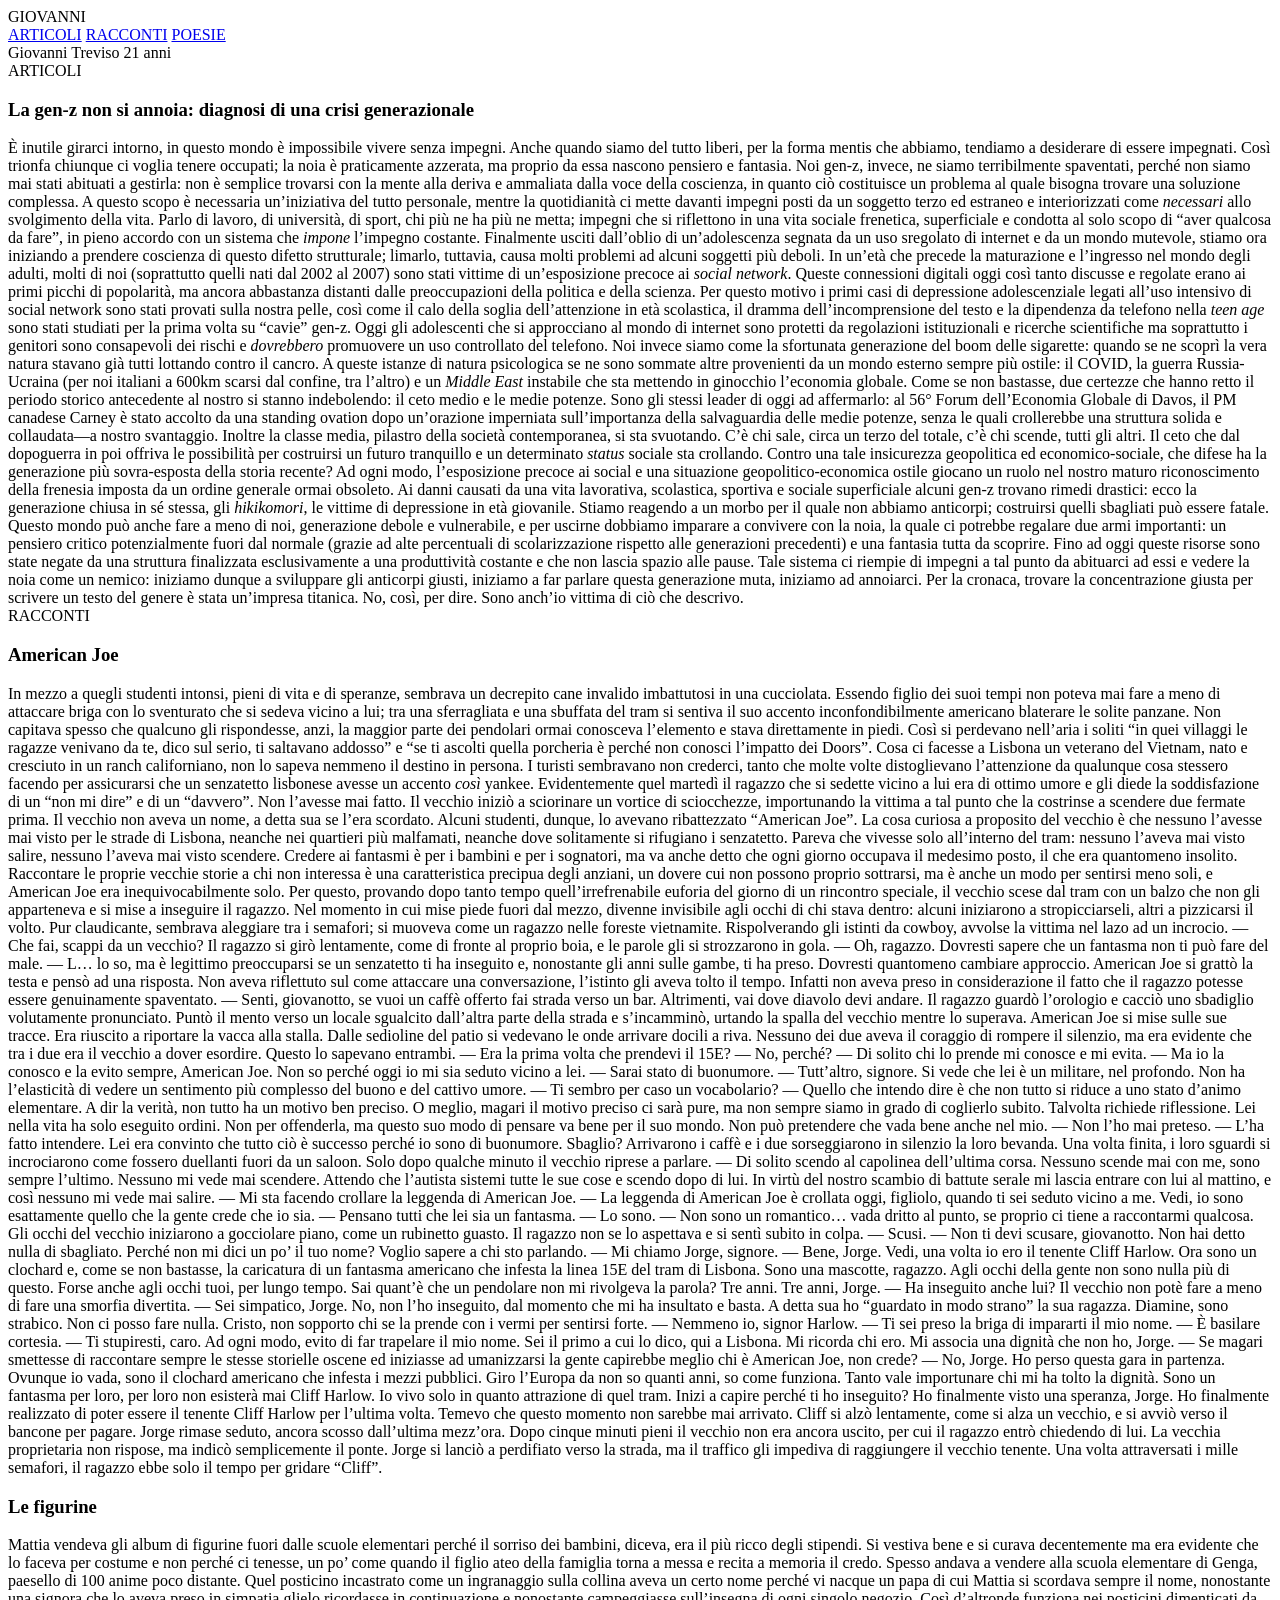
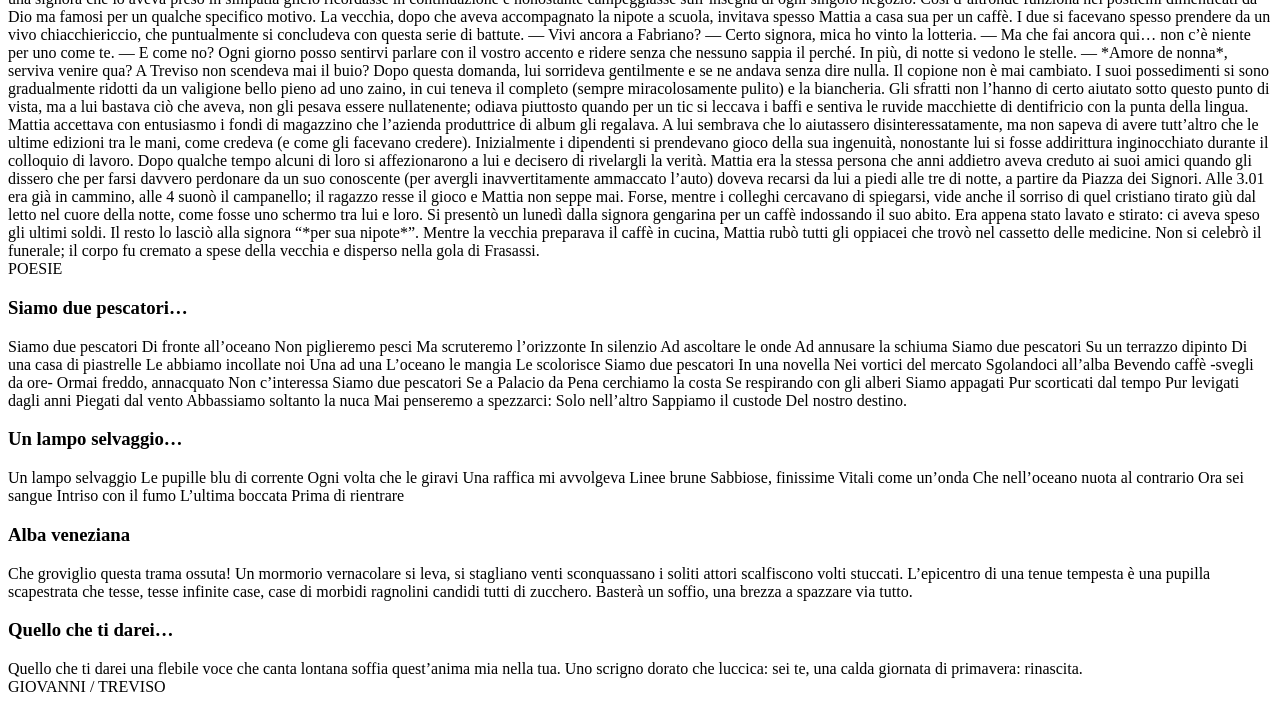
==== index.html @ 0882e895 "Create index.html" ====
<!DOCTYPE html>
<html lang="it">
<head>
    <meta charset="UTF-8">
    <meta name="viewport" content="width=device-width, initial-scale=1.0">
    <title>Giovanni — Scritti</title>
    <link rel="stylesheet" href="style.css">
</head>

<body>

<header>
    <div class="logo">GIOVANNI</div>

    <nav>
        <a href="#articoli">ARTICOLI</a>
        <a href="#racconti">RACCONTI</a>
        <a href="#poesie">POESIE</a>
    </nav>
</header>

<main>

    <section class="hero">
        <div class="bio">
            <span>Giovanni</span>
            <span>Treviso</span>
            <span>21 anni</span>
        </div>
    </section>


    <section id="articoli" class="section">

        <div class="section-label">ARTICOLI</div>

        <article>
            <h1>La gen-z non si annoia: diagnosi di una crisi generazionale</h1>

            <div class="text">

È inutile girarci intorno, in questo mondo è impossibile vivere senza impegni. Anche quando siamo del tutto liberi, per la forma mentis che abbiamo, tendiamo a desiderare di essere impegnati. Così trionfa chiunque ci voglia tenere occupati; la noia è praticamente azzerata, ma proprio da essa nascono pensiero e fantasia. Noi gen-z, invece, ne siamo terribilmente spaventati, perché non siamo mai stati abituati a gestirla: non è semplice trovarsi con la mente alla deriva e ammaliata dalla voce della coscienza, in quanto ciò costituisce un problema al quale bisogna trovare una soluzione complessa. A questo scopo è necessaria un’iniziativa del tutto personale, mentre la quotidianità ci mette davanti impegni posti da un soggetto terzo ed estraneo e interiorizzati come <em>necessari</em> allo svolgimento della vita. Parlo di lavoro, di università, di sport, chi più ne ha più ne metta; impegni che si riflettono in una vita sociale frenetica, superficiale e condotta al solo scopo di “aver qualcosa da fare”, in pieno accordo con un sistema che <em>impone</em> l’impegno costante. Finalmente usciti dall’oblio di un’adolescenza segnata da un uso sregolato di internet e da un mondo mutevole, stiamo ora iniziando a prendere coscienza di questo difetto strutturale; limarlo, tuttavia, causa molti problemi ad alcuni soggetti più deboli.

In un’età che precede la maturazione e l’ingresso nel mondo degli adulti, molti di noi (soprattutto quelli nati dal 2002 al 2007) sono stati vittime di un’esposizione precoce ai <em>social network</em>. Queste connessioni digitali oggi così tanto discusse e regolate erano ai primi picchi di popolarità, ma ancora abbastanza distanti dalle preoccupazioni della politica e della scienza. Per questo motivo i primi casi di depressione adolescenziale legati all’uso intensivo di social network sono stati provati sulla nostra pelle, così come il calo della soglia dell’attenzione in età scolastica, il dramma dell’incomprensione del testo e la dipendenza da telefono nella <em>teen age</em> sono stati studiati per la prima volta su “cavie” gen-z. Oggi gli adolescenti che si approcciano al mondo di internet sono protetti da regolazioni istituzionali e ricerche scientifiche ma soprattutto i genitori sono consapevoli dei rischi e <em>dovrebbero</em> promuovere un uso controllato del telefono. Noi invece siamo come la sfortunata generazione del boom delle sigarette: quando se ne scoprì la vera natura stavano già tutti lottando contro il cancro.

A queste istanze di natura psicologica se ne sono sommate altre provenienti da un mondo esterno sempre più ostile: il COVID, la guerra Russia-Ucraina (per noi italiani a 600km scarsi dal confine, tra l’altro) e un <em>Middle East</em> instabile che sta mettendo in ginocchio l’economia globale. Come se non bastasse, due certezze che hanno retto il periodo storico antecedente al nostro si stanno indebolendo: il ceto medio e le medie potenze. Sono gli stessi leader di oggi ad affermarlo: al 56° Forum dell’Economia Globale di Davos, il PM canadese Carney è stato accolto da una standing ovation dopo un’orazione imperniata sull’importanza della salvaguardia delle medie potenze, senza le quali crollerebbe una struttura solida e collaudata—a nostro svantaggio. Inoltre la classe media, pilastro della società contemporanea, si sta svuotando. C’è chi sale, circa un terzo del totale, c’è chi scende, tutti gli altri. Il ceto che dal dopoguerra in poi offriva le possibilità per costruirsi un futuro tranquillo e un determinato <em>status</em> sociale sta crollando. Contro una tale insicurezza geopolitica ed economico-sociale, che difese ha la generazione più sovra-esposta della storia recente?

Ad ogni modo, l’esposizione precoce ai social e una situazione geopolitico-economica ostile giocano un ruolo nel nostro maturo riconoscimento della frenesia imposta da un ordine generale ormai obsoleto. Ai danni causati da una vita lavorativa, scolastica, sportiva e sociale superficiale alcuni gen-z trovano rimedi drastici: ecco la generazione chiusa in sé stessa, gli <em>hikikomori</em>, le vittime di depressione in età giovanile. Stiamo reagendo a un morbo per il quale non abbiamo anticorpi; costruirsi quelli sbagliati può essere fatale.

Questo mondo può anche fare a meno di noi, generazione debole e vulnerabile, e per uscirne dobbiamo imparare a convivere con la noia, la quale ci potrebbe regalare due armi importanti: un pensiero critico potenzialmente fuori dal normale (grazie ad alte percentuali di scolarizzazione rispetto alle generazioni precedenti) e una fantasia tutta da scoprire. Fino ad oggi queste risorse sono state negate da una struttura finalizzata esclusivamente a una produttività costante e che non lascia spazio alle pause. Tale sistema ci riempie di impegni a tal punto da abituarci ad essi e vedere la noia come un nemico: iniziamo dunque a sviluppare gli anticorpi giusti, iniziamo a far parlare questa generazione muta, iniziamo ad annoiarci.

Per la cronaca, trovare la concentrazione giusta per scrivere un testo del genere è stata un’impresa titanica. No, così, per dire. Sono anch’io vittima di ciò che descrivo.

            </div>
        </article>

    </section>


    <section id="racconti" class="section">

        <div class="section-label">RACCONTI</div>

        <article>
            <h1>American Joe</h1>

            <div class="text">

In mezzo a quegli studenti intonsi, pieni di vita e di speranze, sembrava un decrepito cane invalido imbattutosi in una cucciolata. Essendo figlio dei suoi tempi non poteva mai fare a meno di attaccare briga con lo sventurato che si sedeva vicino a lui; tra una sferragliata e una sbuffata del tram si sentiva il suo accento inconfondibilmente americano blaterare le solite panzane. Non capitava spesso che qualcuno gli rispondesse, anzi, la maggior parte dei pendolari ormai conosceva l’elemento e stava direttamente in piedi. Così si perdevano nell’aria i soliti “in quei villaggi le ragazze venivano da te, dico sul serio, ti saltavano addosso” e “se ti ascolti quella porcheria è perché non conosci l’impatto dei Doors”. Cosa ci facesse a Lisbona un veterano del Vietnam, nato e cresciuto in un ranch californiano, non lo sapeva nemmeno il destino in persona. I turisti sembravano non crederci, tanto che molte volte distoglievano l’attenzione da qualunque cosa stessero facendo per assicurarsi che un senzatetto lisbonese avesse un accento <em>così</em> yankee. Evidentemente quel martedì il ragazzo che si sedette vicino a lui era di ottimo umore e gli diede la soddisfazione di un “non mi dire” e di un “davvero”. Non l’avesse mai fatto. Il vecchio iniziò a sciorinare un vortice di sciocchezze, importunando la vittima a tal punto che la costrinse a scendere due fermate prima.

Il vecchio non aveva un nome, a detta sua se l’era scordato. Alcuni studenti, dunque, lo avevano ribattezzato “American Joe”. La cosa curiosa a proposito del vecchio è che nessuno l’avesse mai visto per le strade di Lisbona, neanche nei quartieri più malfamati, neanche dove solitamente si rifugiano i senzatetto. Pareva che vivesse solo all’interno del tram: nessuno l’aveva mai visto salire, nessuno l’aveva mai visto scendere. Credere ai fantasmi è per i bambini e per i sognatori, ma va anche detto che ogni giorno occupava il medesimo posto, il che era quantomeno insolito.

Raccontare le proprie vecchie storie a chi non interessa è una caratteristica precipua degli anziani, un dovere cui non possono proprio sottrarsi, ma è anche un modo per sentirsi meno soli, e American Joe era inequivocabilmente solo. Per questo, provando dopo tanto tempo quell’irrefrenabile euforia del giorno di un rincontro speciale, il vecchio scese dal tram con un balzo che non gli apparteneva e si mise a inseguire il ragazzo. Nel momento in cui mise piede fuori dal mezzo, divenne invisibile agli occhi di chi stava dentro: alcuni iniziarono a stropicciarseli, altri a pizzicarsi il volto.

Pur claudicante, sembrava aleggiare tra i semafori; si muoveva come un ragazzo nelle foreste vietnamite. Rispolverando gli istinti da cowboy, avvolse la vittima nel lazo ad un incrocio.

— Che fai, scappi da un vecchio?

Il ragazzo si girò lentamente, come di fronte al proprio boia, e le parole gli si strozzarono in gola.

— Oh, ragazzo. Dovresti sapere che un fantasma non ti può fare del male.

— L… lo so, ma è legittimo preoccuparsi se un senzatetto ti ha inseguito e, nonostante gli anni sulle gambe, ti ha preso. Dovresti quantomeno cambiare approccio.

American Joe si grattò la testa e pensò ad una risposta. Non aveva riflettuto sul come attaccare una conversazione, l’istinto gli aveva tolto il tempo. Infatti non aveva preso in considerazione il fatto che il ragazzo potesse essere genuinamente spaventato.

— Senti, giovanotto, se vuoi un caffè offerto fai strada verso un bar. Altrimenti, vai dove diavolo devi andare.

Il ragazzo guardò l’orologio e cacciò uno sbadiglio volutamente pronunciato. Puntò il mento verso un locale sgualcito dall’altra parte della strada e s’incamminò, urtando la spalla del vecchio mentre lo superava. American Joe si mise sulle sue tracce. Era riuscito a riportare la vacca alla stalla.

Dalle sedioline del patio si vedevano le onde arrivare docili a riva. Nessuno dei due aveva il coraggio di rompere il silenzio, ma era evidente che tra i due era il vecchio a dover esordire. Questo lo sapevano entrambi.

— Era la prima volta che prendevi il 15E?

— No, perché?

— Di solito chi lo prende mi conosce e mi evita.

— Ma io la conosco e la evito sempre, American Joe. Non so perché oggi io mi sia seduto vicino a lei.

— Sarai stato di buonumore.

— Tutt’altro, signore. Si vede che lei è un militare, nel profondo. Non ha l’elasticità di vedere un sentimento più complesso del buono e del cattivo umore.

— Ti sembro per caso un vocabolario?

— Quello che intendo dire è che non tutto si riduce a uno stato d’animo elementare. A dir la verità, non tutto ha un motivo ben preciso. O meglio, magari il motivo preciso ci sarà pure, ma non sempre siamo in grado di coglierlo subito. Talvolta richiede riflessione. Lei nella vita ha solo eseguito ordini. Non per offenderla, ma questo suo modo di pensare va bene per il suo mondo. Non può pretendere che vada bene anche nel mio.

— Non l’ho mai preteso.

— L’ha fatto intendere. Lei era convinto che tutto ciò è successo perché io sono di buonumore. Sbaglio?

Arrivarono i caffè e i due sorseggiarono in silenzio la loro bevanda. Una volta finita, i loro sguardi si incrociarono come fossero duellanti fuori da un saloon. Solo dopo qualche minuto il vecchio riprese a parlare.

— Di solito scendo al capolinea dell’ultima corsa. Nessuno scende mai con me, sono sempre l’ultimo. Nessuno mi vede mai scendere. Attendo che l’autista sistemi tutte le sue cose e scendo dopo di lui. In virtù del nostro scambio di battute serale mi lascia entrare con lui al mattino, e così nessuno mi vede mai salire.

— Mi sta facendo crollare la leggenda di American Joe.

— La leggenda di American Joe è crollata oggi, figliolo, quando ti sei seduto vicino a me. Vedi, io sono esattamente quello che la gente crede che io sia.

— Pensano tutti che lei sia un fantasma.

— Lo sono.

— Non sono un romantico… vada dritto al punto, se proprio ci tiene a raccontarmi qualcosa.

Gli occhi del vecchio iniziarono a gocciolare piano, come un rubinetto guasto. Il ragazzo non se lo aspettava e si sentì subito in colpa.

— Scusi.

— Non ti devi scusare, giovanotto. Non hai detto nulla di sbagliato. Perché non mi dici un po’ il tuo nome? Voglio sapere a chi sto parlando.

— Mi chiamo Jorge, signore.

— Bene, Jorge. Vedi, una volta io ero il tenente Cliff Harlow. Ora sono un clochard e, come se non bastasse, la caricatura di un fantasma americano che infesta la linea 15E del tram di Lisbona. Sono una mascotte, ragazzo. Agli occhi della gente non sono nulla più di questo. Forse anche agli occhi tuoi, per lungo tempo. Sai quant’è che un pendolare non mi rivolgeva la parola? Tre anni. Tre anni, Jorge.

— Ha inseguito anche lui?

Il vecchio non potè fare a meno di fare una smorfia divertita.

— Sei simpatico, Jorge. No, non l’ho inseguito, dal momento che mi ha insultato e basta. A detta sua ho “guardato in modo strano” la sua ragazza. Diamine, sono strabico. Non ci posso fare nulla. Cristo, non sopporto chi se la prende con i vermi per sentirsi forte.

— Nemmeno io, signor Harlow.

— Ti sei preso la briga di impararti il mio nome.

— È basilare cortesia.

— Ti stupiresti, caro. Ad ogni modo, evito di far trapelare il mio nome. Sei il primo a cui lo dico, qui a Lisbona. Mi ricorda chi ero. Mi associa una dignità che non ho, Jorge.

— Se magari smettesse di raccontare sempre le stesse storielle oscene ed iniziasse ad umanizzarsi la gente capirebbe meglio chi è American Joe, non crede?

— No, Jorge. Ho perso questa gara in partenza. Ovunque io vada, sono il clochard americano che infesta i mezzi pubblici. Giro l’Europa da non so quanti anni, so come funziona. Tanto vale importunare chi mi ha tolto la dignità. Sono un fantasma per loro, per loro non esisterà mai Cliff Harlow. Io vivo solo in quanto attrazione di quel tram. Inizi a capire perché ti ho inseguito? Ho finalmente visto una speranza, Jorge. Ho finalmente realizzato di poter essere il tenente Cliff Harlow per l’ultima volta. Temevo che questo momento non sarebbe mai arrivato.

Cliff si alzò lentamente, come si alza un vecchio, e si avviò verso il bancone per pagare. Jorge rimase seduto, ancora scosso dall’ultima mezz’ora. Dopo cinque minuti pieni il vecchio non era ancora uscito, per cui il ragazzo entrò chiedendo di lui. La vecchia proprietaria non rispose, ma indicò semplicemente il ponte. Jorge si lanciò a perdifiato verso la strada, ma il traffico gli impediva di raggiungere il vecchio tenente. Una volta attraversati i mille semafori, il ragazzo ebbe solo il tempo per gridare “Cliff”.

            </div>
        </article>


        <article>
            <h1>Le figurine</h1>

            <div class="text">

Mattia vendeva gli album di figurine fuori dalle scuole elementari perché il sorriso dei bambini, diceva, era il più ricco degli stipendi. Si vestiva bene e si curava decentemente ma era evidente che lo faceva per costume e non perché ci tenesse, un po’ come quando il figlio ateo della famiglia torna a messa e recita a memoria il credo.

Spesso andava a vendere alla scuola elementare di Genga, paesello di 100 anime poco distante. Quel posticino incastrato come un ingranaggio sulla collina aveva un certo nome perché vi nacque un papa di cui Mattia si scordava sempre il nome, nonostante una signora che lo aveva preso in simpatia glielo ricordasse in continuazione e nonostante campeggiasse sull’insegna di ogni singolo negozio. Così d’altronde funziona nei posticini dimenticati da Dio ma famosi per un qualche specifico motivo.

La vecchia, dopo che aveva accompagnato la nipote a scuola, invitava spesso Mattia a casa sua per un caffè. I due si facevano spesso prendere da un vivo chiacchiericcio, che puntualmente si concludeva con questa serie di battute.

— Vivi ancora a Fabriano?

— Certo signora, mica ho vinto la lotteria.

— Ma che fai ancora qui… non c’è niente per uno come te.

— E come no? Ogni giorno posso sentirvi parlare con il vostro accento e ridere senza che nessuno sappia il perché. In più, di notte si vedono le stelle.

— *Amore de nonna*, serviva venire qua? A Treviso non scendeva mai il buio?

Dopo questa domanda, lui sorrideva gentilmente e se ne andava senza dire nulla. Il copione non è mai cambiato.

I suoi possedimenti si sono gradualmente ridotti da un valigione bello pieno ad uno zaino, in cui teneva il completo (sempre miracolosamente pulito) e la biancheria. Gli sfratti non l’hanno di certo aiutato sotto questo punto di vista, ma a lui bastava ciò che aveva, non gli pesava essere nullatenente; odiava piuttosto quando per un tic si leccava i baffi e sentiva le ruvide macchiette di dentifricio con la punta della lingua.

Mattia accettava con entusiasmo i fondi di magazzino che l’azienda produttrice di album gli regalava. A lui sembrava che lo aiutassero disinteressatamente, ma non sapeva di avere tutt’altro che le ultime edizioni tra le mani, come credeva (e come gli facevano credere). Inizialmente i dipendenti si prendevano gioco della sua ingenuità, nonostante lui si fosse addirittura inginocchiato durante il colloquio di lavoro. Dopo qualche tempo alcuni di loro si affezionarono a lui e decisero di rivelargli la verità.

Mattia era la stessa persona che anni addietro aveva creduto ai suoi amici quando gli dissero che per farsi davvero perdonare da un suo conoscente (per avergli inavvertitamente ammaccato l’auto) doveva recarsi da lui a piedi alle tre di notte, a partire da Piazza dei Signori. Alle 3.01 era già in cammino, alle 4 suonò il campanello; il ragazzo resse il gioco e Mattia non seppe mai. Forse, mentre i colleghi cercavano di spiegarsi, vide anche il sorriso di quel cristiano tirato giù dal letto nel cuore della notte, come fosse uno schermo tra lui e loro.

Si presentò un lunedì dalla signora gengarina per un caffè indossando il suo abito. Era appena stato lavato e stirato: ci aveva speso gli ultimi soldi. Il resto lo lasciò alla signora “*per sua nipote*”. Mentre la vecchia preparava il caffè in cucina, Mattia rubò tutti gli oppiacei che trovò nel cassetto delle medicine.

Non si celebrò il funerale; il corpo fu cremato a spese della vecchia e disperso nella gola di Frasassi.

            </div>
        </article>

    </section>


    <section id="poesie" class="section poetry">

        <div class="section-label">POESIE</div>

        <article>
            <h1>Siamo due pescatori…</h1>

            <div class="poem">

Siamo due pescatori
Di fronte all’oceano
Non piglieremo pesci
Ma scruteremo l’orizzonte
In silenzio
Ad ascoltare le onde
Ad annusare la schiuma

Siamo due pescatori
Su un terrazzo dipinto
Di una casa di piastrelle
Le abbiamo incollate noi
Una ad una
L’oceano le mangia
Le scolorisce

Siamo due pescatori
In una novella
Nei vortici del mercato
Sgolandoci all’alba
Bevendo caffè -svegli da ore-
Ormai freddo, annacquato
Non c’interessa

Siamo due pescatori
Se a Palacio da Pena cerchiamo la costa
Se respirando con gli alberi
Siamo appagati
Pur scorticati dal tempo
Pur levigati dagli anni
Piegati dal vento

Abbassiamo soltanto la nuca
Mai penseremo a spezzarci:
Solo nell’altro
Sappiamo il custode
Del nostro destino.

            </div>
        </article>


        <article>
            <h1>Un lampo selvaggio…</h1>

            <div class="poem">

Un lampo selvaggio
Le pupille blu di corrente
Ogni volta che le giravi
Una raffica mi avvolgeva

Linee brune
Sabbiose, finissime
Vitali come un’onda
Che nell’oceano nuota al contrario

Ora sei sangue
Intriso con il fumo
L’ultima boccata
Prima di rientrare

            </div>
        </article>


        <article>
            <h1>Alba veneziana</h1>

            <div class="poem">

Che groviglio questa trama ossuta!
Un mormorio vernacolare si leva,
si stagliano venti
sconquassano i soliti attori
scalfiscono volti stuccati.

L’epicentro di una tenue tempesta
è una pupilla scapestrata
che tesse, tesse infinite case,
case di morbidi ragnolini
candidi tutti di zucchero.

Basterà un soffio,
una brezza a spazzare via tutto.

            </div>
        </article>


        <article>
            <h1>Quello che ti darei…</h1>

            <div class="poem">

Quello che ti darei
una flebile voce che canta lontana
soffia quest’anima mia nella tua.
Uno scrigno dorato che luccica:
sei te, una calda giornata di primavera:
rinascita.

            </div>
        </article>

    </section>

</main>

<footer>
    GIOVANNI / TREVISO
</footer>

</body>
</html>
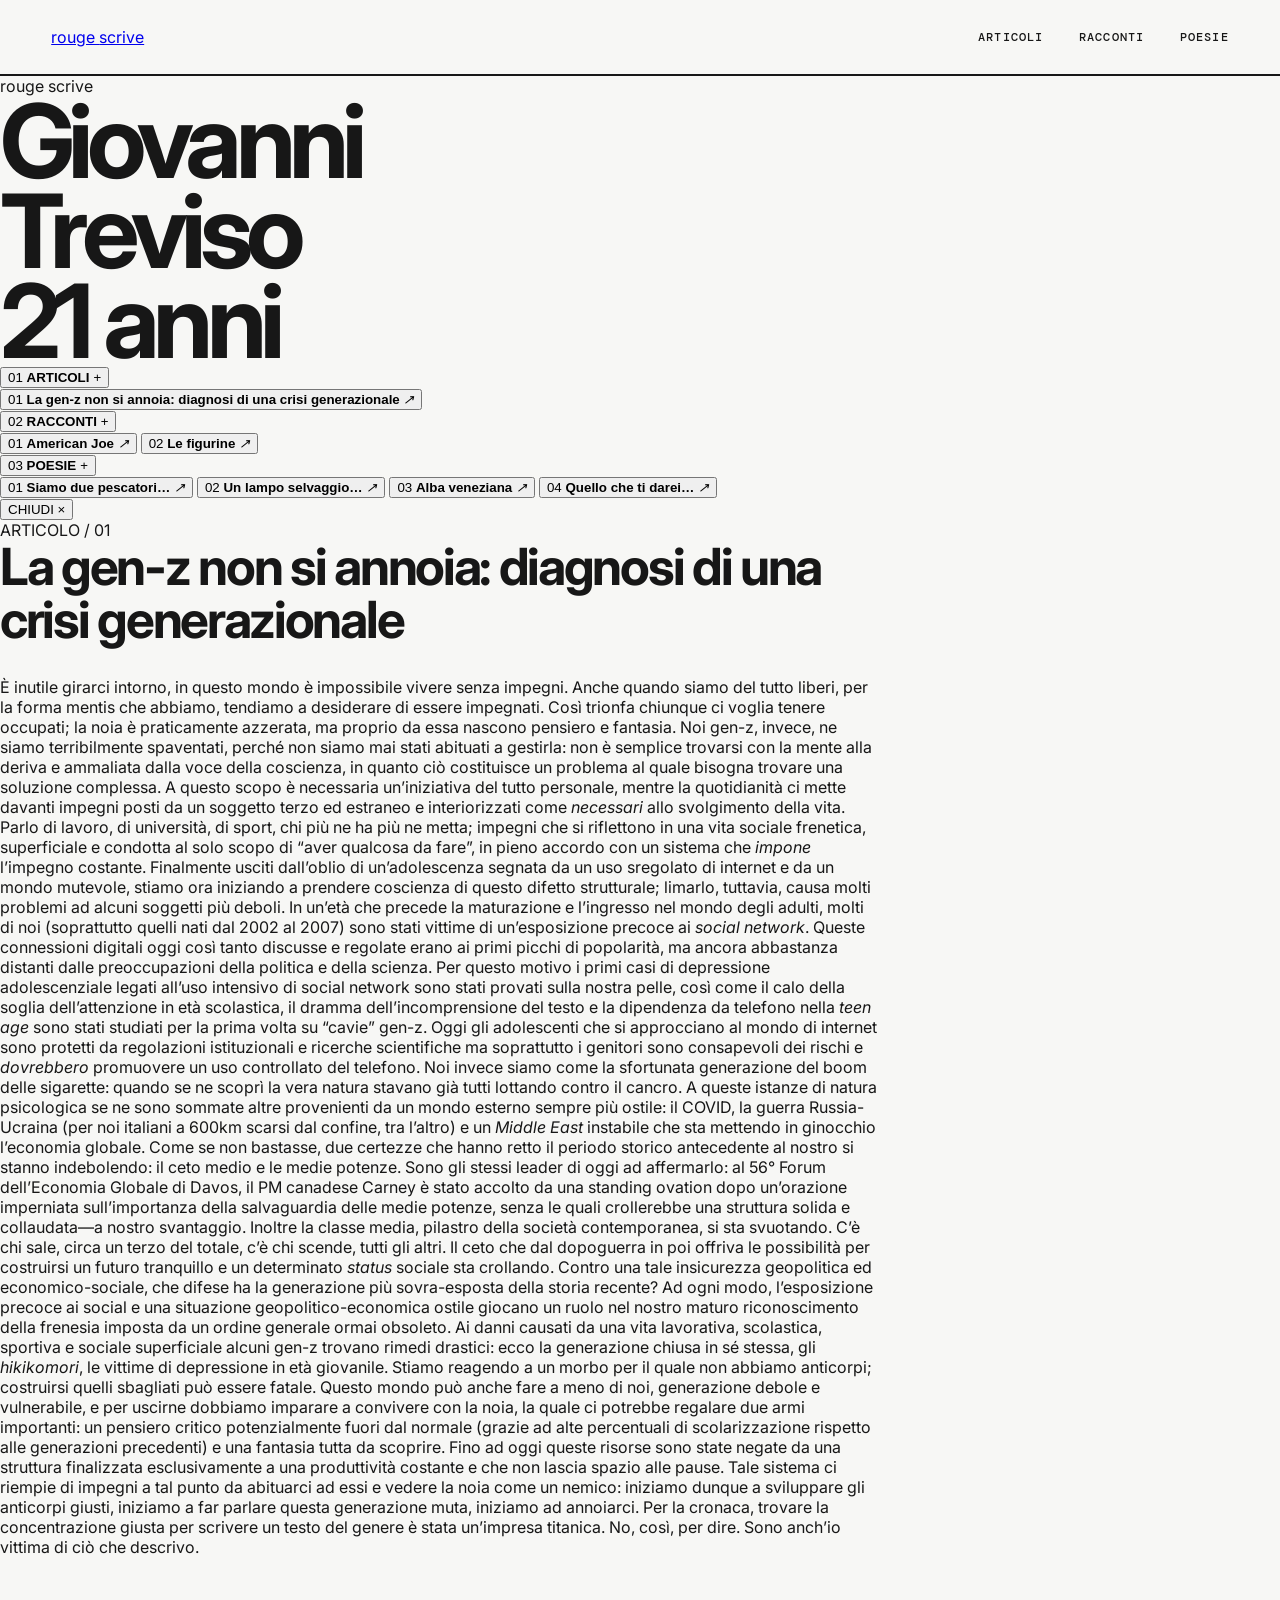
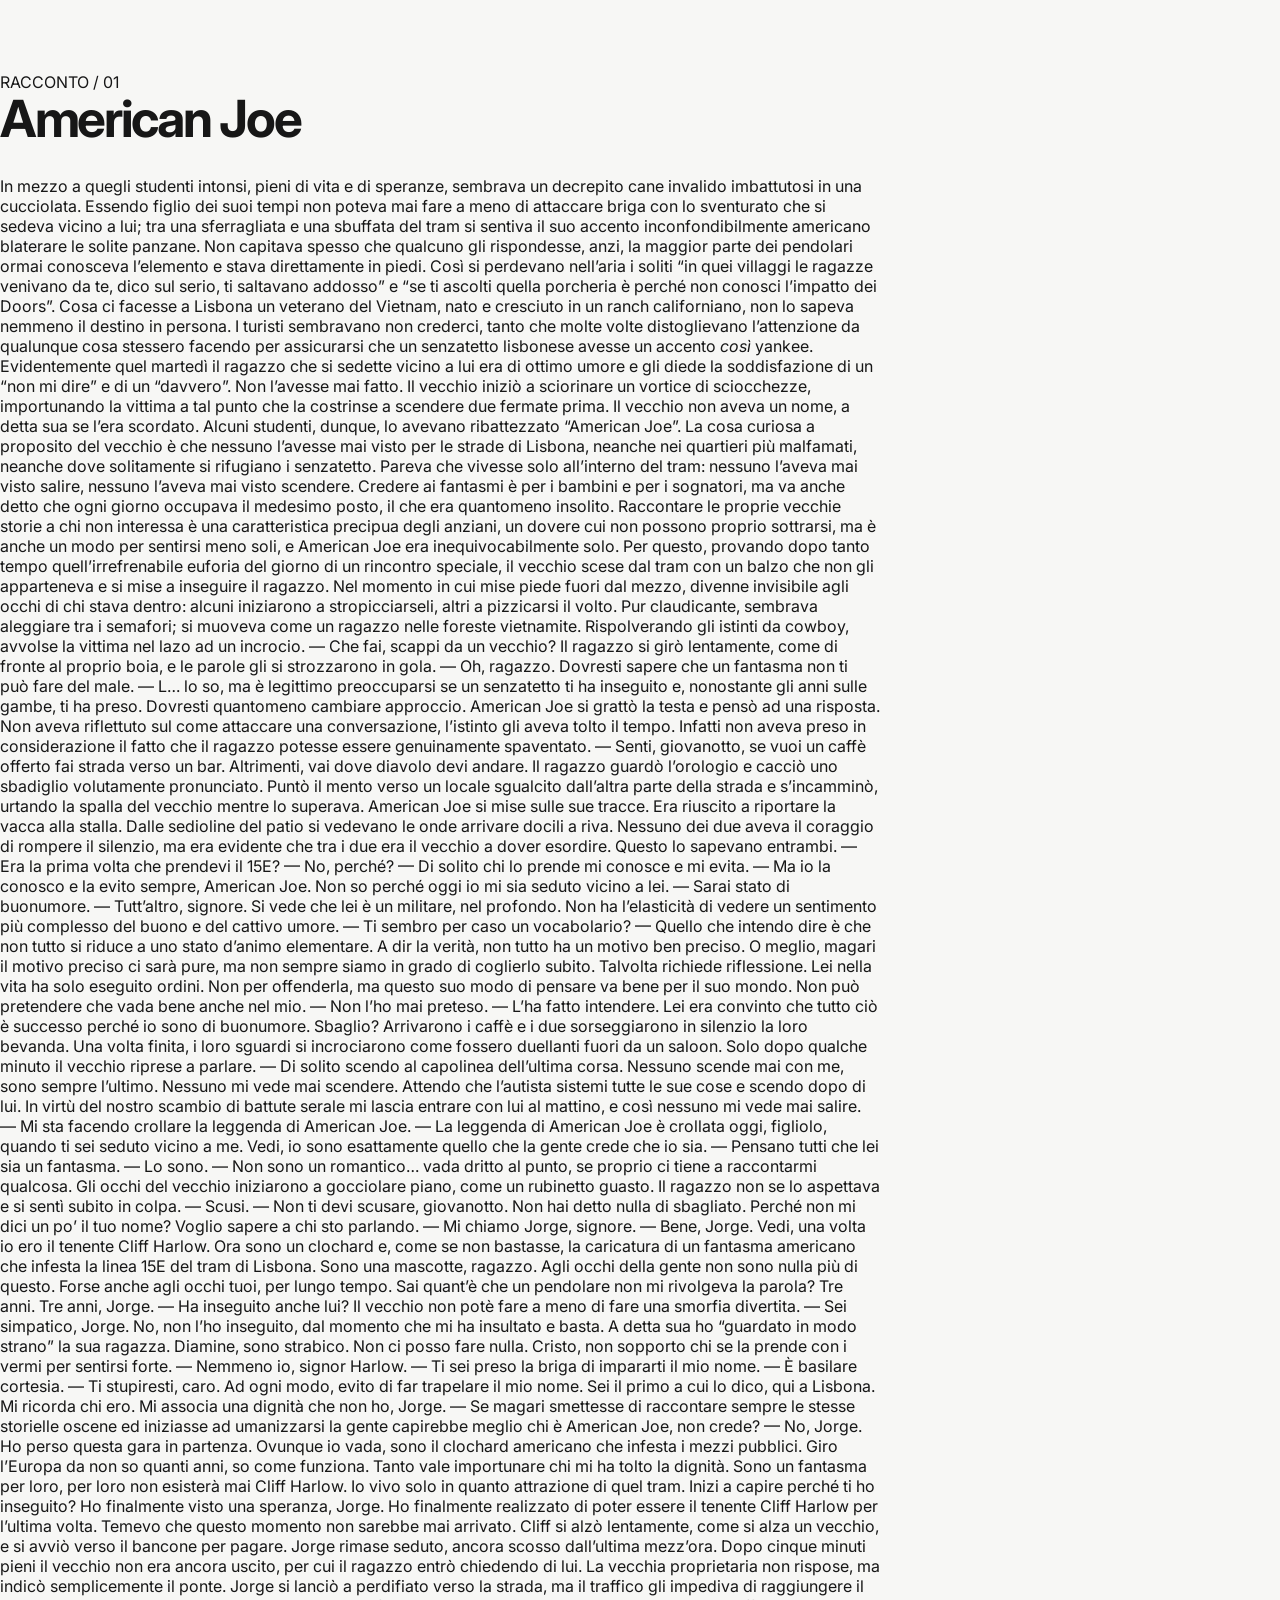
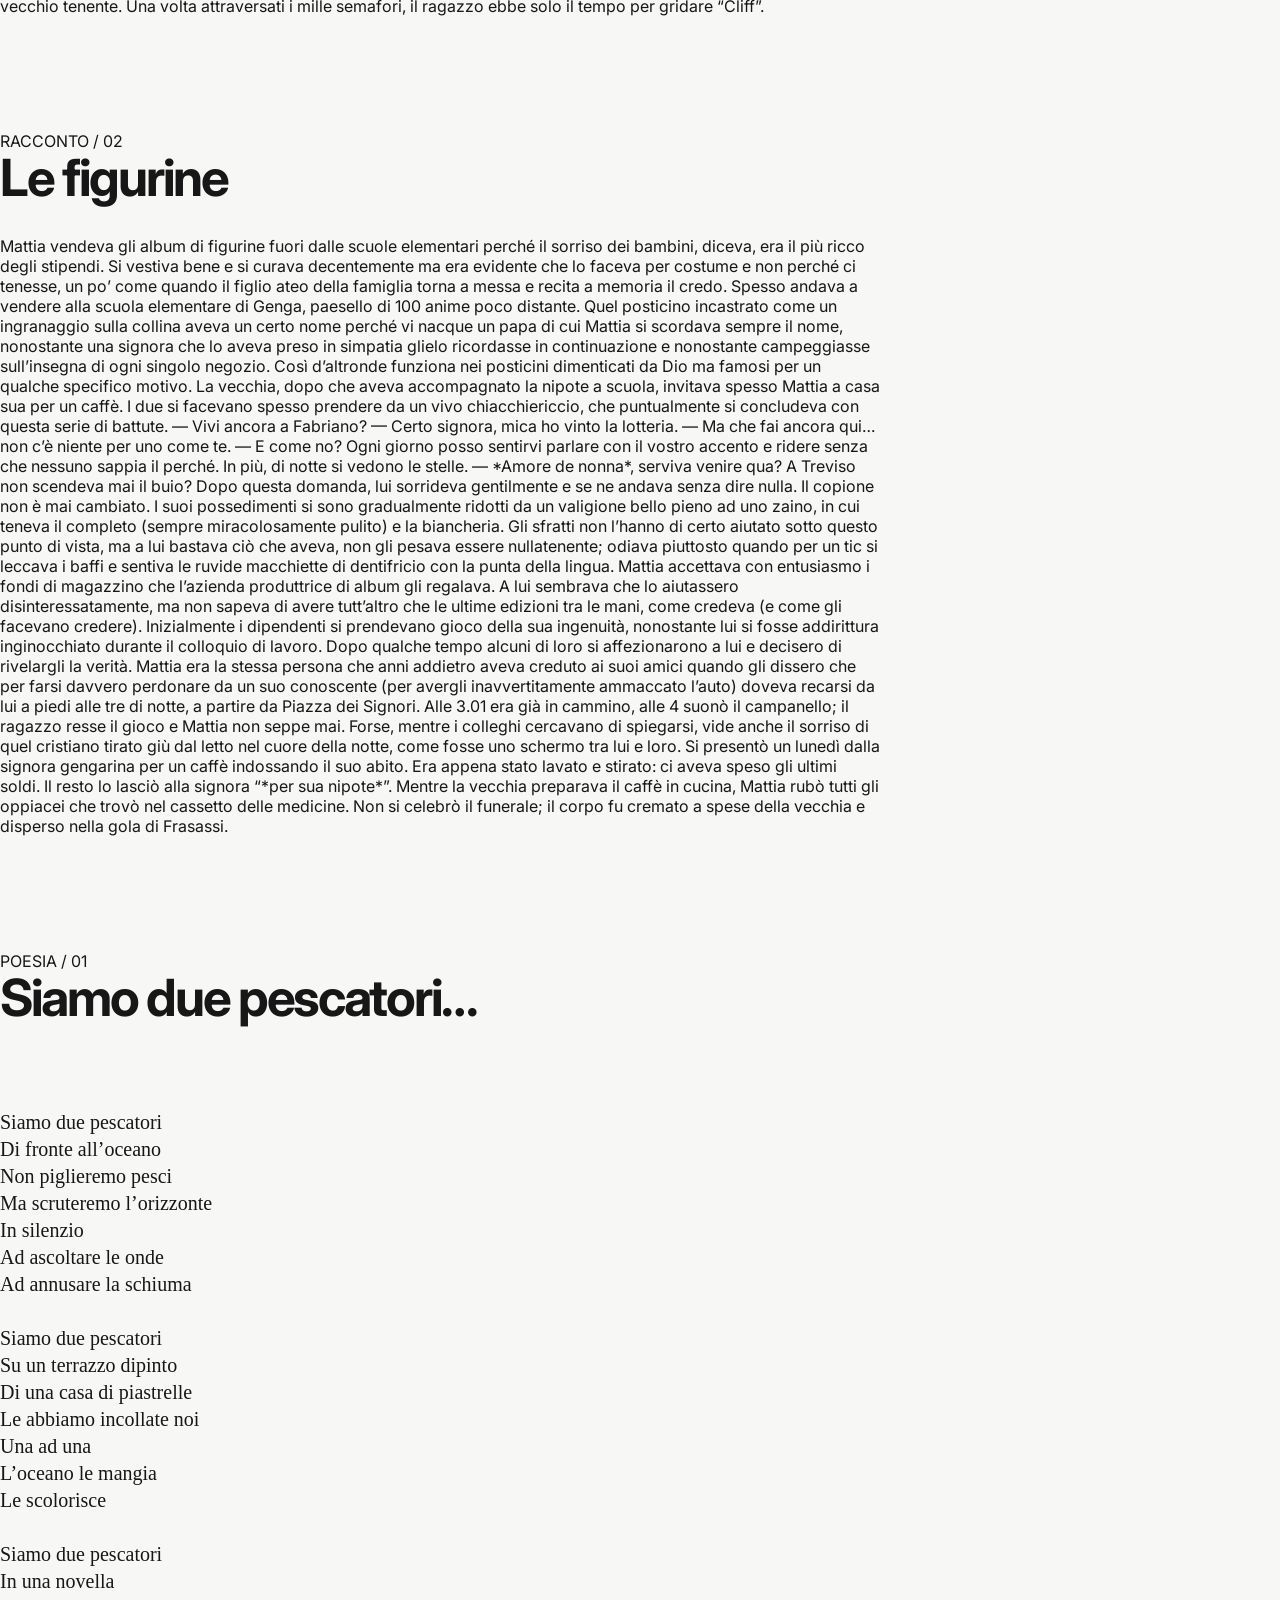
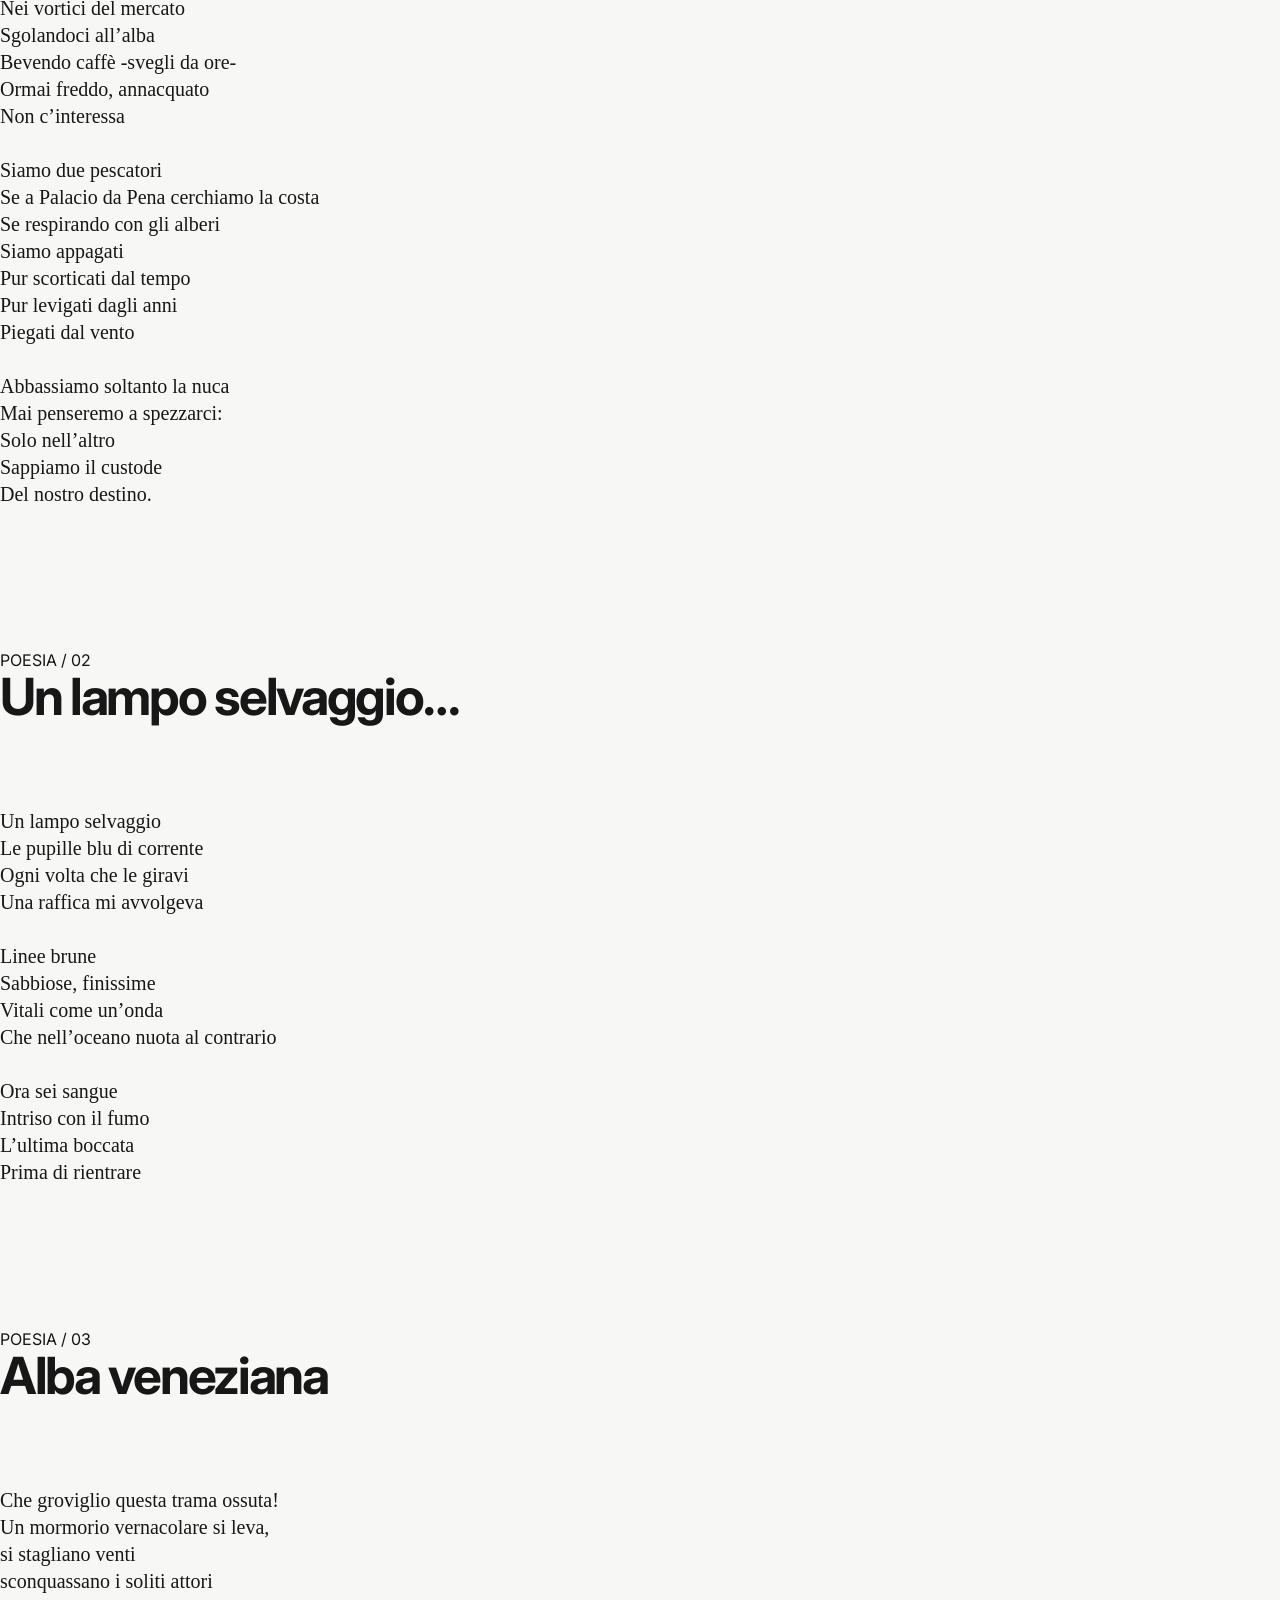
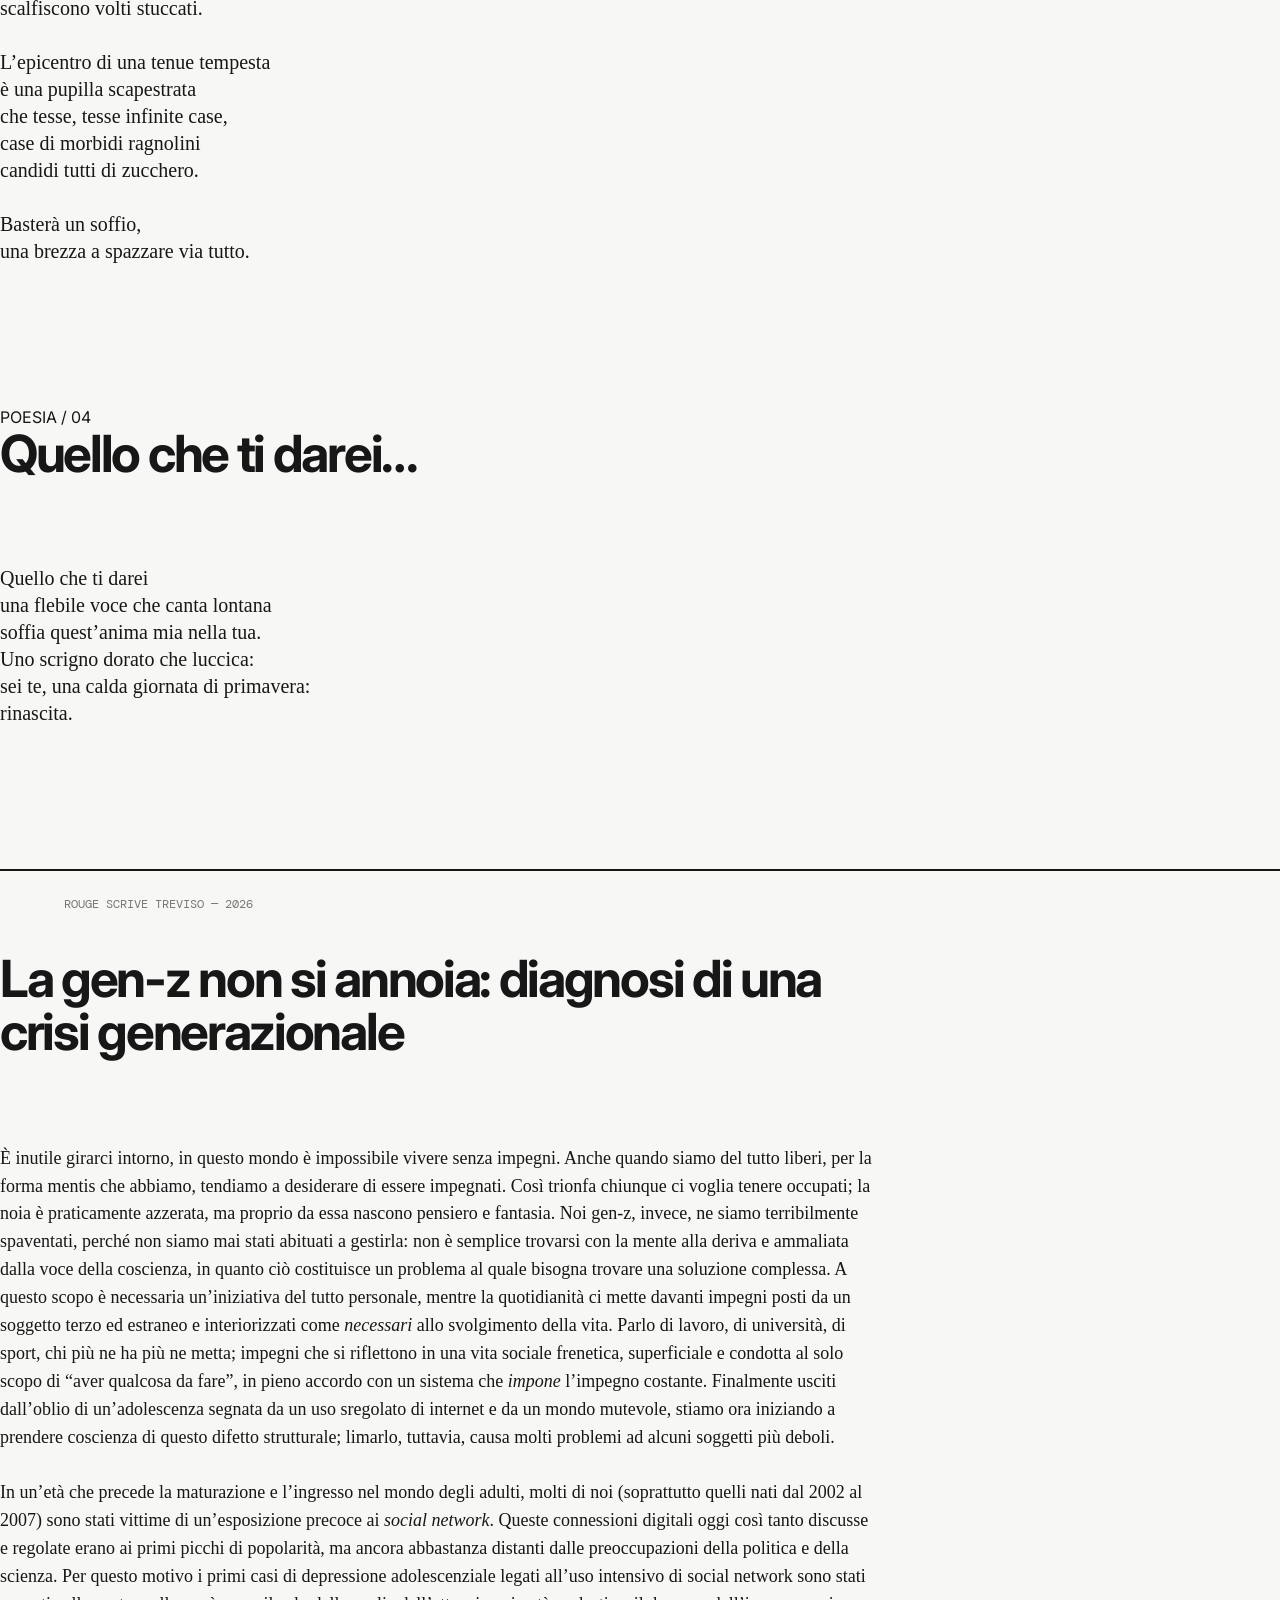
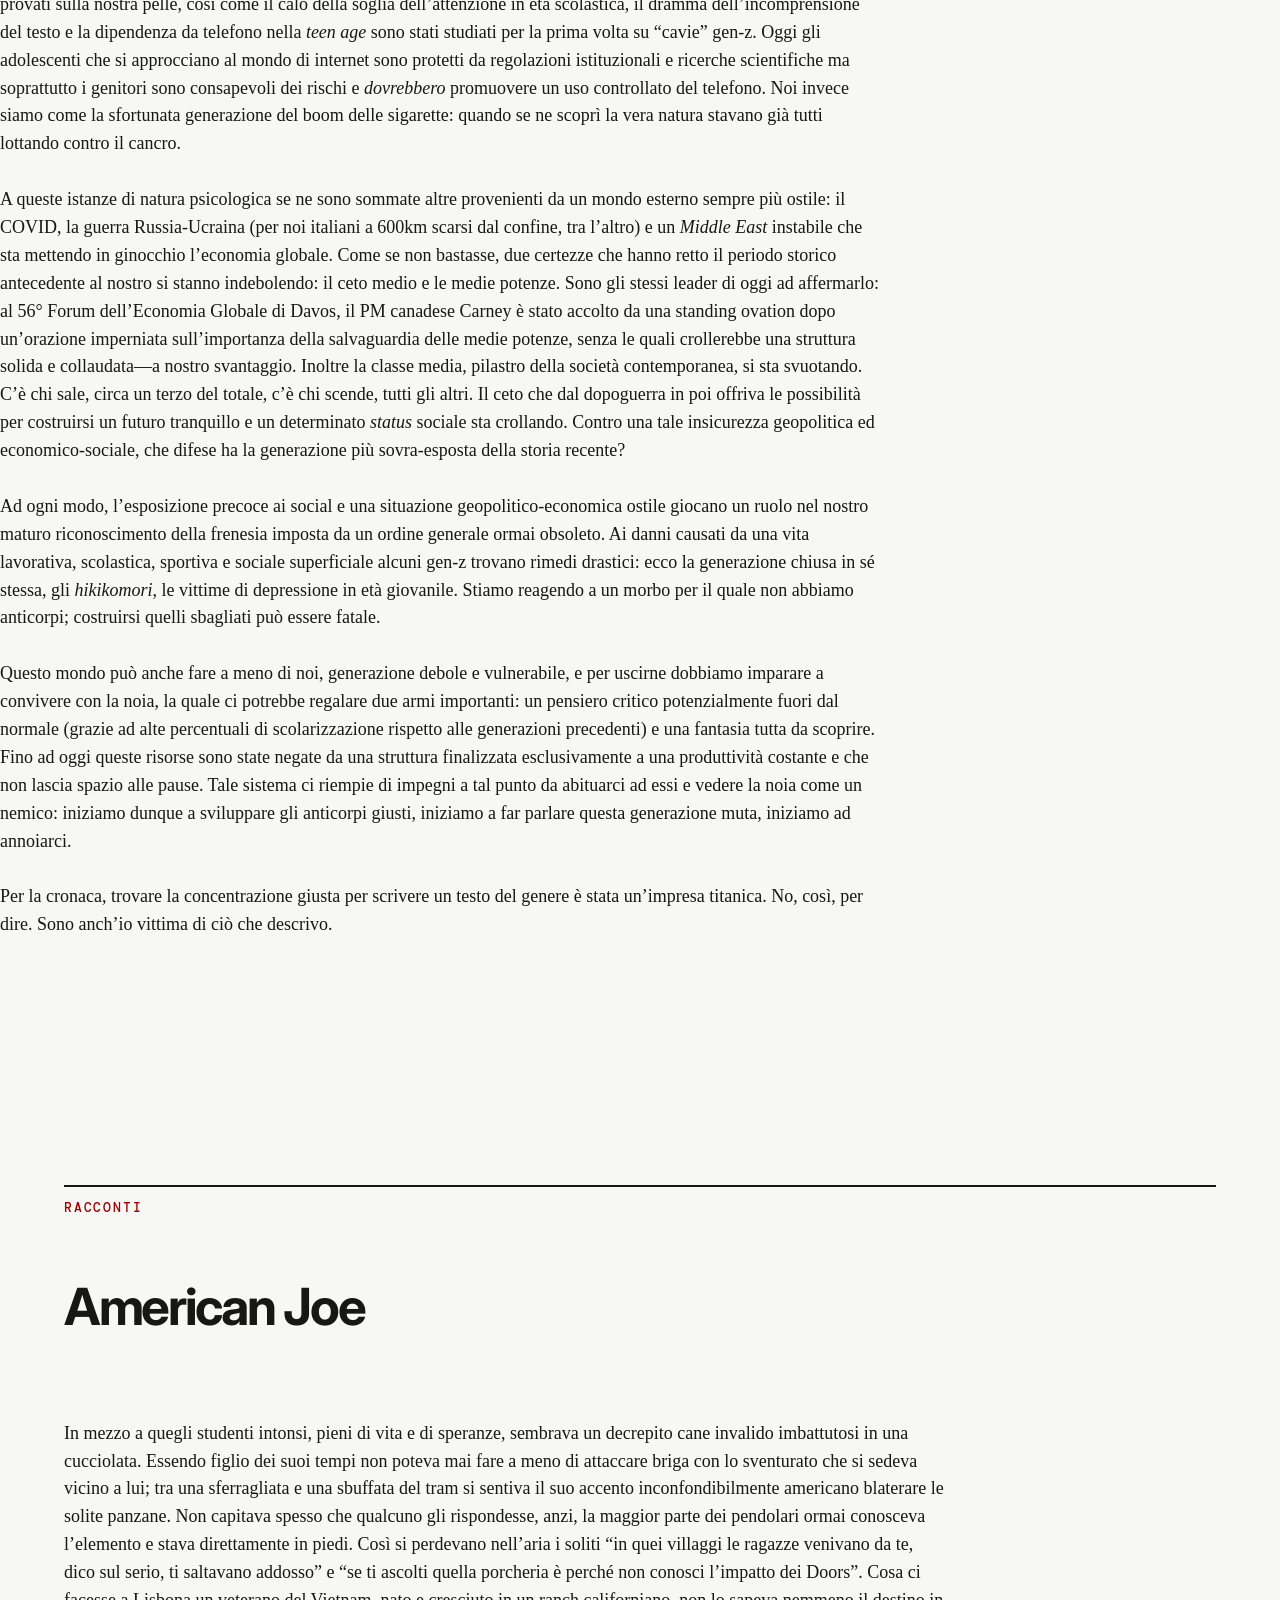
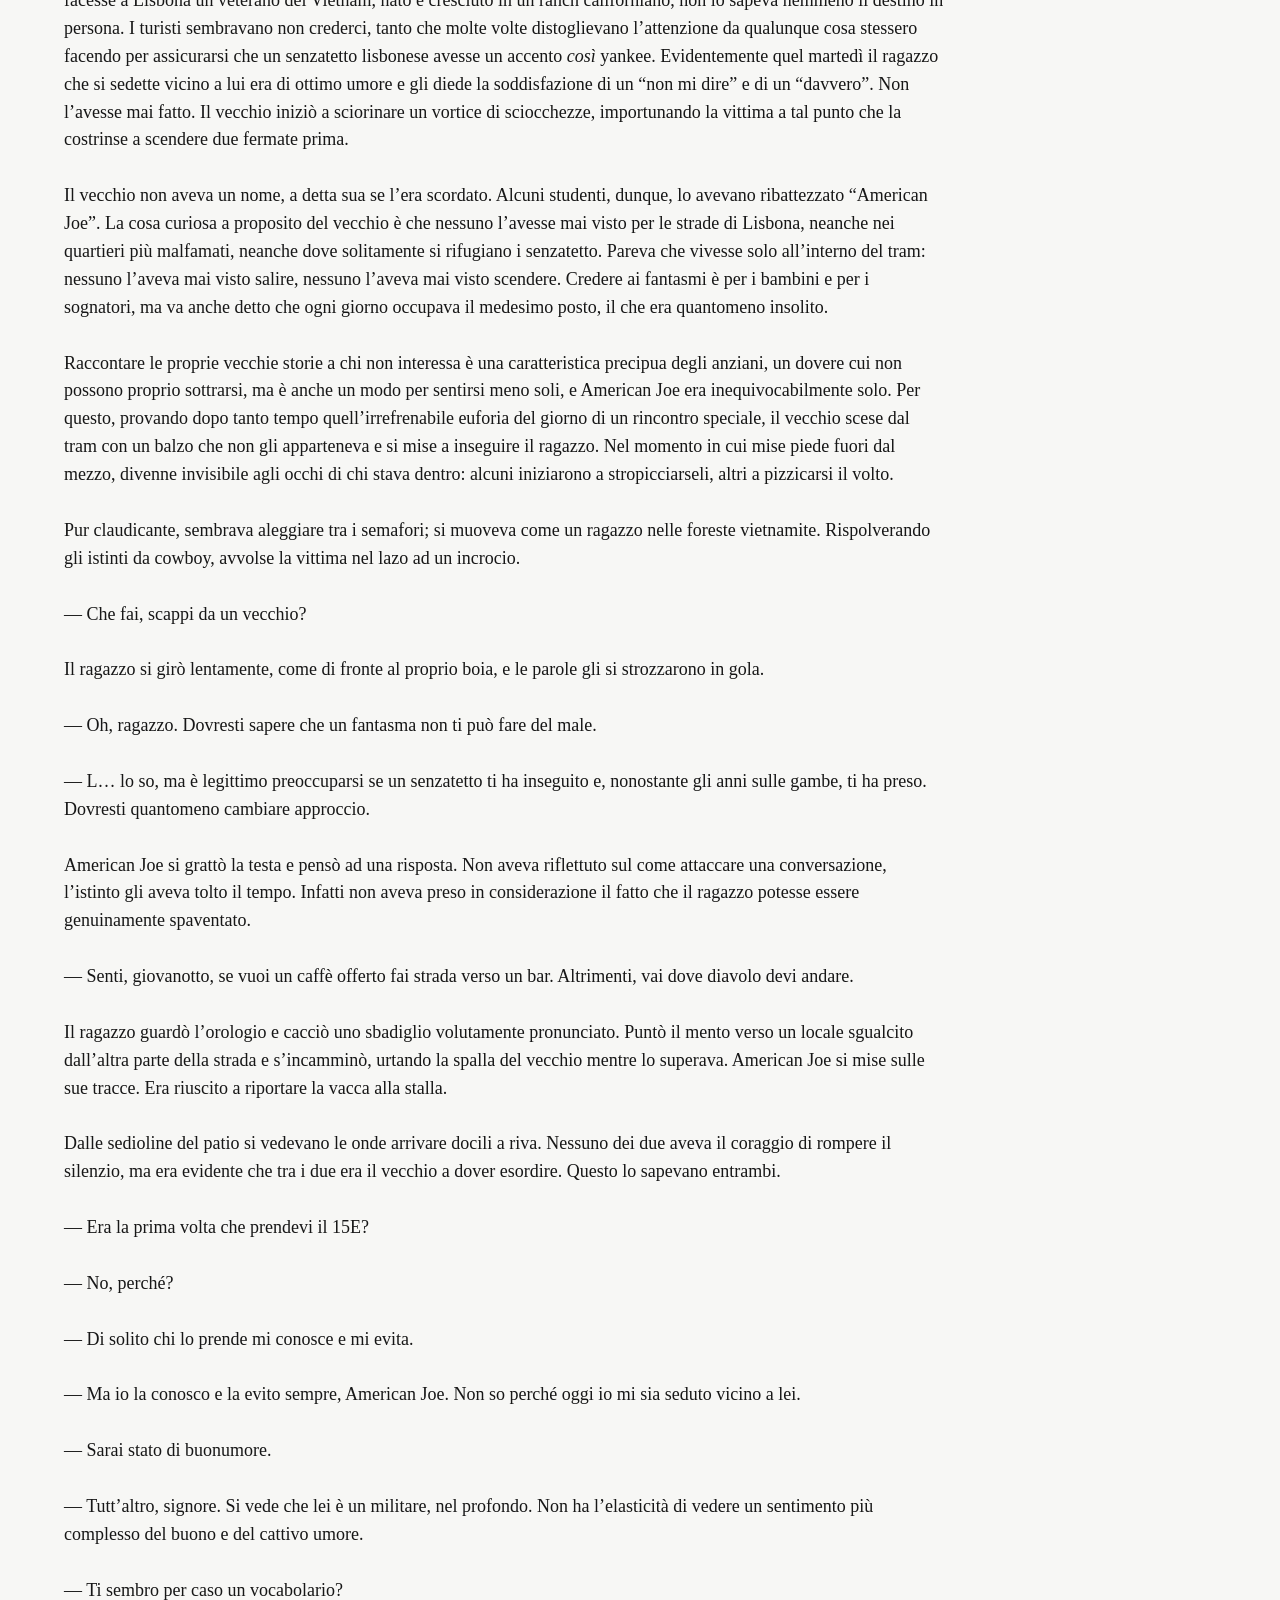
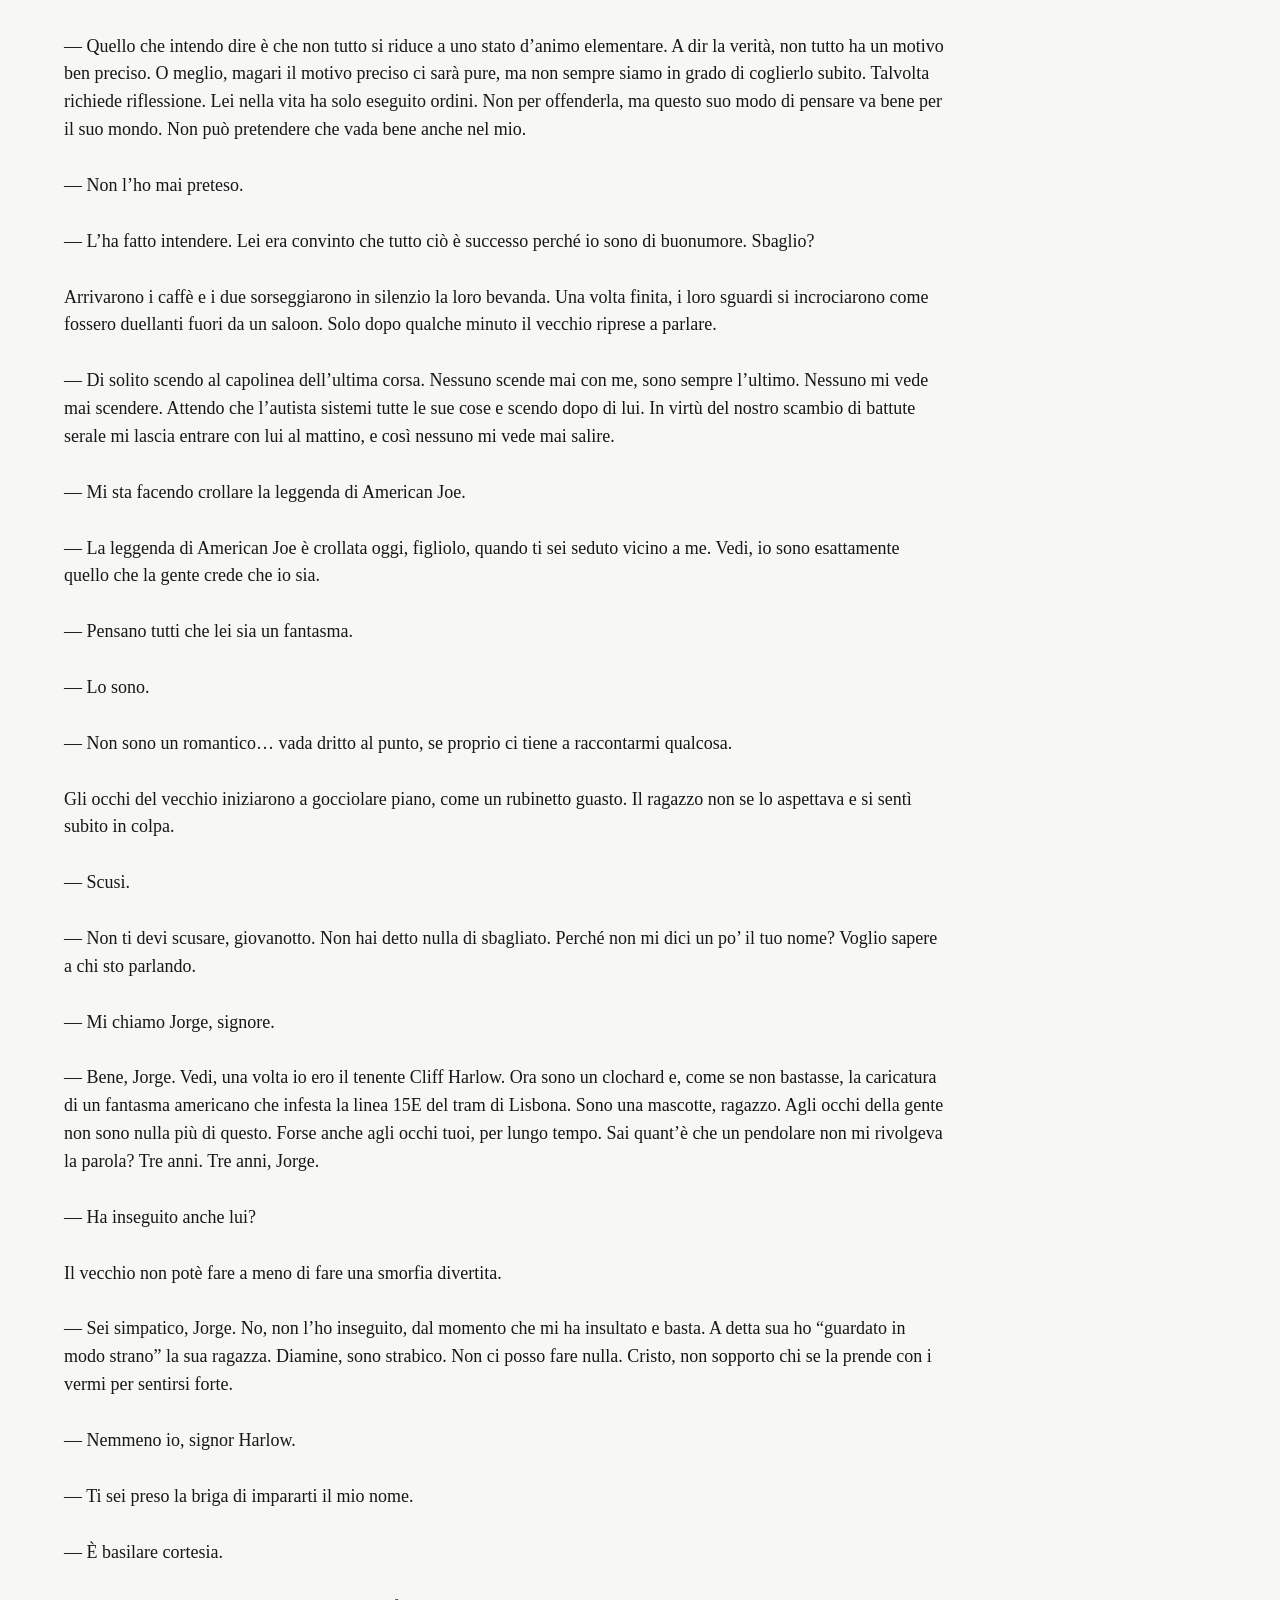
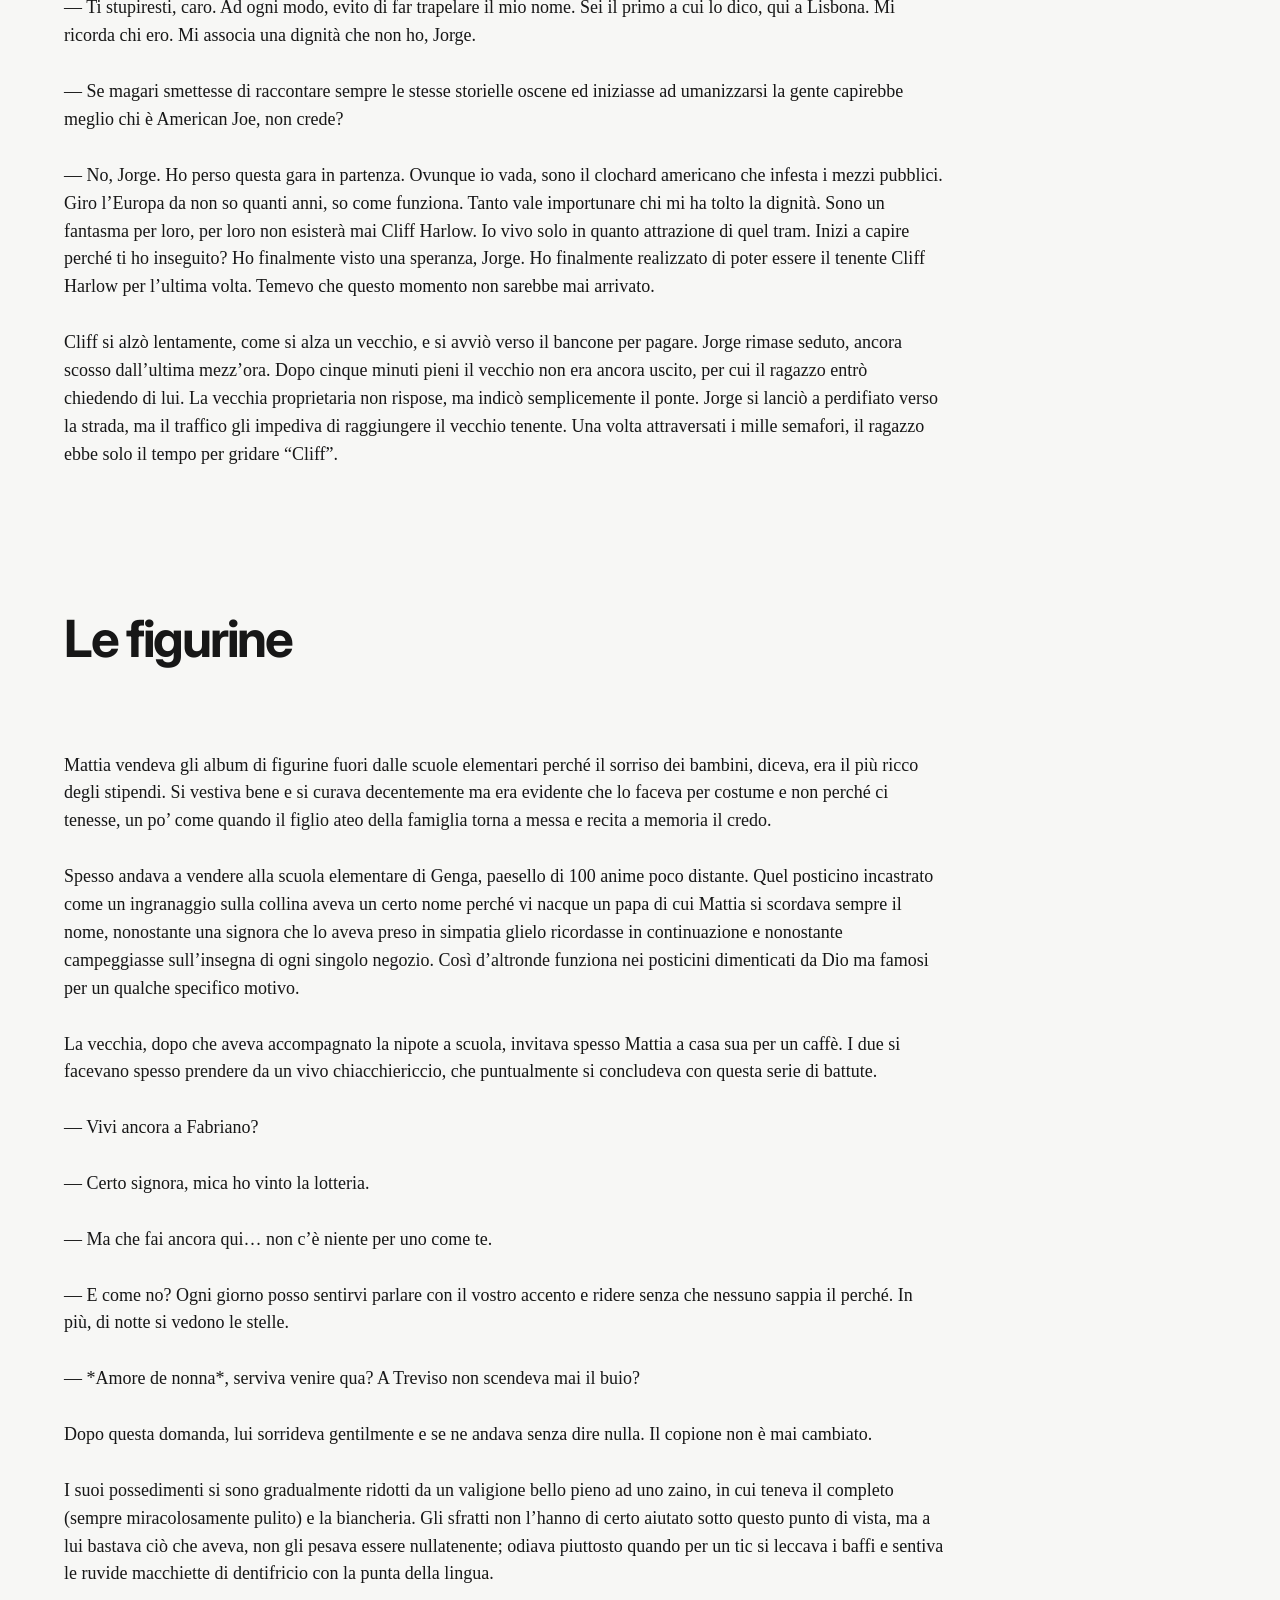
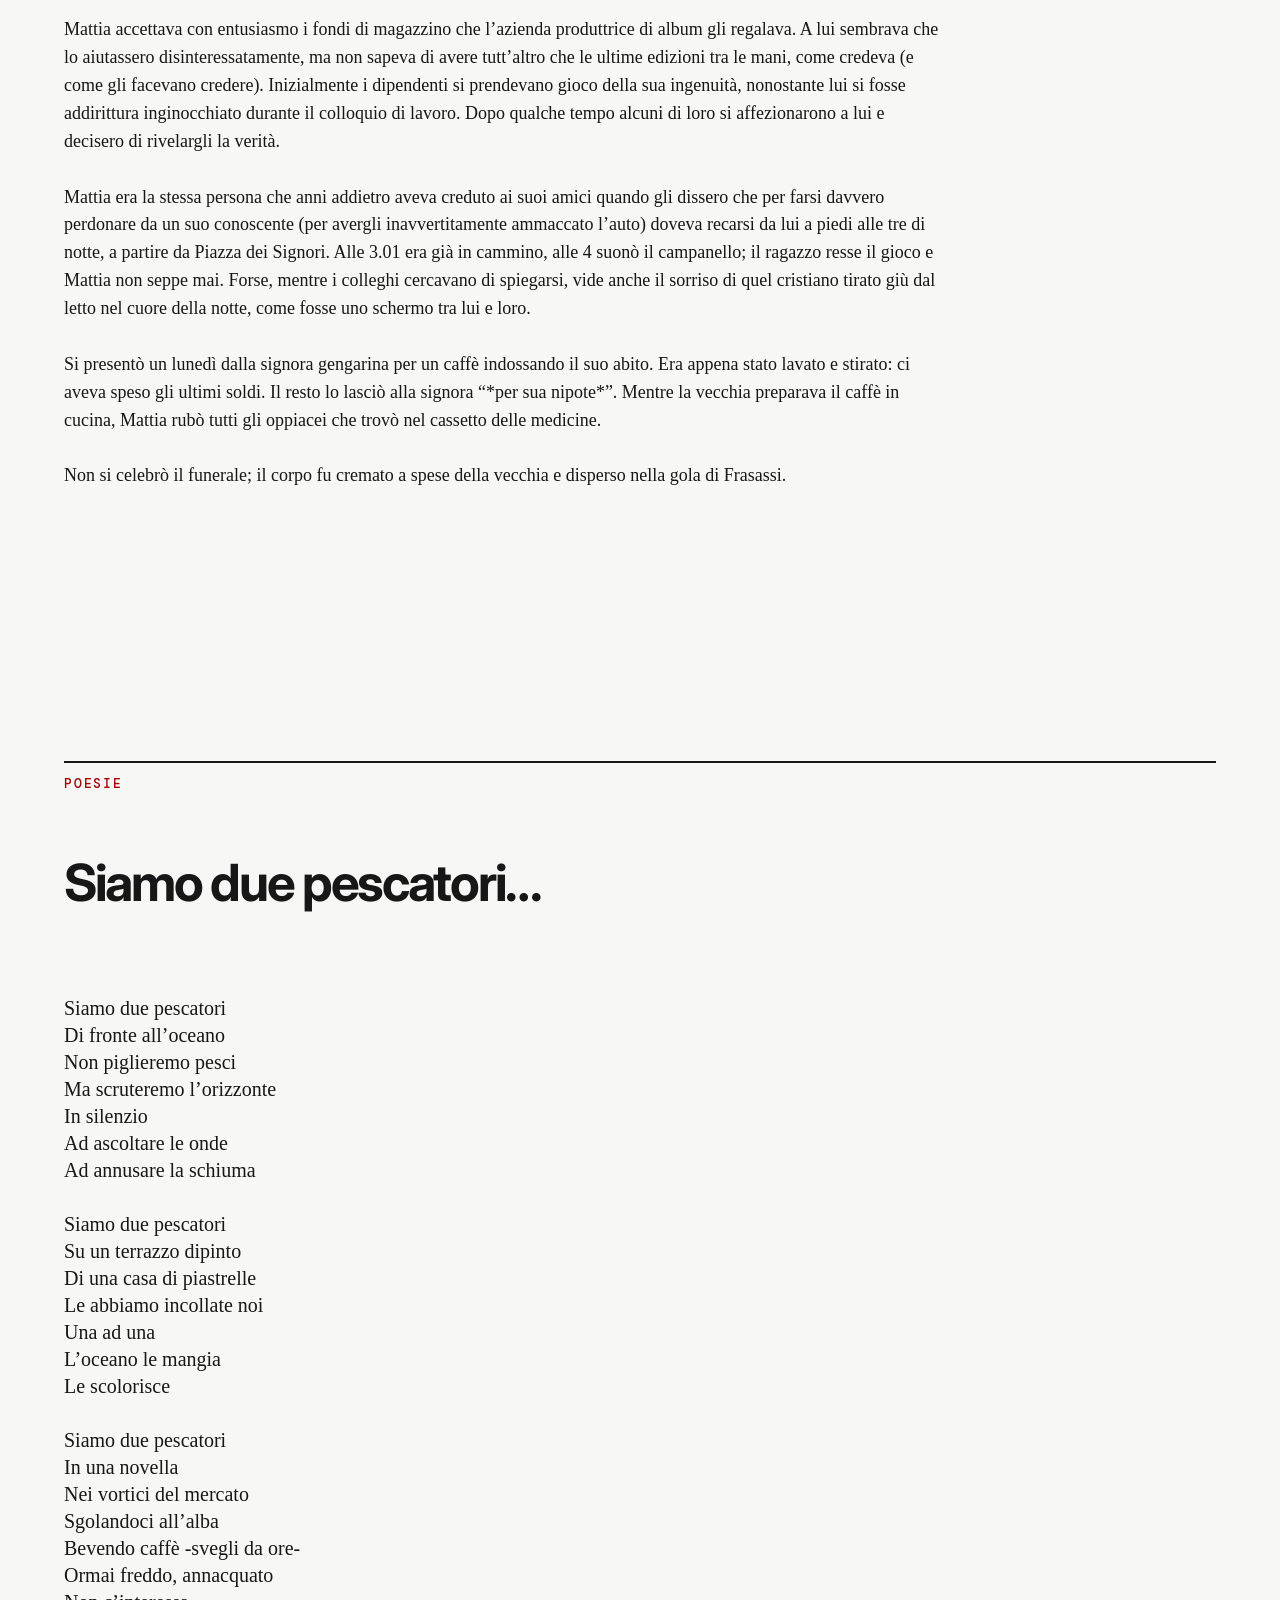
==== commit 3342e31a: "Update index.html" ====
--- a/index.html
+++ b/index.html
@@ -1,16 +1,16 @@
 <!DOCTYPE html>
 <html lang="it">
 <head>
-    <meta charset="UTF-8">
-    <meta name="viewport" content="width=device-width, initial-scale=1.0">
-    <title>Giovanni — Scritti</title>
-    <link rel="stylesheet" href="style.css">
+<meta charset="UTF-8">
+<meta name="viewport" content="width=device-width, initial-scale=1.0">
+<title>rouge scrive</title>
+<link rel="stylesheet" href="style.css">
 </head>
 
 <body>
 
 <header>
-    <div class="logo">GIOVANNI</div>
+    <a class="site-name" href="#">rouge <span>scrive</span></a>
 
     <nav>
         <a href="#articoli">ARTICOLI</a>
@@ -21,23 +21,125 @@
 
 <main>
 
-    <section class="hero">
+    <section class="intro">
+        <div class="wordmark">
+            <span>rouge</span> scrive
+        </div>
+
         <div class="bio">
-            <span>Giovanni</span>
-            <span>Treviso</span>
-            <span>21 anni</span>
+            <div>Giovanni</div>
+            <div>Treviso</div>
+            <div>21 anni</div>
         </div>
     </section>
 
 
-    <section id="articoli" class="section">
-
-        <div class="section-label">ARTICOLI</div>
-
-        <article>
+    <!-- ARTICOLI -->
+
+    <section class="category" id="articoli">
+
+        <button class="category-title" onclick="toggleSection('articles-list')">
+            <span>01</span>
+            <strong>ARTICOLI</strong>
+            <i>+</i>
+        </button>
+
+        <div class="works" id="articles-list">
+
+            <button class="work-title" onclick="openWork('article-1')">
+                <span>01</span>
+                <strong>La gen-z non si annoia: diagnosi di una crisi generazionale</strong>
+                <i>↗</i>
+            </button>
+
+        </div>
+
+    </section>
+
+
+    <!-- RACCONTI -->
+
+    <section class="category" id="racconti">
+
+        <button class="category-title" onclick="toggleSection('stories-list')">
+            <span>02</span>
+            <strong>RACCONTI</strong>
+            <i>+</i>
+        </button>
+
+        <div class="works" id="stories-list">
+
+            <button class="work-title" onclick="openWork('story-1')">
+                <span>01</span>
+                <strong>American Joe</strong>
+                <i>↗</i>
+            </button>
+
+            <button class="work-title" onclick="openWork('story-2')">
+                <span>02</span>
+                <strong>Le figurine</strong>
+                <i>↗</i>
+            </button>
+
+        </div>
+
+    </section>
+
+
+    <!-- POESIE -->
+
+    <section class="category" id="poesie">
+
+        <button class="category-title" onclick="toggleSection('poems-list')">
+            <span>03</span>
+            <strong>POESIE</strong>
+            <i>+</i>
+        </button>
+
+        <div class="works" id="poems-list">
+
+            <button class="work-title" onclick="openWork('poem-1')">
+                <span>01</span>
+                <strong>Siamo due pescatori…</strong>
+                <i>↗</i>
+            </button>
+
+            <button class="work-title" onclick="openWork('poem-2')">
+                <span>02</span>
+                <strong>Un lampo selvaggio…</strong>
+                <i>↗</i>
+            </button>
+
+            <button class="work-title" onclick="openWork('poem-3')">
+                <span>03</span>
+                <strong>Alba veneziana</strong>
+                <i>↗</i>
+            </button>
+
+            <button class="work-title" onclick="openWork('poem-4')">
+                <span>04</span>
+                <strong>Quello che ti darei…</strong>
+                <i>↗</i>
+            </button>
+
+        </div>
+
+    </section>
+
+
+    <!-- CONTENITORI DEI TESTI -->
+
+    <section class="reader" id="reader">
+
+        <button class="close-reader" onclick="closeWork()">CHIUDI ×</button>
+
+        <article id="article-1" class="work-content">
+
+            <div class="content-label">ARTICOLO / 01</div>
+
             <h1>La gen-z non si annoia: diagnosi di una crisi generazionale</h1>
 
-            <div class="text">
+            <div class="body-text">
 
 È inutile girarci intorno, in questo mondo è impossibile vivere senza impegni. Anche quando siamo del tutto liberi, per la forma mentis che abbiamo, tendiamo a desiderare di essere impegnati. Così trionfa chiunque ci voglia tenere occupati; la noia è praticamente azzerata, ma proprio da essa nascono pensiero e fantasia. Noi gen-z, invece, ne siamo terribilmente spaventati, perché non siamo mai stati abituati a gestirla: non è semplice trovarsi con la mente alla deriva e ammaliata dalla voce della coscienza, in quanto ciò costituisce un problema al quale bisogna trovare una soluzione complessa. A questo scopo è necessaria un’iniziativa del tutto personale, mentre la quotidianità ci mette davanti impegni posti da un soggetto terzo ed estraneo e interiorizzati come <em>necessari</em> allo svolgimento della vita. Parlo di lavoro, di università, di sport, chi più ne ha più ne metta; impegni che si riflettono in una vita sociale frenetica, superficiale e condotta al solo scopo di “aver qualcosa da fare”, in pieno accordo con un sistema che <em>impone</em> l’impegno costante. Finalmente usciti dall’oblio di un’adolescenza segnata da un uso sregolato di internet e da un mondo mutevole, stiamo ora iniziando a prendere coscienza di questo difetto strutturale; limarlo, tuttavia, causa molti problemi ad alcuni soggetti più deboli.
 
@@ -54,17 +156,14 @@
             </div>
         </article>
 
-    </section>
-
-
-    <section id="racconti" class="section">
-
-        <div class="section-label">RACCONTI</div>
-
-        <article>
+
+        <article id="story-1" class="work-content">
+
+            <div class="content-label">RACCONTO / 01</div>
+
             <h1>American Joe</h1>
 
-            <div class="text">
+            <div class="body-text">
 
 In mezzo a quegli studenti intonsi, pieni di vita e di speranze, sembrava un decrepito cane invalido imbattutosi in una cucciolata. Essendo figlio dei suoi tempi non poteva mai fare a meno di attaccare briga con lo sventurato che si sedeva vicino a lui; tra una sferragliata e una sbuffata del tram si sentiva il suo accento inconfondibilmente americano blaterare le solite panzane. Non capitava spesso che qualcuno gli rispondesse, anzi, la maggior parte dei pendolari ormai conosceva l’elemento e stava direttamente in piedi. Così si perdevano nell’aria i soliti “in quei villaggi le ragazze venivano da te, dico sul serio, ti saltavano addosso” e “se ti ascolti quella porcheria è perché non conosci l’impatto dei Doors”. Cosa ci facesse a Lisbona un veterano del Vietnam, nato e cresciuto in un ranch californiano, non lo sapeva nemmeno il destino in persona. I turisti sembravano non crederci, tanto che molte volte distoglievano l’attenzione da qualunque cosa stessero facendo per assicurarsi che un senzatetto lisbonese avesse un accento <em>così</em> yankee. Evidentemente quel martedì il ragazzo che si sedette vicino a lui era di ottimo umore e gli diede la soddisfazione di un “non mi dire” e di un “davvero”. Non l’avesse mai fatto. Il vecchio iniziò a sciorinare un vortice di sciocchezze, importunando la vittima a tal punto che la costrinse a scendere due fermate prima.
 
@@ -91,65 +190,41 @@
 Dalle sedioline del patio si vedevano le onde arrivare docili a riva. Nessuno dei due aveva il coraggio di rompere il silenzio, ma era evidente che tra i due era il vecchio a dover esordire. Questo lo sapevano entrambi.
 
 — Era la prima volta che prendevi il 15E?
-
 — No, perché?
-
 — Di solito chi lo prende mi conosce e mi evita.
-
 — Ma io la conosco e la evito sempre, American Joe. Non so perché oggi io mi sia seduto vicino a lei.
-
 — Sarai stato di buonumore.
-
 — Tutt’altro, signore. Si vede che lei è un militare, nel profondo. Non ha l’elasticità di vedere un sentimento più complesso del buono e del cattivo umore.
-
 — Ti sembro per caso un vocabolario?
-
 — Quello che intendo dire è che non tutto si riduce a uno stato d’animo elementare. A dir la verità, non tutto ha un motivo ben preciso. O meglio, magari il motivo preciso ci sarà pure, ma non sempre siamo in grado di coglierlo subito. Talvolta richiede riflessione. Lei nella vita ha solo eseguito ordini. Non per offenderla, ma questo suo modo di pensare va bene per il suo mondo. Non può pretendere che vada bene anche nel mio.
-
 — Non l’ho mai preteso.
-
 — L’ha fatto intendere. Lei era convinto che tutto ciò è successo perché io sono di buonumore. Sbaglio?
 
 Arrivarono i caffè e i due sorseggiarono in silenzio la loro bevanda. Una volta finita, i loro sguardi si incrociarono come fossero duellanti fuori da un saloon. Solo dopo qualche minuto il vecchio riprese a parlare.
 
 — Di solito scendo al capolinea dell’ultima corsa. Nessuno scende mai con me, sono sempre l’ultimo. Nessuno mi vede mai scendere. Attendo che l’autista sistemi tutte le sue cose e scendo dopo di lui. In virtù del nostro scambio di battute serale mi lascia entrare con lui al mattino, e così nessuno mi vede mai salire.
-
 — Mi sta facendo crollare la leggenda di American Joe.
-
 — La leggenda di American Joe è crollata oggi, figliolo, quando ti sei seduto vicino a me. Vedi, io sono esattamente quello che la gente crede che io sia.
-
 — Pensano tutti che lei sia un fantasma.
-
 — Lo sono.
-
 — Non sono un romantico… vada dritto al punto, se proprio ci tiene a raccontarmi qualcosa.
 
 Gli occhi del vecchio iniziarono a gocciolare piano, come un rubinetto guasto. Il ragazzo non se lo aspettava e si sentì subito in colpa.
 
 — Scusi.
-
 — Non ti devi scusare, giovanotto. Non hai detto nulla di sbagliato. Perché non mi dici un po’ il tuo nome? Voglio sapere a chi sto parlando.
-
 — Mi chiamo Jorge, signore.
-
 — Bene, Jorge. Vedi, una volta io ero il tenente Cliff Harlow. Ora sono un clochard e, come se non bastasse, la caricatura di un fantasma americano che infesta la linea 15E del tram di Lisbona. Sono una mascotte, ragazzo. Agli occhi della gente non sono nulla più di questo. Forse anche agli occhi tuoi, per lungo tempo. Sai quant’è che un pendolare non mi rivolgeva la parola? Tre anni. Tre anni, Jorge.
-
 — Ha inseguito anche lui?
 
 Il vecchio non potè fare a meno di fare una smorfia divertita.
 
 — Sei simpatico, Jorge. No, non l’ho inseguito, dal momento che mi ha insultato e basta. A detta sua ho “guardato in modo strano” la sua ragazza. Diamine, sono strabico. Non ci posso fare nulla. Cristo, non sopporto chi se la prende con i vermi per sentirsi forte.
-
 — Nemmeno io, signor Harlow.
-
 — Ti sei preso la briga di impararti il mio nome.
-
 — È basilare cortesia.
-
 — Ti stupiresti, caro. Ad ogni modo, evito di far trapelare il mio nome. Sei il primo a cui lo dico, qui a Lisbona. Mi ricorda chi ero. Mi associa una dignità che non ho, Jorge.
-
 — Se magari smettesse di raccontare sempre le stesse storielle oscene ed iniziasse ad umanizzarsi la gente capirebbe meglio chi è American Joe, non crede?
-
 — No, Jorge. Ho perso questa gara in partenza. Ovunque io vada, sono il clochard americano che infesta i mezzi pubblici. Giro l’Europa da non so quanti anni, so come funziona. Tanto vale importunare chi mi ha tolto la dignità. Sono un fantasma per loro, per loro non esisterà mai Cliff Harlow. Io vivo solo in quanto attrazione di quel tram. Inizi a capire perché ti ho inseguito? Ho finalmente visto una speranza, Jorge. Ho finalmente realizzato di poter essere il tenente Cliff Harlow per l’ultima volta. Temevo che questo momento non sarebbe mai arrivato.
 
 Cliff si alzò lentamente, come si alza un vecchio, e si avviò verso il bancone per pagare. Jorge rimase seduto, ancora scosso dall’ultima mezz’ora. Dopo cinque minuti pieni il vecchio non era ancora uscito, per cui il ragazzo entrò chiedendo di lui. La vecchia proprietaria non rispose, ma indicò semplicemente il ponte. Jorge si lanciò a perdifiato verso la strada, ma il traffico gli impediva di raggiungere il vecchio tenente. Una volta attraversati i mille semafori, il ragazzo ebbe solo il tempo per gridare “Cliff”.
@@ -158,10 +233,13 @@
         </article>
 
 
-        <article>
+        <article id="story-2" class="work-content">
+
+            <div class="content-label">RACCONTO / 02</div>
+
             <h1>Le figurine</h1>
 
-            <div class="text">
+            <div class="body-text">
 
 Mattia vendeva gli album di figurine fuori dalle scuole elementari perché il sorriso dei bambini, diceva, era il più ricco degli stipendi. Si vestiva bene e si curava decentemente ma era evidente che lo faceva per costume e non perché ci tenesse, un po’ come quando il figlio ateo della famiglia torna a messa e recita a memoria il credo.
 
@@ -170,13 +248,9 @@
 La vecchia, dopo che aveva accompagnato la nipote a scuola, invitava spesso Mattia a casa sua per un caffè. I due si facevano spesso prendere da un vivo chiacchiericcio, che puntualmente si concludeva con questa serie di battute.
 
 — Vivi ancora a Fabriano?
-
 — Certo signora, mica ho vinto la lotteria.
-
 — Ma che fai ancora qui… non c’è niente per uno come te.
-
 — E come no? Ogni giorno posso sentirvi parlare con il vostro accento e ridere senza che nessuno sappia il perché. In più, di notte si vedono le stelle.
-
 — *Amore de nonna*, serviva venire qua? A Treviso non scendeva mai il buio?
 
 Dopo questa domanda, lui sorrideva gentilmente e se ne andava senza dire nulla. Il copione non è mai cambiato.
@@ -194,14 +268,11 @@
             </div>
         </article>
 
-    </section>
-
-
-    <section id="poesie" class="section poetry">
-
-        <div class="section-label">POESIE</div>
-
-        <article>
+
+        <article id="poem-1" class="work-content poem-content">
+
+            <div class="content-label">POESIA / 01</div>
+
             <h1>Siamo due pescatori…</h1>
 
             <div class="poem">
@@ -248,7 +319,10 @@
         </article>
 
 
-        <article>
+        <article id="poem-2" class="work-content poem-content">
+
+            <div class="content-label">POESIA / 02</div>
+
             <h1>Un lampo selvaggio…</h1>
 
             <div class="poem">
@@ -272,7 +346,10 @@
         </article>
 
 
-        <article>
+        <article id="poem-3" class="work-content poem-content">
+
+            <div class="content-label">POESIA / 03</div>
+
             <h1>Alba veneziana</h1>
 
             <div class="poem">
@@ -296,7 +373,10 @@
         </article>
 
 
-        <article>
+        <article id="poem-4" class="work-content poem-content">
+
+            <div class="content-label">POESIA / 04</div>
+
             <h1>Quello che ti darei…</h1>
 
             <div class="poem">
@@ -315,6 +395,336 @@
 
 </main>
 
+
+<footer>
+    <span>ROUGE SCRIVE</span>
+    <span>TREVISO — 2026</span>
+</footer>
+
+
+<script>
+
+function toggleSection(id) {
+    const element = document.getElementById(id);
+    element.classList.toggle("open");
+}
+
+function openWork(id) {
+
+    const reader = document.getElementById("reader");
+
+    document.querySelectorAll(".work-content").forEach(function(work) {
+        work.classList.remove("active");
+    });
+
+    document.getElementById(id).classList.add("active");
+
+    reader.classList.add("open");
+
+    setTimeout(function() {
+        reader.scrollIntoView({
+            behavior: "smooth",
+            block: "start"
+        });
+    }, 50);
+}
+
+function closeWork() {
+
+    const reader = document.getElementById("reader");
+
+    reader.classList.remove("open");
+
+    document.querySelectorAll(".work-content").forEach(function(work) {
+        work.classList.remove("active");
+    });
+
+}
+
+</script>
+
+</body>
+</html>        <article>
+            <h1>La gen-z non si annoia: diagnosi di una crisi generazionale</h1>
+
+            <div class="text">
+
+È inutile girarci intorno, in questo mondo è impossibile vivere senza impegni. Anche quando siamo del tutto liberi, per la forma mentis che abbiamo, tendiamo a desiderare di essere impegnati. Così trionfa chiunque ci voglia tenere occupati; la noia è praticamente azzerata, ma proprio da essa nascono pensiero e fantasia. Noi gen-z, invece, ne siamo terribilmente spaventati, perché non siamo mai stati abituati a gestirla: non è semplice trovarsi con la mente alla deriva e ammaliata dalla voce della coscienza, in quanto ciò costituisce un problema al quale bisogna trovare una soluzione complessa. A questo scopo è necessaria un’iniziativa del tutto personale, mentre la quotidianità ci mette davanti impegni posti da un soggetto terzo ed estraneo e interiorizzati come <em>necessari</em> allo svolgimento della vita. Parlo di lavoro, di università, di sport, chi più ne ha più ne metta; impegni che si riflettono in una vita sociale frenetica, superficiale e condotta al solo scopo di “aver qualcosa da fare”, in pieno accordo con un sistema che <em>impone</em> l’impegno costante. Finalmente usciti dall’oblio di un’adolescenza segnata da un uso sregolato di internet e da un mondo mutevole, stiamo ora iniziando a prendere coscienza di questo difetto strutturale; limarlo, tuttavia, causa molti problemi ad alcuni soggetti più deboli.
+
+In un’età che precede la maturazione e l’ingresso nel mondo degli adulti, molti di noi (soprattutto quelli nati dal 2002 al 2007) sono stati vittime di un’esposizione precoce ai <em>social network</em>. Queste connessioni digitali oggi così tanto discusse e regolate erano ai primi picchi di popolarità, ma ancora abbastanza distanti dalle preoccupazioni della politica e della scienza. Per questo motivo i primi casi di depressione adolescenziale legati all’uso intensivo di social network sono stati provati sulla nostra pelle, così come il calo della soglia dell’attenzione in età scolastica, il dramma dell’incomprensione del testo e la dipendenza da telefono nella <em>teen age</em> sono stati studiati per la prima volta su “cavie” gen-z. Oggi gli adolescenti che si approcciano al mondo di internet sono protetti da regolazioni istituzionali e ricerche scientifiche ma soprattutto i genitori sono consapevoli dei rischi e <em>dovrebbero</em> promuovere un uso controllato del telefono. Noi invece siamo come la sfortunata generazione del boom delle sigarette: quando se ne scoprì la vera natura stavano già tutti lottando contro il cancro.
+
+A queste istanze di natura psicologica se ne sono sommate altre provenienti da un mondo esterno sempre più ostile: il COVID, la guerra Russia-Ucraina (per noi italiani a 600km scarsi dal confine, tra l’altro) e un <em>Middle East</em> instabile che sta mettendo in ginocchio l’economia globale. Come se non bastasse, due certezze che hanno retto il periodo storico antecedente al nostro si stanno indebolendo: il ceto medio e le medie potenze. Sono gli stessi leader di oggi ad affermarlo: al 56° Forum dell’Economia Globale di Davos, il PM canadese Carney è stato accolto da una standing ovation dopo un’orazione imperniata sull’importanza della salvaguardia delle medie potenze, senza le quali crollerebbe una struttura solida e collaudata—a nostro svantaggio. Inoltre la classe media, pilastro della società contemporanea, si sta svuotando. C’è chi sale, circa un terzo del totale, c’è chi scende, tutti gli altri. Il ceto che dal dopoguerra in poi offriva le possibilità per costruirsi un futuro tranquillo e un determinato <em>status</em> sociale sta crollando. Contro una tale insicurezza geopolitica ed economico-sociale, che difese ha la generazione più sovra-esposta della storia recente?
+
+Ad ogni modo, l’esposizione precoce ai social e una situazione geopolitico-economica ostile giocano un ruolo nel nostro maturo riconoscimento della frenesia imposta da un ordine generale ormai obsoleto. Ai danni causati da una vita lavorativa, scolastica, sportiva e sociale superficiale alcuni gen-z trovano rimedi drastici: ecco la generazione chiusa in sé stessa, gli <em>hikikomori</em>, le vittime di depressione in età giovanile. Stiamo reagendo a un morbo per il quale non abbiamo anticorpi; costruirsi quelli sbagliati può essere fatale.
+
+Questo mondo può anche fare a meno di noi, generazione debole e vulnerabile, e per uscirne dobbiamo imparare a convivere con la noia, la quale ci potrebbe regalare due armi importanti: un pensiero critico potenzialmente fuori dal normale (grazie ad alte percentuali di scolarizzazione rispetto alle generazioni precedenti) e una fantasia tutta da scoprire. Fino ad oggi queste risorse sono state negate da una struttura finalizzata esclusivamente a una produttività costante e che non lascia spazio alle pause. Tale sistema ci riempie di impegni a tal punto da abituarci ad essi e vedere la noia come un nemico: iniziamo dunque a sviluppare gli anticorpi giusti, iniziamo a far parlare questa generazione muta, iniziamo ad annoiarci.
+
+Per la cronaca, trovare la concentrazione giusta per scrivere un testo del genere è stata un’impresa titanica. No, così, per dire. Sono anch’io vittima di ciò che descrivo.
+
+            </div>
+        </article>
+
+    </section>
+
+
+    <section id="racconti" class="section">
+
+        <div class="section-label">RACCONTI</div>
+
+        <article>
+            <h1>American Joe</h1>
+
+            <div class="text">
+
+In mezzo a quegli studenti intonsi, pieni di vita e di speranze, sembrava un decrepito cane invalido imbattutosi in una cucciolata. Essendo figlio dei suoi tempi non poteva mai fare a meno di attaccare briga con lo sventurato che si sedeva vicino a lui; tra una sferragliata e una sbuffata del tram si sentiva il suo accento inconfondibilmente americano blaterare le solite panzane. Non capitava spesso che qualcuno gli rispondesse, anzi, la maggior parte dei pendolari ormai conosceva l’elemento e stava direttamente in piedi. Così si perdevano nell’aria i soliti “in quei villaggi le ragazze venivano da te, dico sul serio, ti saltavano addosso” e “se ti ascolti quella porcheria è perché non conosci l’impatto dei Doors”. Cosa ci facesse a Lisbona un veterano del Vietnam, nato e cresciuto in un ranch californiano, non lo sapeva nemmeno il destino in persona. I turisti sembravano non crederci, tanto che molte volte distoglievano l’attenzione da qualunque cosa stessero facendo per assicurarsi che un senzatetto lisbonese avesse un accento <em>così</em> yankee. Evidentemente quel martedì il ragazzo che si sedette vicino a lui era di ottimo umore e gli diede la soddisfazione di un “non mi dire” e di un “davvero”. Non l’avesse mai fatto. Il vecchio iniziò a sciorinare un vortice di sciocchezze, importunando la vittima a tal punto che la costrinse a scendere due fermate prima.
+
+Il vecchio non aveva un nome, a detta sua se l’era scordato. Alcuni studenti, dunque, lo avevano ribattezzato “American Joe”. La cosa curiosa a proposito del vecchio è che nessuno l’avesse mai visto per le strade di Lisbona, neanche nei quartieri più malfamati, neanche dove solitamente si rifugiano i senzatetto. Pareva che vivesse solo all’interno del tram: nessuno l’aveva mai visto salire, nessuno l’aveva mai visto scendere. Credere ai fantasmi è per i bambini e per i sognatori, ma va anche detto che ogni giorno occupava il medesimo posto, il che era quantomeno insolito.
+
+Raccontare le proprie vecchie storie a chi non interessa è una caratteristica precipua degli anziani, un dovere cui non possono proprio sottrarsi, ma è anche un modo per sentirsi meno soli, e American Joe era inequivocabilmente solo. Per questo, provando dopo tanto tempo quell’irrefrenabile euforia del giorno di un rincontro speciale, il vecchio scese dal tram con un balzo che non gli apparteneva e si mise a inseguire il ragazzo. Nel momento in cui mise piede fuori dal mezzo, divenne invisibile agli occhi di chi stava dentro: alcuni iniziarono a stropicciarseli, altri a pizzicarsi il volto.
+
+Pur claudicante, sembrava aleggiare tra i semafori; si muoveva come un ragazzo nelle foreste vietnamite. Rispolverando gli istinti da cowboy, avvolse la vittima nel lazo ad un incrocio.
+
+— Che fai, scappi da un vecchio?
+
+Il ragazzo si girò lentamente, come di fronte al proprio boia, e le parole gli si strozzarono in gola.
+
+— Oh, ragazzo. Dovresti sapere che un fantasma non ti può fare del male.
+
+— L… lo so, ma è legittimo preoccuparsi se un senzatetto ti ha inseguito e, nonostante gli anni sulle gambe, ti ha preso. Dovresti quantomeno cambiare approccio.
+
+American Joe si grattò la testa e pensò ad una risposta. Non aveva riflettuto sul come attaccare una conversazione, l’istinto gli aveva tolto il tempo. Infatti non aveva preso in considerazione il fatto che il ragazzo potesse essere genuinamente spaventato.
+
+— Senti, giovanotto, se vuoi un caffè offerto fai strada verso un bar. Altrimenti, vai dove diavolo devi andare.
+
+Il ragazzo guardò l’orologio e cacciò uno sbadiglio volutamente pronunciato. Puntò il mento verso un locale sgualcito dall’altra parte della strada e s’incamminò, urtando la spalla del vecchio mentre lo superava. American Joe si mise sulle sue tracce. Era riuscito a riportare la vacca alla stalla.
+
+Dalle sedioline del patio si vedevano le onde arrivare docili a riva. Nessuno dei due aveva il coraggio di rompere il silenzio, ma era evidente che tra i due era il vecchio a dover esordire. Questo lo sapevano entrambi.
+
+— Era la prima volta che prendevi il 15E?
+
+— No, perché?
+
+— Di solito chi lo prende mi conosce e mi evita.
+
+— Ma io la conosco e la evito sempre, American Joe. Non so perché oggi io mi sia seduto vicino a lei.
+
+— Sarai stato di buonumore.
+
+— Tutt’altro, signore. Si vede che lei è un militare, nel profondo. Non ha l’elasticità di vedere un sentimento più complesso del buono e del cattivo umore.
+
+— Ti sembro per caso un vocabolario?
+
+— Quello che intendo dire è che non tutto si riduce a uno stato d’animo elementare. A dir la verità, non tutto ha un motivo ben preciso. O meglio, magari il motivo preciso ci sarà pure, ma non sempre siamo in grado di coglierlo subito. Talvolta richiede riflessione. Lei nella vita ha solo eseguito ordini. Non per offenderla, ma questo suo modo di pensare va bene per il suo mondo. Non può pretendere che vada bene anche nel mio.
+
+— Non l’ho mai preteso.
+
+— L’ha fatto intendere. Lei era convinto che tutto ciò è successo perché io sono di buonumore. Sbaglio?
+
+Arrivarono i caffè e i due sorseggiarono in silenzio la loro bevanda. Una volta finita, i loro sguardi si incrociarono come fossero duellanti fuori da un saloon. Solo dopo qualche minuto il vecchio riprese a parlare.
+
+— Di solito scendo al capolinea dell’ultima corsa. Nessuno scende mai con me, sono sempre l’ultimo. Nessuno mi vede mai scendere. Attendo che l’autista sistemi tutte le sue cose e scendo dopo di lui. In virtù del nostro scambio di battute serale mi lascia entrare con lui al mattino, e così nessuno mi vede mai salire.
+
+— Mi sta facendo crollare la leggenda di American Joe.
+
+— La leggenda di American Joe è crollata oggi, figliolo, quando ti sei seduto vicino a me. Vedi, io sono esattamente quello che la gente crede che io sia.
+
+— Pensano tutti che lei sia un fantasma.
+
+— Lo sono.
+
+— Non sono un romantico… vada dritto al punto, se proprio ci tiene a raccontarmi qualcosa.
+
+Gli occhi del vecchio iniziarono a gocciolare piano, come un rubinetto guasto. Il ragazzo non se lo aspettava e si sentì subito in colpa.
+
+— Scusi.
+
+— Non ti devi scusare, giovanotto. Non hai detto nulla di sbagliato. Perché non mi dici un po’ il tuo nome? Voglio sapere a chi sto parlando.
+
+— Mi chiamo Jorge, signore.
+
+— Bene, Jorge. Vedi, una volta io ero il tenente Cliff Harlow. Ora sono un clochard e, come se non bastasse, la caricatura di un fantasma americano che infesta la linea 15E del tram di Lisbona. Sono una mascotte, ragazzo. Agli occhi della gente non sono nulla più di questo. Forse anche agli occhi tuoi, per lungo tempo. Sai quant’è che un pendolare non mi rivolgeva la parola? Tre anni. Tre anni, Jorge.
+
+— Ha inseguito anche lui?
+
+Il vecchio non potè fare a meno di fare una smorfia divertita.
+
+— Sei simpatico, Jorge. No, non l’ho inseguito, dal momento che mi ha insultato e basta. A detta sua ho “guardato in modo strano” la sua ragazza. Diamine, sono strabico. Non ci posso fare nulla. Cristo, non sopporto chi se la prende con i vermi per sentirsi forte.
+
+— Nemmeno io, signor Harlow.
+
+— Ti sei preso la briga di impararti il mio nome.
+
+— È basilare cortesia.
+
+— Ti stupiresti, caro. Ad ogni modo, evito di far trapelare il mio nome. Sei il primo a cui lo dico, qui a Lisbona. Mi ricorda chi ero. Mi associa una dignità che non ho, Jorge.
+
+— Se magari smettesse di raccontare sempre le stesse storielle oscene ed iniziasse ad umanizzarsi la gente capirebbe meglio chi è American Joe, non crede?
+
+— No, Jorge. Ho perso questa gara in partenza. Ovunque io vada, sono il clochard americano che infesta i mezzi pubblici. Giro l’Europa da non so quanti anni, so come funziona. Tanto vale importunare chi mi ha tolto la dignità. Sono un fantasma per loro, per loro non esisterà mai Cliff Harlow. Io vivo solo in quanto attrazione di quel tram. Inizi a capire perché ti ho inseguito? Ho finalmente visto una speranza, Jorge. Ho finalmente realizzato di poter essere il tenente Cliff Harlow per l’ultima volta. Temevo che questo momento non sarebbe mai arrivato.
+
+Cliff si alzò lentamente, come si alza un vecchio, e si avviò verso il bancone per pagare. Jorge rimase seduto, ancora scosso dall’ultima mezz’ora. Dopo cinque minuti pieni il vecchio non era ancora uscito, per cui il ragazzo entrò chiedendo di lui. La vecchia proprietaria non rispose, ma indicò semplicemente il ponte. Jorge si lanciò a perdifiato verso la strada, ma il traffico gli impediva di raggiungere il vecchio tenente. Una volta attraversati i mille semafori, il ragazzo ebbe solo il tempo per gridare “Cliff”.
+
+            </div>
+        </article>
+
+
+        <article>
+            <h1>Le figurine</h1>
+
+            <div class="text">
+
+Mattia vendeva gli album di figurine fuori dalle scuole elementari perché il sorriso dei bambini, diceva, era il più ricco degli stipendi. Si vestiva bene e si curava decentemente ma era evidente che lo faceva per costume e non perché ci tenesse, un po’ come quando il figlio ateo della famiglia torna a messa e recita a memoria il credo.
+
+Spesso andava a vendere alla scuola elementare di Genga, paesello di 100 anime poco distante. Quel posticino incastrato come un ingranaggio sulla collina aveva un certo nome perché vi nacque un papa di cui Mattia si scordava sempre il nome, nonostante una signora che lo aveva preso in simpatia glielo ricordasse in continuazione e nonostante campeggiasse sull’insegna di ogni singolo negozio. Così d’altronde funziona nei posticini dimenticati da Dio ma famosi per un qualche specifico motivo.
+
+La vecchia, dopo che aveva accompagnato la nipote a scuola, invitava spesso Mattia a casa sua per un caffè. I due si facevano spesso prendere da un vivo chiacchiericcio, che puntualmente si concludeva con questa serie di battute.
+
+— Vivi ancora a Fabriano?
+
+— Certo signora, mica ho vinto la lotteria.
+
+— Ma che fai ancora qui… non c’è niente per uno come te.
+
+— E come no? Ogni giorno posso sentirvi parlare con il vostro accento e ridere senza che nessuno sappia il perché. In più, di notte si vedono le stelle.
+
+— *Amore de nonna*, serviva venire qua? A Treviso non scendeva mai il buio?
+
+Dopo questa domanda, lui sorrideva gentilmente e se ne andava senza dire nulla. Il copione non è mai cambiato.
+
+I suoi possedimenti si sono gradualmente ridotti da un valigione bello pieno ad uno zaino, in cui teneva il completo (sempre miracolosamente pulito) e la biancheria. Gli sfratti non l’hanno di certo aiutato sotto questo punto di vista, ma a lui bastava ciò che aveva, non gli pesava essere nullatenente; odiava piuttosto quando per un tic si leccava i baffi e sentiva le ruvide macchiette di dentifricio con la punta della lingua.
+
+Mattia accettava con entusiasmo i fondi di magazzino che l’azienda produttrice di album gli regalava. A lui sembrava che lo aiutassero disinteressatamente, ma non sapeva di avere tutt’altro che le ultime edizioni tra le mani, come credeva (e come gli facevano credere). Inizialmente i dipendenti si prendevano gioco della sua ingenuità, nonostante lui si fosse addirittura inginocchiato durante il colloquio di lavoro. Dopo qualche tempo alcuni di loro si affezionarono a lui e decisero di rivelargli la verità.
+
+Mattia era la stessa persona che anni addietro aveva creduto ai suoi amici quando gli dissero che per farsi davvero perdonare da un suo conoscente (per avergli inavvertitamente ammaccato l’auto) doveva recarsi da lui a piedi alle tre di notte, a partire da Piazza dei Signori. Alle 3.01 era già in cammino, alle 4 suonò il campanello; il ragazzo resse il gioco e Mattia non seppe mai. Forse, mentre i colleghi cercavano di spiegarsi, vide anche il sorriso di quel cristiano tirato giù dal letto nel cuore della notte, come fosse uno schermo tra lui e loro.
+
+Si presentò un lunedì dalla signora gengarina per un caffè indossando il suo abito. Era appena stato lavato e stirato: ci aveva speso gli ultimi soldi. Il resto lo lasciò alla signora “*per sua nipote*”. Mentre la vecchia preparava il caffè in cucina, Mattia rubò tutti gli oppiacei che trovò nel cassetto delle medicine.
+
+Non si celebrò il funerale; il corpo fu cremato a spese della vecchia e disperso nella gola di Frasassi.
+
+            </div>
+        </article>
+
+    </section>
+
+
+    <section id="poesie" class="section poetry">
+
+        <div class="section-label">POESIE</div>
+
+        <article>
+            <h1>Siamo due pescatori…</h1>
+
+            <div class="poem">
+
+Siamo due pescatori
+Di fronte all’oceano
+Non piglieremo pesci
+Ma scruteremo l’orizzonte
+In silenzio
+Ad ascoltare le onde
+Ad annusare la schiuma
+
+Siamo due pescatori
+Su un terrazzo dipinto
+Di una casa di piastrelle
+Le abbiamo incollate noi
+Una ad una
+L’oceano le mangia
+Le scolorisce
+
+Siamo due pescatori
+In una novella
+Nei vortici del mercato
+Sgolandoci all’alba
+Bevendo caffè -svegli da ore-
+Ormai freddo, annacquato
+Non c’interessa
+
+Siamo due pescatori
+Se a Palacio da Pena cerchiamo la costa
+Se respirando con gli alberi
+Siamo appagati
+Pur scorticati dal tempo
+Pur levigati dagli anni
+Piegati dal vento
+
+Abbassiamo soltanto la nuca
+Mai penseremo a spezzarci:
+Solo nell’altro
+Sappiamo il custode
+Del nostro destino.
+
+            </div>
+        </article>
+
+
+        <article>
+            <h1>Un lampo selvaggio…</h1>
+
+            <div class="poem">
+
+Un lampo selvaggio
+Le pupille blu di corrente
+Ogni volta che le giravi
+Una raffica mi avvolgeva
+
+Linee brune
+Sabbiose, finissime
+Vitali come un’onda
+Che nell’oceano nuota al contrario
+
+Ora sei sangue
+Intriso con il fumo
+L’ultima boccata
+Prima di rientrare
+
+            </div>
+        </article>
+
+
+        <article>
+            <h1>Alba veneziana</h1>
+
+            <div class="poem">
+
+Che groviglio questa trama ossuta!
+Un mormorio vernacolare si leva,
+si stagliano venti
+sconquassano i soliti attori
+scalfiscono volti stuccati.
+
+L’epicentro di una tenue tempesta
+è una pupilla scapestrata
+che tesse, tesse infinite case,
+case di morbidi ragnolini
+candidi tutti di zucchero.
+
+Basterà un soffio,
+una brezza a spazzare via tutto.
+
+            </div>
+        </article>
+
+
+        <article>
+            <h1>Quello che ti darei…</h1>
+
+            <div class="poem">
+
+Quello che ti darei
+una flebile voce che canta lontana
+soffia quest’anima mia nella tua.
+Uno scrigno dorato che luccica:
+sei te, una calda giornata di primavera:
+rinascita.
+
+            </div>
+        </article>
+
+    </section>
+
+</main>
+
 <footer>
     GIOVANNI / TREVISO
 </footer>
--- a/style.css
+++ b/style.css
@@ -0,0 +1,228 @@
+@import url('https://fonts.googleapis.com/css2?family=DM+Mono:wght@400;500&family=Inter:wght@400;500;700&display=swap');
+
+:root {
+    --white: #f7f7f5;
+    --black: #171717;
+    --gray: #777;
+    --light-gray: #c8c8c5;
+    --red: #a00000;
+}
+
+* {
+    box-sizing: border-box;
+}
+
+html {
+    scroll-behavior: smooth;
+}
+
+body {
+    margin: 0;
+    background: var(--white);
+    color: var(--black);
+    font-family: Inter, Arial, sans-serif;
+}
+
+
+/* HEADER */
+
+header {
+    height: 76px;
+    padding: 0 4vw;
+
+    display: flex;
+    align-items: center;
+    justify-content: space-between;
+
+    border-bottom: 2px solid var(--black);
+
+    position: sticky;
+    top: 0;
+    z-index: 100;
+
+    background: rgba(247, 247, 245, 0.97);
+}
+
+.logo {
+    font-family: "DM Mono", monospace;
+    font-size: 16px;
+    font-weight: 500;
+    letter-spacing: 0.18em;
+}
+
+nav {
+    display: flex;
+    gap: 2.2rem;
+}
+
+nav a {
+    color: var(--black);
+    text-decoration: none;
+
+    font-family: "DM Mono", monospace;
+    font-size: 12px;
+    font-weight: 500;
+    letter-spacing: 0.1em;
+
+    transition: color 0.2s ease;
+}
+
+nav a:hover {
+    color: var(--red);
+}
+
+
+/* LAYOUT */
+
+main {
+    max-width: 1280px;
+    margin: 0 auto;
+}
+
+
+/* HERO */
+
+.hero {
+    min-height: 58vh;
+
+    display: flex;
+    align-items: flex-end;
+
+    padding: 8vw 5vw 7vw;
+
+    border-bottom: 1px solid var(--light-gray);
+}
+
+.bio {
+    display: flex;
+    flex-direction: column;
+
+    font-size: clamp(42px, 8vw, 112px);
+    line-height: 0.88;
+
+    font-weight: 700;
+    letter-spacing: -0.065em;
+}
+
+.bio span:first-child {
+    color: var(--red);
+}
+
+
+/* SECTIONS */
+
+.section {
+    padding: 8vw 5vw 2vw;
+}
+
+.section-label {
+    margin-bottom: 5vw;
+
+    padding-top: 12px;
+
+    border-top: 2px solid var(--black);
+
+    color: var(--red);
+
+    font-family: "DM Mono", monospace;
+    font-size: 13px;
+    font-weight: 500;
+    letter-spacing: 0.14em;
+}
+
+article {
+    max-width: 880px;
+    margin-bottom: 9vw;
+}
+
+article h1 {
+    margin: 0 0 2rem;
+
+    font-size: clamp(26px, 4vw, 52px);
+    line-height: 1.02;
+
+    font-weight: 700;
+    letter-spacing: -0.045em;
+}
+
+
+/* TESTI */
+
+.text,
+.poem {
+    font-family: Georgia, "Times New Roman", serif;
+
+    font-size: 18px;
+    line-height: 1.55;
+
+    white-space: pre-line;
+}
+
+.text em {
+    font-style: italic;
+}
+
+
+/* POESIA */
+
+.poem {
+    font-size: 20px;
+    line-height: 1.35;
+}
+
+
+/* FOOTER */
+
+footer {
+    margin-top: 5vw;
+    padding: 25px 5vw 40px;
+
+    border-top: 2px solid var(--black);
+
+    color: var(--gray);
+
+    font-family: "DM Mono", monospace;
+    font-size: 12px;
+}
+
+
+/* MOBILE */
+
+@media (max-width: 700px) {
+
+    header {
+        height: auto;
+        min-height: 68px;
+
+        padding: 20px 5vw;
+
+        align-items: flex-start;
+
+        gap: 20px;
+    }
+
+    nav {
+        gap: 1rem;
+
+        flex-wrap: wrap;
+        justify-content: flex-end;
+    }
+
+    .hero {
+        min-height: 48vh;
+
+        padding: 20vw 6vw 12vw;
+    }
+
+    .section {
+        padding: 18vw 6vw 2vw;
+    }
+
+    .text {
+        font-size: 17px;
+    }
+
+    .poem {
+        font-size: 18px;
+    }
+}
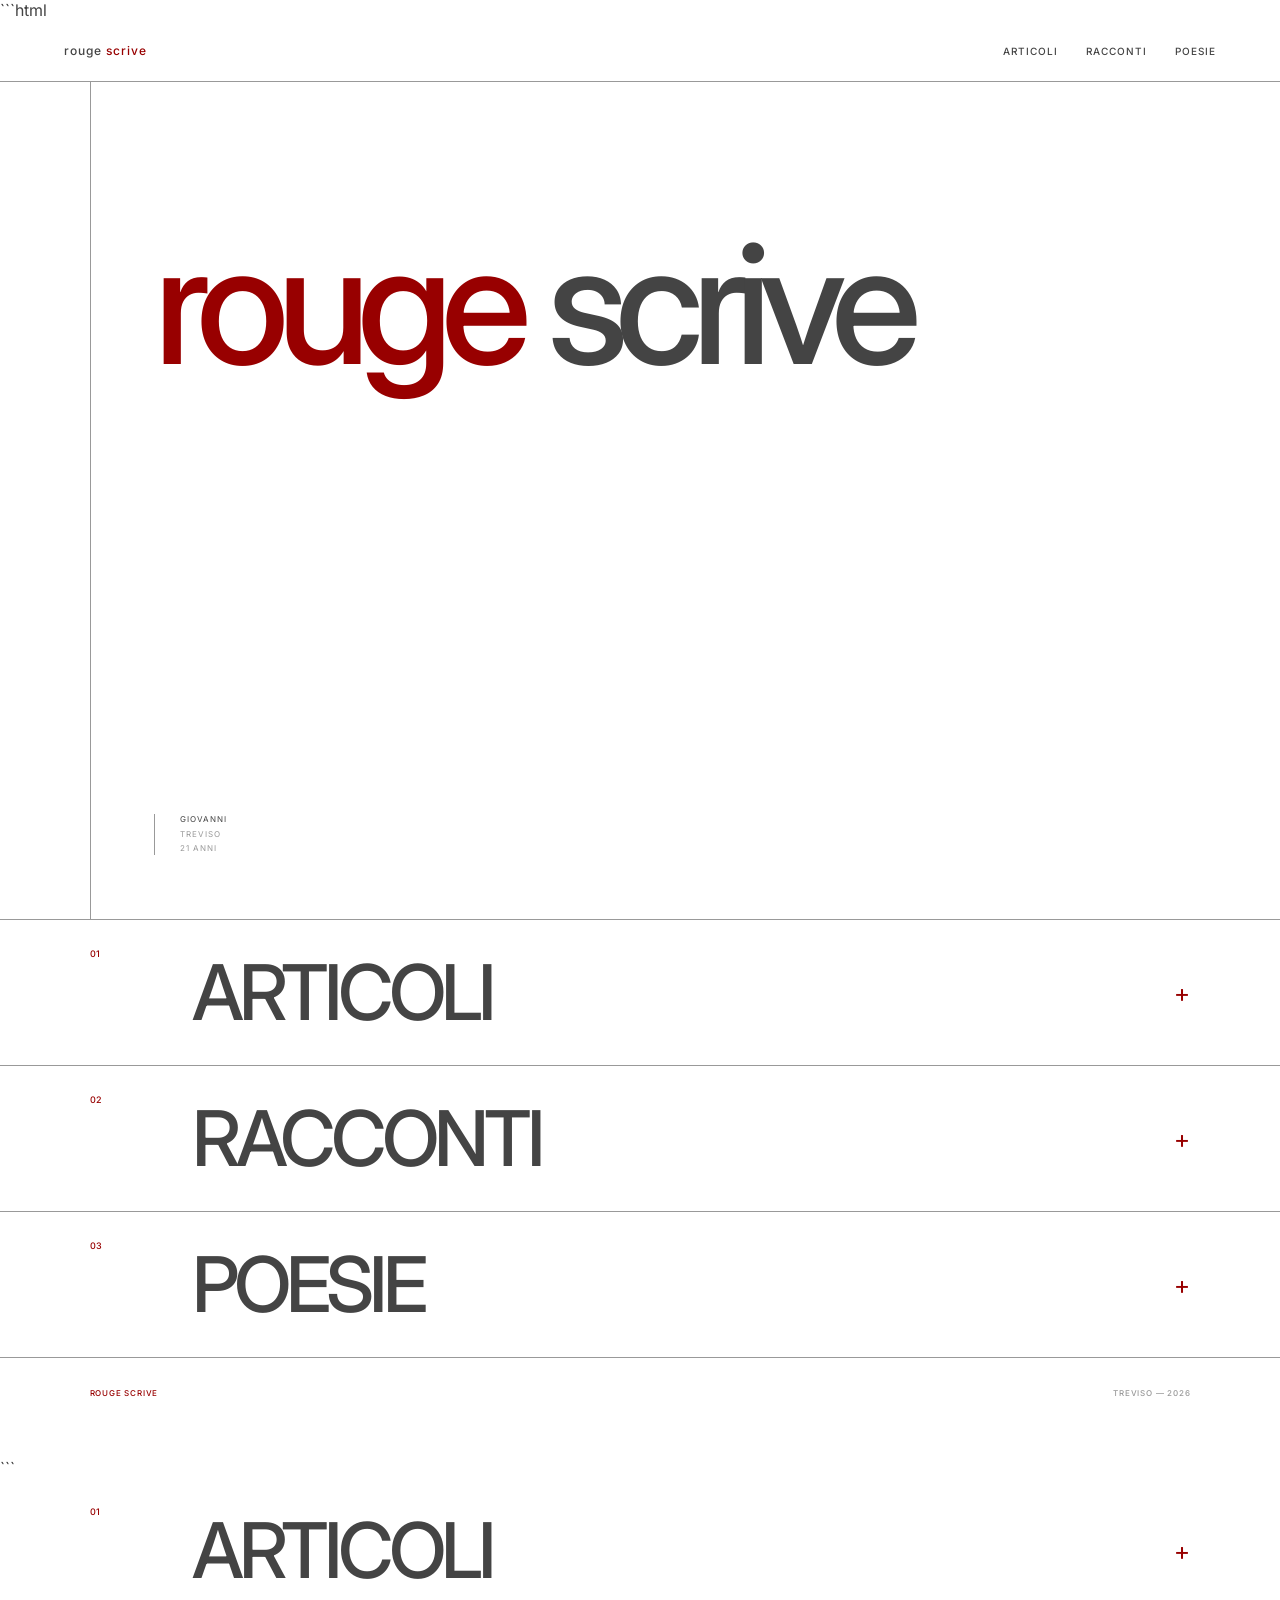
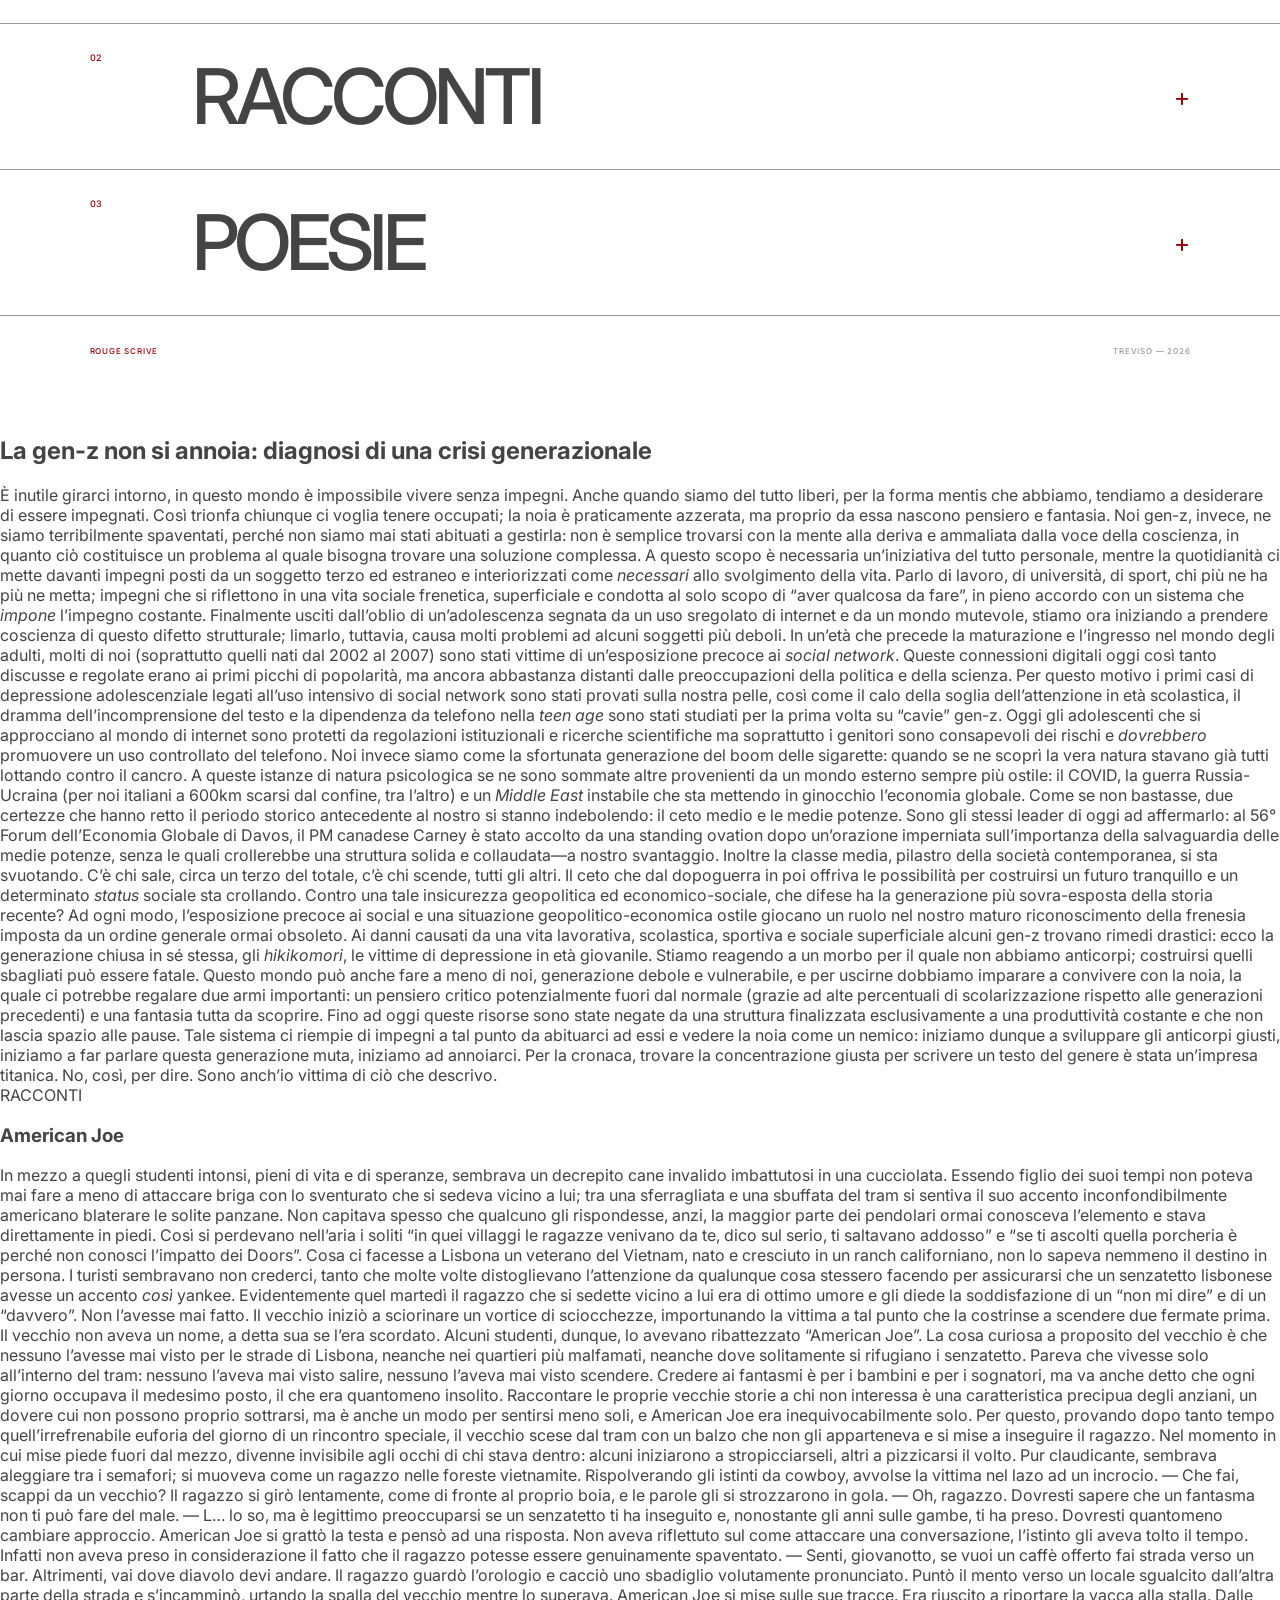
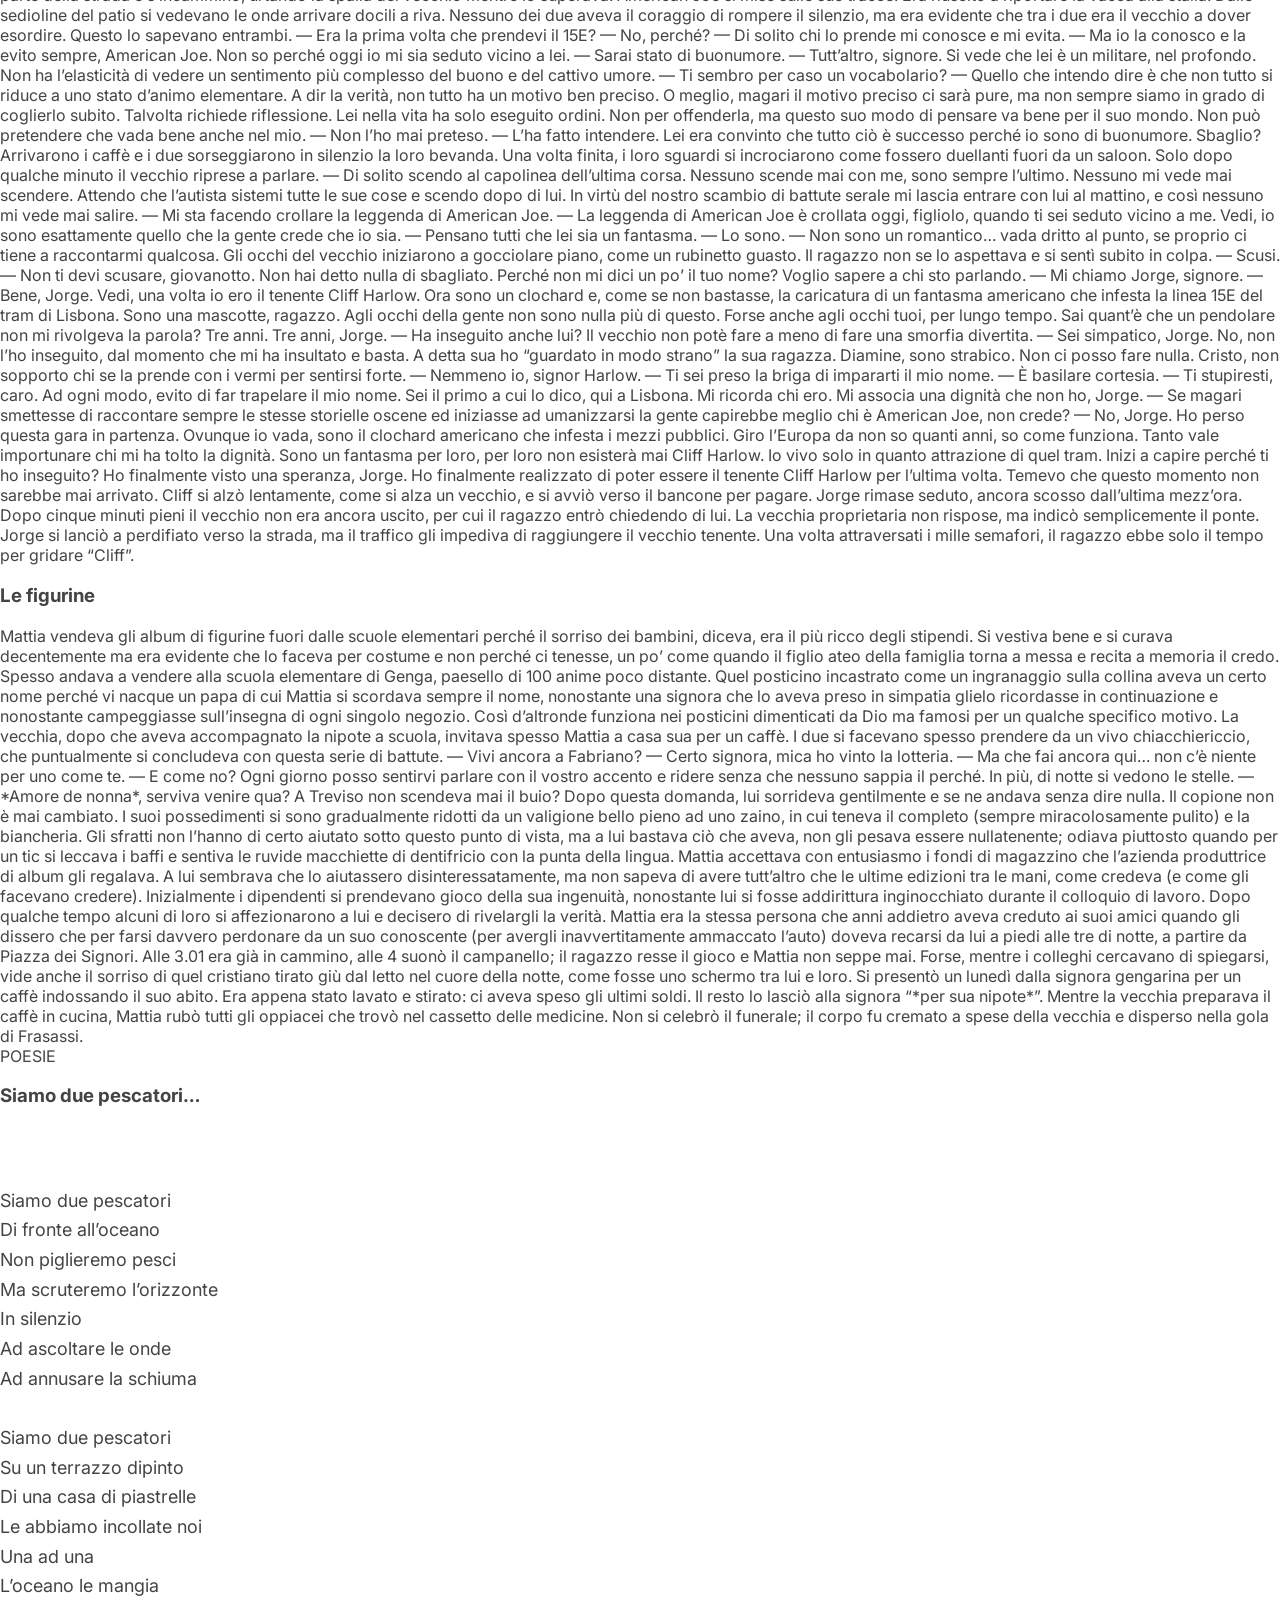
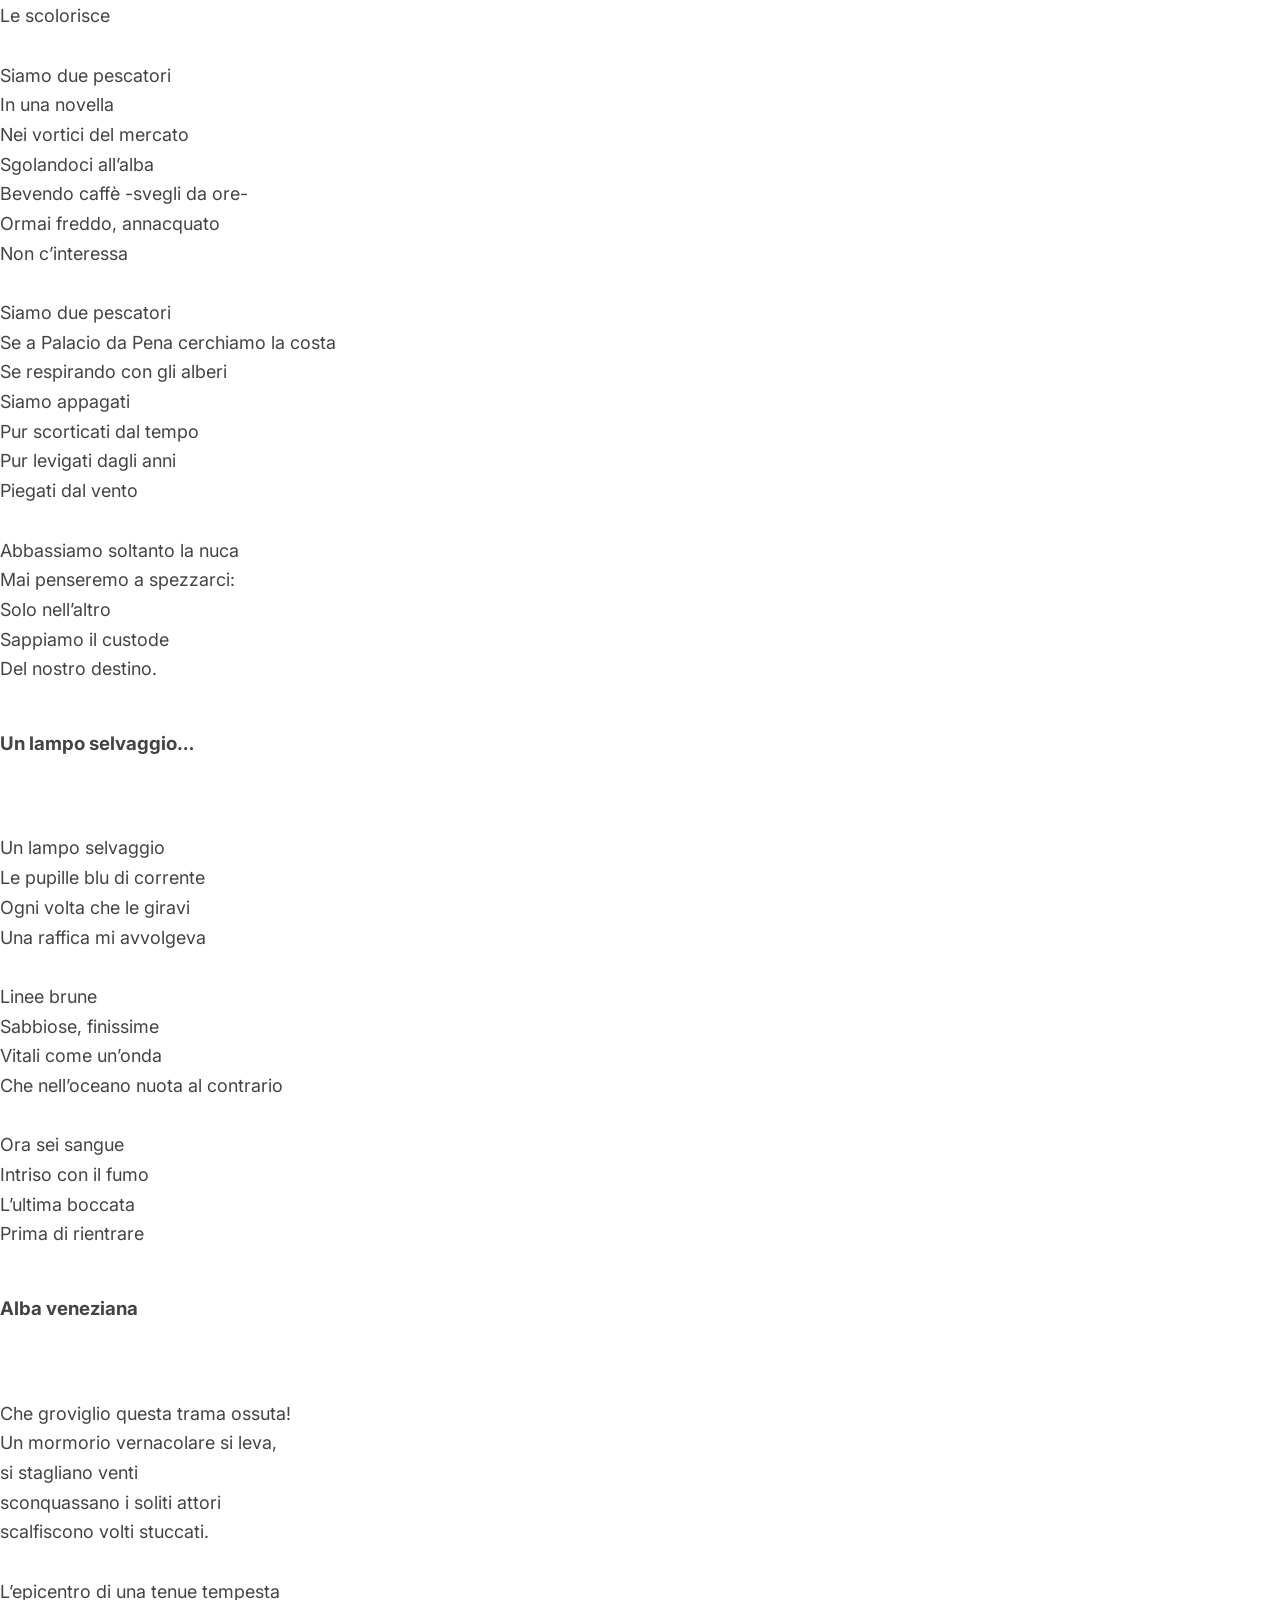
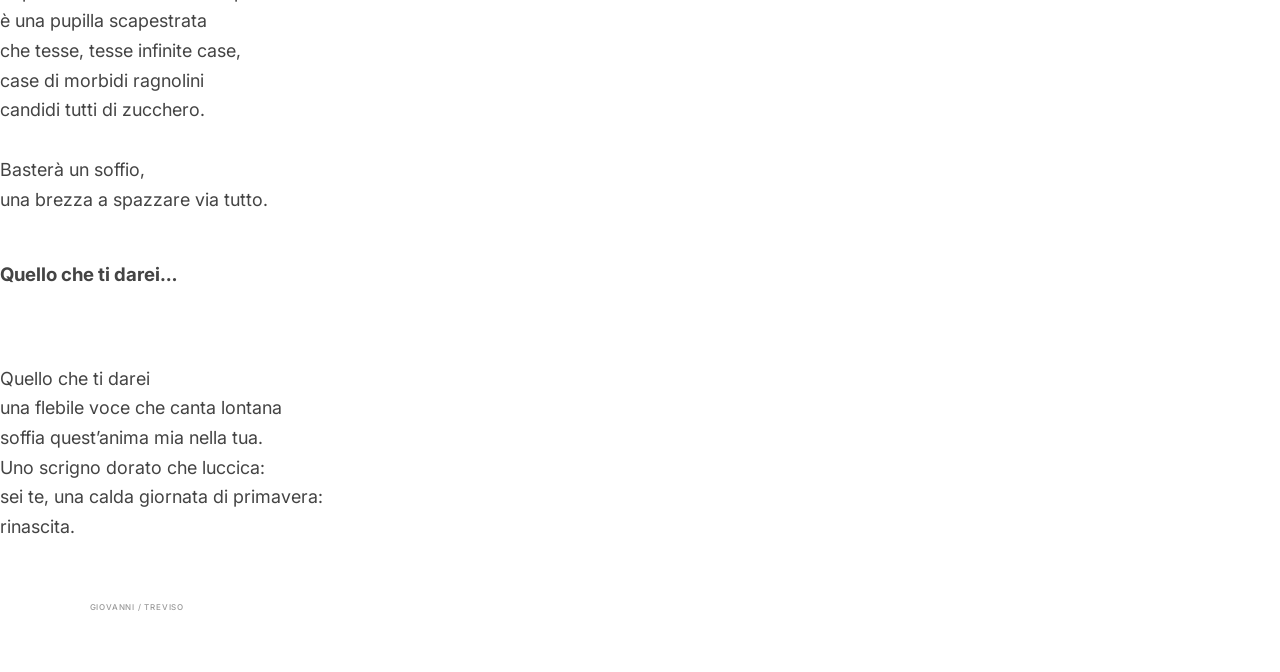
==== commit 14c68ae7: "Update index.html" ====
--- a/index.html
+++ b/index.html
@@ -1,10 +1,11 @@
+```html
 <!DOCTYPE html>
 <html lang="it">
 <head>
-<meta charset="UTF-8">
-<meta name="viewport" content="width=device-width, initial-scale=1.0">
-<title>rouge scrive</title>
-<link rel="stylesheet" href="style.css">
+    <meta charset="UTF-8">
+    <meta name="viewport" content="width=device-width, initial-scale=1.0">
+    <title>rouge scrive</title>
+    <link rel="stylesheet" href="style.css">
 </head>
 
 <body>
@@ -19,9 +20,13 @@
     </nav>
 </header>
 
+
 <main>
 
+    <!-- INTRO -->
+
     <section class="intro">
+
         <div class="wordmark">
             <span>rouge</span> scrive
         </div>
@@ -31,9 +36,528 @@
             <div>Treviso</div>
             <div>21 anni</div>
         </div>
+
     </section>
 
 
+    <!-- ARTICOLI -->
+
+    <section class="category" id="articoli">
+
+        <button class="category-title"
+                onclick="toggleSection('articles-list')">
+
+            <span>01</span>
+
+            <strong>ARTICOLI</strong>
+
+            <i>+</i>
+
+        </button>
+
+        <div class="works" id="articles-list">
+
+            <button class="work-title"
+                    onclick="openWork('article-1')">
+
+                <span>01</span>
+
+                <strong>
+                    La gen-z non si annoia: diagnosi di una crisi generazionale
+                </strong>
+
+                <i>↗</i>
+
+            </button>
+
+        </div>
+
+    </section>
+
+
+    <!-- RACCONTI -->
+
+    <section class="category" id="racconti">
+
+        <button class="category-title"
+                onclick="toggleSection('stories-list')">
+
+            <span>02</span>
+
+            <strong>RACCONTI</strong>
+
+            <i>+</i>
+
+        </button>
+
+        <div class="works" id="stories-list">
+
+            <button class="work-title"
+                    onclick="openWork('story-1')">
+
+                <span>01</span>
+
+                <strong>American Joe</strong>
+
+                <i>↗</i>
+
+            </button>
+
+            <button class="work-title"
+                    onclick="openWork('story-2')">
+
+                <span>02</span>
+
+                <strong>Le figurine</strong>
+
+                <i>↗</i>
+
+            </button>
+
+        </div>
+
+    </section>
+
+
+    <!-- POESIE -->
+
+    <section class="category" id="poesie">
+
+        <button class="category-title"
+                onclick="toggleSection('poems-list')">
+
+            <span>03</span>
+
+            <strong>POESIE</strong>
+
+            <i>+</i>
+
+        </button>
+
+        <div class="works" id="poems-list">
+
+            <button class="work-title"
+                    onclick="openWork('poem-1')">
+
+                <span>01</span>
+
+                <strong>Siamo due pescatori…</strong>
+
+                <i>↗</i>
+
+            </button>
+
+            <button class="work-title"
+                    onclick="openWork('poem-2')">
+
+                <span>02</span>
+
+                <strong>Un lampo selvaggio…</strong>
+
+                <i>↗</i>
+
+            </button>
+
+            <button class="work-title"
+                    onclick="openWork('poem-3')">
+
+                <span>03</span>
+
+                <strong>Alba veneziana</strong>
+
+                <i>↗</i>
+
+            </button>
+
+            <button class="work-title"
+                    onclick="openWork('poem-4')">
+
+                <span>04</span>
+
+                <strong>Quello che ti darei…</strong>
+
+                <i>↗</i>
+
+            </button>
+
+        </div>
+
+    </section>
+
+
+    <!-- ================================================= -->
+    <!-- READER: I TESTI SONO TUTTI QUI, NASCOSTI -->
+    <!-- ================================================= -->
+
+    <section class="reader" id="reader">
+
+        <button class="close-reader"
+                onclick="closeWork()">
+            CHIUDI ×
+        </button>
+
+
+        <!-- ARTICOLO 01 -->
+
+        <article id="article-1" class="work-content">
+
+            <div class="content-label">
+                ARTICOLO / 01
+            </div>
+
+            <h1>
+                La gen-z non si annoia: diagnosi di una crisi generazionale
+            </h1>
+
+            <div class="body-text">
+
+È inutile girarci intorno, in questo mondo è impossibile vivere senza impegni. Anche quando siamo del tutto liberi, per la forma mentis che abbiamo, tendiamo a desiderare di essere impegnati. Così trionfa chiunque ci voglia tenere occupati; la noia è praticamente azzerata, ma proprio da essa nascono pensiero e fantasia. Noi gen-z, invece, ne siamo terribilmente spaventati, perché non siamo mai stati abituati a gestirla: non è semplice trovarsi con la mente alla deriva e ammaliata dalla voce della coscienza, in quanto ciò costituisce un problema al quale bisogna trovare una soluzione complessa. A questo scopo è necessaria un’iniziativa del tutto personale, mentre la quotidianità ci mette davanti impegni posti da un soggetto terzo ed estraneo e interiorizzati come <em>necessari</em> allo svolgimento della vita. Parlo di lavoro, di università, di sport, chi più ne ha più ne metta; impegni che si riflettono in una vita sociale frenetica, superficiale e condotta al solo scopo di “aver qualcosa da fare”, in pieno accordo con un sistema che <em>impone</em> l’impegno costante. Finalmente usciti dall’oblio di un’adolescenza segnata da un uso sregolato di internet e da un mondo mutevole, stiamo ora iniziando a prendere coscienza di questo difetto strutturale; limarlo, tuttavia, causa molti problemi ad alcuni soggetti più deboli.
+In un’età che precede la maturazione e l’ingresso nel mondo degli adulti, molti di noi (soprattutto quelli nati dal 2002 al 2007) sono stati vittime di un’esposizione precoce ai <em>social network</em>. Queste connessioni digitali oggi così tanto discusse e regolate erano ai primi picchi di popolarità, ma ancora abbastanza distanti dalle preoccupazioni della politica e della scienza. Per questo motivo i primi casi di depressione adolescenziale legati all’uso intensivo di social network sono stati provati sulla nostra pelle, così come il calo della soglia dell’attenzione in età scolastica, il dramma dell’incomprensione del testo e la dipendenza da telefono nella <em>teen age</em> sono stati studiati per la prima volta su “cavie” gen-z. Oggi gli adolescenti che si approcciano al mondo di internet sono protetti da regolazioni istituzionali e ricerche scientifiche ma soprattutto i genitori sono consapevoli dei rischi e <em>dovrebbero</em> promuovere un uso controllato del telefono. Noi invece siamo come la sfortunata generazione del boom delle sigarette: quando se ne scoprì la vera natura stavano già tutti lottando contro il cancro.
+A queste istanze di natura psicologica se ne sono sommate altre provenienti da un mondo esterno sempre più ostile: il COVID, la guerra Russia-Ucraina (per noi italiani a 600km scarsi dal confine, tra l’altro) e un <em>Middle East</em> instabile che sta mettendo in ginocchio l’economia globale. Come se non bastasse, due certezze che hanno retto il periodo storico antecedente al nostro si stanno indebolendo: il ceto medio e le medie potenze. Sono gli stessi leader di oggi ad affermarlo: al 56° Forum dell’Economia Globale di Davos, il PM canadese Carney è stato accolto da una standing ovation dopo un’orazione imperniata sull’importanza della salvaguardia delle medie potenze, senza le quali crollerebbe una struttura solida e collaudata—a nostro svantaggio. Inoltre la classe media, pilastro della società contemporanea, si sta svuotando. C’è chi sale, circa un terzo del totale, c’è chi scende, tutti gli altri. Il ceto che dal dopoguerra in poi offriva le possibilità per costruirsi un futuro tranquillo e un determinato <em>status</em> sociale sta crollando. Contro una tale insicurezza geopolitica ed economico-sociale, che difese ha la generazione più sovra-esposta della storia recente?
+Ad ogni modo, l’esposizione precoce ai social e una situazione geopolitico-economica ostile giocano un ruolo nel nostro maturo riconoscimento della frenesia imposta da un ordine generale ormai obsoleto. Ai danni causati da una vita lavorativa, scolastica, sportiva e sociale superficiale alcuni gen-z trovano rimedi drastici: ecco la generazione chiusa in sé stessa, gli <em>hikikomori</em>, le vittime di depressione in età giovanile. Stiamo reagendo a un morbo per il quale non abbiamo anticorpi; costruirsi quelli sbagliati può essere fatale.
+Questo mondo può anche fare a meno di noi, generazione debole e vulnerabile, e per uscirne dobbiamo imparare a convivere con la noia, la quale ci potrebbe regalare due armi importanti: un pensiero critico potenzialmente fuori dal normale (grazie ad alte percentuali di scolarizzazione rispetto alle generazioni precedenti) e una fantasia tutta da scoprire. Fino ad oggi queste risorse sono state negate da una struttura finalizzata esclusivamente a una produttività costante e che non lascia spazio alle pause. Tale sistema ci riempie di impegni a tal punto da abituarci ad essi e vedere la noia come un nemico: iniziamo dunque a sviluppare gli anticorpi giusti, iniziamo a far parlare questa generazione muta, iniziamo ad annoiarci.
+Per la cronaca, trovare la concentrazione giusta per scrivere un testo del genere è stata un’impresa titanica. No, così, per dire. Sono anch’io vittima di ciò che descrivo.
+
+            </div>
+
+        </article>
+
+
+        <!-- RACCONTO 01 -->
+
+        <article id="story-1" class="work-content">
+
+            <div class="content-label">
+                RACCONTO / 01
+            </div>
+
+            <h1>American Joe</h1>
+
+            <div class="body-text">
+
+In mezzo a quegli studenti intonsi, pieni di vita e di speranze, sembrava un decrepito cane invalido imbattutosi in una cucciolata. Essendo figlio dei suoi tempi non poteva mai fare a meno di attaccare briga con lo sventurato che si sedeva vicino a lui; tra una sferragliata e una sbuffata del tram si sentiva il suo accento inconfondibilmente americano blaterare le solite panzane.
+
+Non capitava spesso che qualcuno gli rispondesse, anzi, la maggior parte dei pendolari ormai conosceva l’elemento e stava direttamente in piedi. Così si perdevano nell’aria i soliti “in quei villaggi le ragazze venivano da te, dico sul serio, ti saltavano addosso” e “se ti ascolti quella porcheria è perché non conosci l’impatto dei Doors”. Cosa ci facesse a Lisbona un veterano del Vietnam, nato e cresciuto in un ranch californiano, non lo sapeva nemmeno il destino in persona.
+
+I turisti sembravano non crederci, tanto che molte volte distoglievano l’attenzione da qualunque cosa stessero facendo per assicurarsi che un senzatetto lisbonese avesse un accento così yankee. Evidentemente quel martedì il ragazzo che si sedette vicino a lui era di ottimo umore e gli diede la soddisfazione di un “non mi dire” e di un “davvero”. Non l’avesse mai fatto.
+
+Il vecchio iniziò a sciorinare un vortice di sciocchezze, importunando la vittima a tal punto che la costrinse a scendere due fermate prima. Il vecchio non aveva un nome, a detta sua se l’era scordato. Alcuni studenti, dunque, lo avevano ribattezzato “American Joe”. La cosa curiosa a proposito del vecchio è che nessuno l’avesse mai visto per le strade di Lisbona, neanche nei quartieri più malfamati, neanche dove solitamente si rifugiano i senzatetto.
+
+Pareva che vivesse solo all’interno del tram: nessuno l’aveva mai visto salire, nessuno l’aveva mai visto scendere. Credere ai fantasmi è per i bambini e per i sognatori, ma va anche detto che ogni giorno occupava il medesimo posto, il che era quantomeno insolito. Raccontare le proprie vecchie storie a chi non interessa è una caratteristica precipua degli anziani, un dovere cui non possono proprio sottrarsi, ma è anche un modo per sentirsi meno soli, e American Joe era inequivocabilmente solo.
+
+Per questo, provando dopo tanto tempo quell’irrefrenabile euforia del giorno di un rincontro speciale, il vecchio scese dal tram con un balzo che non gli apparteneva e si mise a inseguire il ragazzo. Nel momento in cui mise piede fuori dal mezzo, divenne invisibile agli occhi di chi stava dentro: alcuni iniziarono a stropicciarseli, altri a pizzicarsi il volto. Pur claudicante, sembrava aleggiare tra i semafori; si muoveva come un ragazzo nelle foreste vietnamite.
+
+Rispolverando gli istinti da cowboy, avvolse la vittima nel lazo ad un incrocio.
+— Che fai, scappi da un vecchio?
+Il ragazzo si girò lentamente, come di fronte al proprio boia, e le parole gli si strozzarono in gola.
+— Oh, ragazzo. Dovresti sapere che un fantasma non ti può fare del male.
+— L… lo so, ma è legittimo preoccuparsi se un senzatetto ti ha inseguito e, nonostante gli anni sulle gambe, ti ha preso. Dovresti quantomeno cambiare approccio.
+American Joe si grattò la testa e pensò ad una risposta.
+
+Non aveva riflettuto sul come attaccare una conversazione, l’istinto gli aveva tolto il tempo. Infatti non aveva preso in considerazione il fatto che il ragazzo potesse essere genuinamente spaventato.
+— Senti, giovanotto, se vuoi un caffè offerto fai strada verso un bar. Altrimenti, vai dove diavolo devi andare.
+Il ragazzo guardò l’orologio e cacciò uno sbadiglio volutamente pronunciato.
+
+Puntò il mento verso un locale sgualcito dall’altra parte della strada e s’incamminò, urtando la spalla del vecchio mentre lo superava. American Joe si mise sulle sue tracce. Era riuscito a riportare la vacca alla stalla. Dalle sedioline del patio si vedevano le onde arrivare docili a riva. Nessuno dei due aveva il coraggio di rompere il silenzio, ma era evidente che tra i due era il vecchio a dover esordire. Questo lo sapevano entrambi.
+
+— Era la prima volta che prendevi il 15E?
+— No, perché?
+— Di solito chi lo prende mi conosce e mi evita.
+— Ma io la conosco e la evito sempre, American Joe. Non so perché oggi io mi sia seduto vicino a lei.
+— Sarai stato di buonumore.
+— Tutt’altro, signore. Si vede che lei è un militare, nel profondo. Non ha l’elasticità di vedere un sentimento più complesso del buono e del cattivo umore.
+
+— Ti sembro per caso un vocabolario?
+— Quello che intendo dire è che non tutto si riduce a uno stato d’animo elementare. A dir la verità, non tutto ha un motivo ben preciso. O meglio, magari il motivo preciso ci sarà pure, ma non sempre siamo in grado di coglierlo subito. Talvolta richiede riflessione. Lei nella vita ha solo eseguito ordini. Non per offenderla, ma questo suo modo di pensare va bene per il suo mondo. Non può pretendere che vada bene anche nel mio.
+— Non l’ho mai preteso.
+
+— L’ha fatto intendere. Lei era convinto che tutto ciò è successo perché io sono di buonumore. Sbaglio?
+Arrivarono i caffè e i due sorseggiarono in silenzio la loro bevanda. Una volta finita, i loro sguardi si incrociarono come fossero duellanti fuori da un saloon. Solo dopo qualche minuto il vecchio riprese a parlare.
+— Di solito scendo al capolinea dell’ultima corsa. Nessuno scende mai con me, sono sempre l’ultimo. Nessuno mi vede mai scendere.
+
+Attendo che l’autista sistemi tutte le sue cose e scendo dopo di lui. In virtù del nostro scambio di battute serale mi lascia entrare con lui al mattino, e così nessuno mi vede mai salire.
+— Mi sta facendo crollare la leggenda di American Joe.
+— La leggenda di American Joe è crollata oggi, figliolo, quando ti sei seduto vicino a me. Vedi, io sono esattamente quello che la gente crede che io sia.
+— Pensano tutti che lei sia un fantasma.
+— Lo sono.
+
+— Non sono un romantico… vada dritto al punto, se proprio ci tiene a raccontarmi qualcosa.
+Gli occhi del vecchio iniziarono a gocciolare piano, come un rubinetto guasto. Il ragazzo non se lo aspettava e si sentì subito in colpa.
+— Scusi.
+— Non ti devi scusare, giovanotto. Non hai detto nulla di sbagliato. Perché non mi dici un po’ il tuo nome? Voglio sapere a chi sto parlando.
+— Mi chiamo Jorge, signore.
+— Bene, Jorge. Vedi, una volta io ero il tenente Cliff Harlow.
+
+Ora sono un clochard e, come se non bastasse, la caricatura di un fantasma americano che infesta la linea 15E del tram di Lisbona. Sono una mascotte, ragazzo. Agli occhi della gente non sono nulla più di questo. Forse anche agli occhi tuoi, per lungo tempo. Sai quant’è che un pendolare non mi rivolgeva la parola? Tre anni. Tre anni, Jorge.
+— Ha inseguito anche lui?
+Il vecchio non potè fare a meno di fare una smorfia divertita.
+— Sei simpatico, Jorge.
+
+No, non l’ho inseguito, dal momento che mi ha insultato e basta. A detta sua ho “guardato in modo strano” la sua ragazza. Diamine, sono strabico. Non ci posso fare nulla. Cristo, non sopporto chi se la prende con i vermi per sentirsi forte.
+— Nemmeno io, signor Harlow.
+— Ti sei preso la briga di impararti il mio nome.
+— È basilare cortesia.
+— Ti stupiresti, caro. Ad ogni modo, evito di far trapelare il mio nome. Sei il primo a cui lo dico, qui a Lisbona. Mi ricorda chi ero.
+
+Mi associa una dignità che non ho, Jorge.
+— Se magari smettesse di raccontare sempre le stesse storielle oscene ed iniziasse ad umanizzarsi la gente capirebbe meglio chi è American Joe, non crede?
+— No, Jorge. Ho perso questa gara in partenza. Ovunque io vada, sono il clochard americano che infesta i mezzi pubblici. Giro l’Europa da non so quanti anni, so come funziona. Tanto vale importunare chi mi ha tolto la dignità. Sono un fantasma per loro, per loro non esisterà mai Cliff Harlow.
+
+Io vivo solo in quanto attrazione di quel tram. Inizi a capire perché ti ho inseguito? Ho finalmente visto una speranza, Jorge. Ho finalmente realizzato di poter essere il tenente Cliff Harlow per l’ultima volta. Temevo che questo momento non sarebbe mai arrivato.
+Cliff si alzò lentamente, come si alza un vecchio, e si avviò verso il bancone per pagare. Jorge rimase seduto, ancora scosso dall’ultima mezz’ora.
+
+Dopo cinque minuti pieni il vecchio non era ancora uscito, per cui il ragazzo entrò chiedendo di lui. La vecchia proprietaria non rispose, ma indicò semplicemente il ponte. Jorge si lanciò a perdifiato verso la strada, ma il traffico gli impediva di raggiungere il vecchio tenente. Una volta attraversati i mille semafori, il ragazzo ebbe solo il tempo per gridare “Cliff”.
+
+            </div>
+
+        </article>
+
+
+        <!-- RACCONTO 02 -->
+
+        <article id="story-2" class="work-content">
+
+            <div class="content-label">
+                RACCONTO / 02
+            </div>
+
+            <h1>Le figurine</h1>
+
+            <div class="body-text">
+
+Mattia vendeva gli album di figurine fuori dalle scuole elementari perché il sorriso dei bambini, diceva, era il più ricco degli stipendi. Si vestiva bene e si curava decentemente ma era evidente che lo faceva per costume e non perché ci tenesse, un po’ come quando il figlio ateo della famiglia torna a messa e recita a memoria il credo. Spesso andava a vendere alla scuola elementare di Genga, paesello di 100 anime poco distante.
+
+Quel posticino incastrato come un ingranaggio sulla collina aveva un certo nome perché vi nacque un papa di cui Mattia si scordava sempre il nome, nonostante una signora che lo aveva preso in simpatia glielo ricordasse in continuazione e nonostante campeggiasse sull’insegna di ogni singolo negozio. Così d’altronde funziona nei posticini dimenticati da Dio ma famosi per un qualche specifico motivo. La vecchia, dopo che aveva accompagnato la nipote a scuola, invitava spesso Mattia a casa sua per un caffè.
+
+I due si facevano spesso prendere da un vivo chiacchiericcio, che puntualmente si concludeva con questa serie di battute.
+— Vivi ancora a Fabriano?
+— Certo signora, mica ho vinto la lotteria.
+— Ma che fai ancora qui… non c’è niente per uno come te.
+— E come no? Ogni giorno posso sentirvi parlare con il vostro accento e ridere senza che nessuno sappia il perché. In più, di notte si vedono le stelle.
+— *Amore de nonna*, serviva venire qua? A Treviso non scendeva mai il buio?
+
+Dopo questa domanda, lui sorrideva gentilmente e se ne andava senza dire nulla. Il copione non è mai cambiato. I suoi possedimenti si sono gradualmente ridotti da un valigione bello pieno ad uno zaino, in cui teneva il completo (sempre miracolosamente pulito) e la biancheria.
+
+Gli sfratti non l’hanno di certo aiutato sotto questo punto di vista, ma a lui bastava ciò che aveva, non gli pesava essere nullatenente; odiava piuttosto quando per un tic si leccava i baffi e sentiva le ruvide macchiette di dentifricio con la punta della lingua. Mattia accettava con entusiasmo i fondi di magazzino che l’azienda produttrice di album gli regalava.
+
+A lui sembrava che lo aiutassero disinteressatamente, ma non sapeva di avere tutt’altro che le ultime edizioni tra le mani, come credeva (e come gli facevano credere). Inizialmente i dipendenti si prendevano gioco della sua ingenuità, nonostante lui si fosse addirittura inginocchiato durante il colloquio di lavoro. Dopo qualche tempo alcuni di loro si affezionarono a lui e decisero di rivelargli la verità.
+
+Mattia era la stessa persona che anni addietro aveva creduto ai suoi amici quando gli dissero che per farsi davvero perdonare da un suo conoscente (per avergli inavvertitamente ammaccato l’auto) doveva recarsi da lui a piedi alle tre di notte, a partire da Piazza dei Signori. Alle 3.01 era già in cammino, alle 4 suonò il campanello; il ragazzo resse il gioco e Mattia non seppe mai.
+
+Forse, mentre i colleghi cercavano di spiegarsi, vide anche il sorriso di quel cristiano tirato giù dal letto nel cuore della notte, come fosse uno schermo tra lui e loro. Si presentò un lunedì dalla signora gengarina per un caffè indossando il suo abito. Era appena stato lavato e stirato: ci aveva speso gli ultimi soldi. Il resto lo lasciò alla signora “*per sua nipote*”. Mentre la vecchia preparava il caffè in cucina, Mattia rubò tutti gli oppiacei che trovò nel cassetto delle medicine.
+
+Non si celebrò il funerale; il corpo fu cremato a spese della vecchia e disperso nella gola di Frasassi.
+
+            </div>
+
+        </article>
+
+
+        <!-- POESIA 01 -->
+
+        <article id="poem-1" class="work-content">
+
+            <div class="content-label">
+                POESIA / 01
+            </div>
+
+            <h1>Siamo due pescatori…</h1>
+
+            <div class="poem">
+
+Siamo due pescatori
+Di fronte all’oceano
+Non piglieremo pesci
+Ma scruteremo l’orizzonte
+In silenzio
+Ad ascoltare le onde
+Ad annusare la schiuma
+
+Siamo due pescatori
+Su un terrazzo dipinto
+Di una casa di piastrelle
+Le abbiamo incollate noi
+Una ad una
+L’oceano le mangia
+Le scolorisce
+
+Siamo due pescatori
+In una novella
+Nei vortici del mercato
+Sgolandoci all’alba
+Bevendo caffè
+-svegli da ore-
+Ormai freddo, annacquato
+Non c’interessa
+
+Siamo due pescatori
+Se a Palacio da Pena cerchiamo la costa
+Se respirando con gli alberi
+Siamo appagati
+Pur scorticati dal tempo
+Pur levigati dagli anni
+Piegati dal vento
+Abbassiamo soltanto la nuca
+Mai penseremo a spezzarci:
+Solo nell’altro
+Sappiamo il custode
+Del nostro destino.
+
+            </div>
+
+        </article>
+
+
+        <!-- POESIA 02 -->
+
+        <article id="poem-2" class="work-content">
+
+            <div class="content-label">
+                POESIA / 02
+            </div>
+
+            <h1>Un lampo selvaggio…</h1>
+
+            <div class="poem">
+
+Un lampo selvaggio
+Le pupille blu di corrente
+Ogni volta che le giravi
+Una raffica mi avvolgeva
+Linee brune
+Sabbiose, finissime
+Vitali come un’onda
+Che nell’oceano nuota al contrario
+Ora sei sangue
+Intriso con il fumo
+L’ultima boccata
+Prima di rientrare
+
+            </div>
+
+        </article>
+
+
+        <!-- POESIA 03 -->
+
+        <article id="poem-3" class="work-content">
+
+            <div class="content-label">
+                POESIA / 03
+            </div>
+
+            <h1>Alba veneziana</h1>
+
+            <div class="poem">
+
+Che groviglio questa trama ossuta!
+Un mormorio vernacolare si leva,
+si stagliano venti
+sconquassano i soliti attori
+scalfiscono volti stuccati.
+
+L’epicentro di una tenue tempesta
+è una pupilla scapestrata
+che tesse, tesse infinite case,
+case di morbidi ragnolini
+candidi tutti di zucchero.
+
+Basterà un soffio,
+una brezza
+a spazzare via tutto.
+
+            </div>
+
+        </article>
+
+
+        <!-- POESIA 04 -->
+
+        <article id="poem-4" class="work-content">
+
+            <div class="content-label">
+                POESIA / 04
+            </div>
+
+            <h1>Quello che ti darei…</h1>
+
+            <div class="poem">
+
+Quello che ti darei
+una flebile voce
+che canta lontana
+soffia quest’anima mia
+nella tua.
+
+Uno scrigno dorato
+che luccica:
+sei te,
+una calda giornata
+di primavera:
+rinascita.
+
+            </div>
+
+        </article>
+
+    </section>
+
+</main>
+
+
+<footer>
+    <span>ROUGE SCRIVE</span>
+    <span>TREVISO — 2026</span>
+</footer>
+
+
+<script>
+
+function toggleSection(id) {
+
+    const element = document.getElementById(id);
+
+    element.classList.toggle("open");
+
+}
+
+
+function openWork(id) {
+
+    const reader = document.getElementById("reader");
+
+    document.querySelectorAll(".work-content").forEach(function(work) {
+        work.classList.remove("active");
+    });
+
+    document.getElementById(id).classList.add("active");
+
+    reader.classList.add("open");
+
+    document.body.style.overflow = "hidden";
+
+}
+
+
+function closeWork() {
+
+    const reader = document.getElementById("reader");
+
+    reader.classList.remove("open");
+
+    document.querySelectorAll(".work-content").forEach(function(work) {
+        work.classList.remove("active");
+    });
+
+    document.body.style.overflow = "";
+
+}
+
+</script>
+
+</body>
+</html>
+```
     <!-- ARTICOLI -->
 
     <section class="category" id="articoli">
--- a/style.css
+++ b/style.css
@@ -1,11 +1,11 @@
-@import url('https://fonts.googleapis.com/css2?family=DM+Mono:wght@400;500&family=Inter:wght@400;500;700&display=swap');
+@import url('https://fonts.googleapis.com/css2?family=Inter:wght@400;500;600&display=swap');
 
 :root {
-    --white: #f7f7f5;
-    --black: #171717;
-    --gray: #777;
-    --light-gray: #c8c8c5;
-    --red: #a00000;
+    --white: #fff;
+    --light: #ededed;
+    --gray: #999;
+    --dark-gray: #444;
+    --red: #980000;
 }
 
 * {
@@ -19,52 +19,63 @@
 body {
     margin: 0;
     background: var(--white);
-    color: var(--black);
-    font-family: Inter, Arial, sans-serif;
-}
-
-
-/* HEADER */
+    color: var(--dark-gray);
+    font-family: Inter, Helvetica, Arial, sans-serif;
+    font-weight: 400;
+}
+
+button,
+a {
+    font-family: inherit;
+}
+
+
+/* =========================
+   HEADER
+========================= */
 
 header {
-    height: 76px;
-    padding: 0 4vw;
+    height: 62px;
+    padding: 0 5vw;
 
     display: flex;
     align-items: center;
     justify-content: space-between;
 
-    border-bottom: 2px solid var(--black);
+    border-bottom: 1px solid var(--gray);
 
     position: sticky;
     top: 0;
-    z-index: 100;
-
-    background: rgba(247, 247, 245, 0.97);
-}
-
-.logo {
-    font-family: "DM Mono", monospace;
-    font-size: 16px;
-    font-weight: 500;
-    letter-spacing: 0.18em;
+    z-index: 50;
+
+    background: rgba(255,255,255,.97);
+}
+
+.site-name {
+    color: var(--dark-gray);
+    text-decoration: none;
+
+    font-size: 12px;
+    font-weight: 500;
+    letter-spacing: .08em;
+}
+
+.site-name span {
+    color: var(--red);
 }
 
 nav {
     display: flex;
-    gap: 2.2rem;
+    gap: 28px;
 }
 
 nav a {
-    color: var(--black);
+    color: var(--dark-gray);
     text-decoration: none;
 
-    font-family: "DM Mono", monospace;
-    font-size: 12px;
-    font-weight: 500;
-    letter-spacing: 0.1em;
-
-    transition: color 0.2s ease;
+    font-size: 10px;
+    font-weight: 500;
+    letter-spacing: .1em;
 }
 
 nav a:hover {
@@ -72,157 +83,438 @@
 }
 
 
-/* LAYOUT */
-
-main {
-    max-width: 1280px;
-    margin: 0 auto;
-}
-
-
-/* HERO */
-
-.hero {
-    min-height: 58vh;
-
-    display: flex;
-    align-items: flex-end;
-
-    padding: 8vw 5vw 7vw;
-
-    border-bottom: 1px solid var(--light-gray);
-}
-
-.bio {
+/* =========================
+   INTRO
+========================= */
+
+.intro {
+    min-height: calc(100vh - 62px);
+
+    padding: 7vw 7vw 5vw;
+
     display: flex;
     flex-direction: column;
-
-    font-size: clamp(42px, 8vw, 112px);
-    line-height: 0.88;
-
-    font-weight: 700;
-    letter-spacing: -0.065em;
-}
-
-.bio span:first-child {
-    color: var(--red);
-}
-
-
-/* SECTIONS */
-
-.section {
-    padding: 8vw 5vw 2vw;
-}
-
-.section-label {
-    margin-bottom: 5vw;
-
-    padding-top: 12px;
-
-    border-top: 2px solid var(--black);
-
-    color: var(--red);
-
-    font-family: "DM Mono", monospace;
-    font-size: 13px;
-    font-weight: 500;
-    letter-spacing: 0.14em;
-}
-
-article {
-    max-width: 880px;
-    margin-bottom: 9vw;
-}
-
-article h1 {
-    margin: 0 0 2rem;
-
-    font-size: clamp(26px, 4vw, 52px);
-    line-height: 1.02;
-
-    font-weight: 700;
-    letter-spacing: -0.045em;
-}
-
-
-/* TESTI */
-
-.text,
+    justify-content: space-between;
+
+    border-bottom: 1px solid var(--gray);
+
+    position: relative;
+}
+
+.intro::before {
+    content: "";
+
+    position: absolute;
+    left: 7vw;
+    top: 0;
+
+    width: 1px;
+    height: 100%;
+
+    background: var(--gray);
+}
+
+.wordmark {
+    margin-left: 5vw;
+    margin-top: 5vw;
+
+    font-size: clamp(70px, 13vw, 180px);
+    line-height: .82;
+
+    font-weight: 500;
+    letter-spacing: -.075em;
+
+    color: var(--dark-gray);
+}
+
+.wordmark span {
+    color: var(--red);
+}
+
+
+/* BIO MOLTO PIÙ PICCOLA */
+
+.bio {
+    margin-left: 5vw;
+    padding-left: 2vw;
+
+    border-left: 1px solid var(--gray);
+
+    display: flex;
+    flex-direction: column;
+    gap: 3px;
+
+    font-size: 8px;
+    line-height: 1.45;
+
+    letter-spacing: .12em;
+    text-transform: uppercase;
+
+    color: var(--gray);
+}
+
+.bio div:first-child {
+    color: var(--dark-gray);
+}
+
+
+/* =========================
+   CATEGORIE
+========================= */
+
+.category {
+    border-bottom: 1px solid var(--gray);
+}
+
+.category-title {
+    width: 100%;
+    min-height: 145px;
+
+    padding: 0 7vw;
+
+    display: grid;
+    grid-template-columns: 8vw 1fr 4vw;
+    align-items: center;
+
+    border: 0;
+    background: var(--white);
+
+    color: var(--dark-gray);
+
+    cursor: pointer;
+    text-align: left;
+}
+
+.category-title span {
+    align-self: start;
+    padding-top: 28px;
+
+    color: var(--red);
+
+    font-size: 9px;
+    font-weight: 500;
+}
+
+.category-title strong {
+    font-size: clamp(38px, 6vw, 82px);
+    font-weight: 500;
+
+    letter-spacing: -.065em;
+}
+
+.category-title i {
+    justify-self: end;
+
+    color: var(--red);
+
+    font-size: 25px;
+    font-style: normal;
+    font-weight: 400;
+}
+
+.category-title:hover {
+    background: var(--light);
+}
+
+
+/* =========================
+   TITOLI
+========================= */
+
+.works {
+    display: none;
+
+    margin: 0 7vw;
+
+    border-top: 1px solid var(--gray);
+}
+
+.works.open {
+    display: block;
+}
+
+.work-title {
+    width: 100%;
+    min-height: 82px;
+
+    padding: 0 2vw;
+
+    display: grid;
+    grid-template-columns: 55px 1fr 30px;
+    align-items: center;
+
+    border: 0;
+    border-bottom: 1px solid var(--gray);
+
+    background: var(--light);
+
+    color: var(--dark-gray);
+
+    cursor: pointer;
+    text-align: left;
+}
+
+.work-title span {
+    color: var(--red);
+
+    font-size: 9px;
+    font-weight: 500;
+}
+
+.work-title strong {
+    font-size: 19px;
+    line-height: 1.25;
+
+    font-weight: 400;
+    letter-spacing: -.015em;
+}
+
+.work-title i {
+    justify-self: end;
+
+    color: var(--red);
+
+    font-size: 16px;
+    font-style: normal;
+}
+
+.work-title:hover {
+    background: var(--white);
+}
+
+.work-title:hover strong {
+    color: var(--red);
+}
+
+
+/* =========================
+   LETTORE
+   DIVENTA UNA PAGINA
+   SOVRAPPOSTA
+========================= */
+
+.reader {
+    display: none;
+
+    position: fixed;
+    inset: 0;
+
+    z-index: 100;
+
+    overflow-y: auto;
+
+    padding: 70px 9vw 100px;
+
+    background: var(--white);
+
+    border-top: 3px solid var(--red);
+}
+
+.reader.open {
+    display: block;
+}
+
+.close-reader {
+    position: fixed;
+    top: 25px;
+    right: 6vw;
+
+    border: 0;
+    background: transparent;
+
+    color: var(--red);
+
+    cursor: pointer;
+
+    font-size: 10px;
+    font-weight: 500;
+    letter-spacing: .12em;
+}
+
+.work-content {
+    display: none;
+
+    width: min(850px, 100%);
+
+    margin: 0 auto;
+}
+
+.work-content.active {
+    display: block;
+}
+
+.content-label {
+    margin-bottom: 32px;
+
+    color: var(--red);
+
+    font-size: 9px;
+    font-weight: 500;
+
+    letter-spacing: .12em;
+}
+
+.work-content h1 {
+    margin: 0 0 65px;
+
+    color: var(--dark-gray);
+
+    font-size: clamp(38px, 6vw, 72px);
+    line-height: .98;
+
+    font-weight: 500;
+    letter-spacing: -.06em;
+}
+
+
+/* =========================
+   TESTO
+   STESSO FONT DEL SITO
+========================= */
+
+.body-text,
 .poem {
-    font-family: Georgia, "Times New Roman", serif;
-
+    font-family: inherit;
+
+    font-size: 17px;
+    line-height: 1.7;
+
+    font-weight: 400;
+
+    white-space: pre-line;
+
+    color: var(--dark-gray);
+}
+
+.body-text em {
+    font-style: italic;
+}
+
+
+/* POESIA */
+
+.poem {
     font-size: 18px;
-    line-height: 1.55;
-
-    white-space: pre-line;
-}
-
-.text em {
-    font-style: italic;
-}
-
-
-/* POESIA */
-
-.poem {
-    font-size: 20px;
-    line-height: 1.35;
-}
-
-
-/* FOOTER */
+    line-height: 1.65;
+}
+
+
+/* =========================
+   FOOTER
+========================= */
 
 footer {
-    margin-top: 5vw;
-    padding: 25px 5vw 40px;
-
-    border-top: 2px solid var(--black);
+    min-height: 100px;
+
+    padding: 30px 7vw;
+
+    display: flex;
+    justify-content: space-between;
+
+    font-size: 8px;
+    font-weight: 500;
+
+    letter-spacing: .1em;
 
     color: var(--gray);
-
-    font-family: "DM Mono", monospace;
-    font-size: 12px;
-}
-
-
-/* MOBILE */
+}
+
+footer span:first-child {
+    color: var(--red);
+}
+
+
+/* =========================
+   MOBILE
+========================= */
 
 @media (max-width: 700px) {
 
     header {
-        height: auto;
-        min-height: 68px;
-
-        padding: 20px 5vw;
-
-        align-items: flex-start;
-
-        gap: 20px;
+        height: 58px;
+        padding: 0 6vw;
     }
 
     nav {
-        gap: 1rem;
-
-        flex-wrap: wrap;
-        justify-content: flex-end;
-    }
-
-    .hero {
-        min-height: 48vh;
-
-        padding: 20vw 6vw 12vw;
-    }
-
-    .section {
-        padding: 18vw 6vw 2vw;
-    }
-
-    .text {
+        gap: 12px;
+        flex-direction: column;
+        align-items: flex-end;
+    }
+
+    .intro {
+        min-height: calc(100vh - 58px);
+
+        padding: 15vw 7vw 10vw;
+    }
+
+    .intro::before {
+        left: 7vw;
+    }
+
+    .wordmark {
+        margin-left: 6vw;
+        margin-top: 15vw;
+
+        font-size: clamp(62px, 18vw, 110px);
+    }
+
+    .bio {
+        margin-left: 6vw;
+        padding-left: 4vw;
+
+        font-size: 7px;
+    }
+
+    .category-title {
+        min-height: 110px;
+
+        padding: 0 7vw;
+
+        grid-template-columns: 40px 1fr 25px;
+    }
+
+    .category-title strong {
+        font-size: clamp(32px, 10vw, 55px);
+    }
+
+    .works {
+        margin: 0 7vw;
+    }
+
+    .work-title {
+        min-height: 75px;
+
+        padding: 12px 3vw;
+
+        grid-template-columns: 35px 1fr 20px;
+    }
+
+    .work-title strong {
+        font-size: 16px;
+    }
+
+    .reader {
+        padding: 70px 7vw 80px;
+    }
+
+    .close-reader {
+        top: 22px;
+        right: 7vw;
+    }
+
+    .work-content h1 {
+        margin-bottom: 45px;
+
+        font-size: clamp(36px, 11vw, 60px);
+    }
+
+    .body-text {
+        font-size: 16px;
+        line-height: 1.7;
+    }
+
+    .poem {
         font-size: 17px;
-    }
-
-    .poem {
-        font-size: 18px;
-    }
-}
+        line-height: 1.65;
+    }
+}
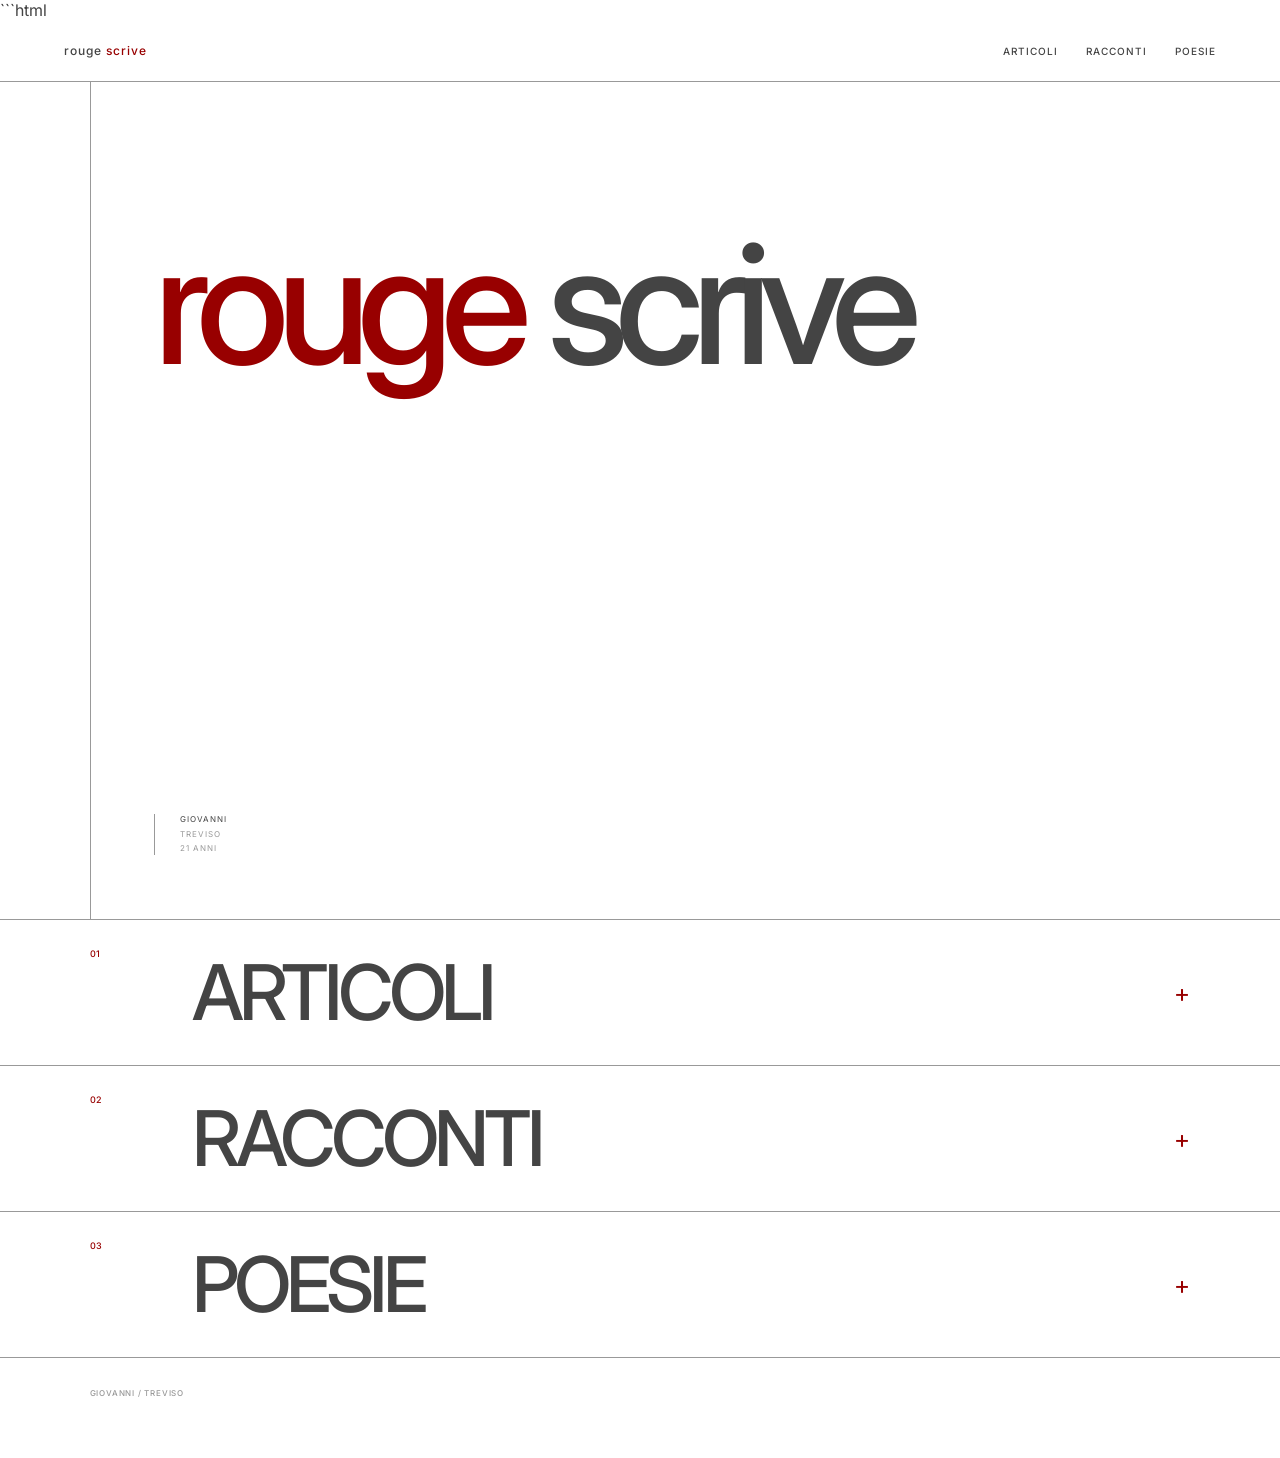
==== commit 5d226edb: "Agg index.html" ====
--- a/index.html
+++ b/index.html
@@ -506,752 +506,5 @@
 
 
 <footer>
-    <span>ROUGE SCRIVE</span>
-    <span>TREVISO — 2026</span>
-</footer>
-
-
-<script>
-
-function toggleSection(id) {
-
-    const element = document.getElementById(id);
-
-    element.classList.toggle("open");
-
-}
-
-
-function openWork(id) {
-
-    const reader = document.getElementById("reader");
-
-    document.querySelectorAll(".work-content").forEach(function(work) {
-        work.classList.remove("active");
-    });
-
-    document.getElementById(id).classList.add("active");
-
-    reader.classList.add("open");
-
-    document.body.style.overflow = "hidden";
-
-}
-
-
-function closeWork() {
-
-    const reader = document.getElementById("reader");
-
-    reader.classList.remove("open");
-
-    document.querySelectorAll(".work-content").forEach(function(work) {
-        work.classList.remove("active");
-    });
-
-    document.body.style.overflow = "";
-
-}
-
-</script>
-
-</body>
-</html>
-```
-    <!-- ARTICOLI -->
-
-    <section class="category" id="articoli">
-
-        <button class="category-title" onclick="toggleSection('articles-list')">
-            <span>01</span>
-            <strong>ARTICOLI</strong>
-            <i>+</i>
-        </button>
-
-        <div class="works" id="articles-list">
-
-            <button class="work-title" onclick="openWork('article-1')">
-                <span>01</span>
-                <strong>La gen-z non si annoia: diagnosi di una crisi generazionale</strong>
-                <i>↗</i>
-            </button>
-
-        </div>
-
-    </section>
-
-
-    <!-- RACCONTI -->
-
-    <section class="category" id="racconti">
-
-        <button class="category-title" onclick="toggleSection('stories-list')">
-            <span>02</span>
-            <strong>RACCONTI</strong>
-            <i>+</i>
-        </button>
-
-        <div class="works" id="stories-list">
-
-            <button class="work-title" onclick="openWork('story-1')">
-                <span>01</span>
-                <strong>American Joe</strong>
-                <i>↗</i>
-            </button>
-
-            <button class="work-title" onclick="openWork('story-2')">
-                <span>02</span>
-                <strong>Le figurine</strong>
-                <i>↗</i>
-            </button>
-
-        </div>
-
-    </section>
-
-
-    <!-- POESIE -->
-
-    <section class="category" id="poesie">
-
-        <button class="category-title" onclick="toggleSection('poems-list')">
-            <span>03</span>
-            <strong>POESIE</strong>
-            <i>+</i>
-        </button>
-
-        <div class="works" id="poems-list">
-
-            <button class="work-title" onclick="openWork('poem-1')">
-                <span>01</span>
-                <strong>Siamo due pescatori…</strong>
-                <i>↗</i>
-            </button>
-
-            <button class="work-title" onclick="openWork('poem-2')">
-                <span>02</span>
-                <strong>Un lampo selvaggio…</strong>
-                <i>↗</i>
-            </button>
-
-            <button class="work-title" onclick="openWork('poem-3')">
-                <span>03</span>
-                <strong>Alba veneziana</strong>
-                <i>↗</i>
-            </button>
-
-            <button class="work-title" onclick="openWork('poem-4')">
-                <span>04</span>
-                <strong>Quello che ti darei…</strong>
-                <i>↗</i>
-            </button>
-
-        </div>
-
-    </section>
-
-
-    <!-- CONTENITORI DEI TESTI -->
-
-    <section class="reader" id="reader">
-
-        <button class="close-reader" onclick="closeWork()">CHIUDI ×</button>
-
-        <article id="article-1" class="work-content">
-
-            <div class="content-label">ARTICOLO / 01</div>
-
-            <h1>La gen-z non si annoia: diagnosi di una crisi generazionale</h1>
-
-            <div class="body-text">
-
-È inutile girarci intorno, in questo mondo è impossibile vivere senza impegni. Anche quando siamo del tutto liberi, per la forma mentis che abbiamo, tendiamo a desiderare di essere impegnati. Così trionfa chiunque ci voglia tenere occupati; la noia è praticamente azzerata, ma proprio da essa nascono pensiero e fantasia. Noi gen-z, invece, ne siamo terribilmente spaventati, perché non siamo mai stati abituati a gestirla: non è semplice trovarsi con la mente alla deriva e ammaliata dalla voce della coscienza, in quanto ciò costituisce un problema al quale bisogna trovare una soluzione complessa. A questo scopo è necessaria un’iniziativa del tutto personale, mentre la quotidianità ci mette davanti impegni posti da un soggetto terzo ed estraneo e interiorizzati come <em>necessari</em> allo svolgimento della vita. Parlo di lavoro, di università, di sport, chi più ne ha più ne metta; impegni che si riflettono in una vita sociale frenetica, superficiale e condotta al solo scopo di “aver qualcosa da fare”, in pieno accordo con un sistema che <em>impone</em> l’impegno costante. Finalmente usciti dall’oblio di un’adolescenza segnata da un uso sregolato di internet e da un mondo mutevole, stiamo ora iniziando a prendere coscienza di questo difetto strutturale; limarlo, tuttavia, causa molti problemi ad alcuni soggetti più deboli.
-
-In un’età che precede la maturazione e l’ingresso nel mondo degli adulti, molti di noi (soprattutto quelli nati dal 2002 al 2007) sono stati vittime di un’esposizione precoce ai <em>social network</em>. Queste connessioni digitali oggi così tanto discusse e regolate erano ai primi picchi di popolarità, ma ancora abbastanza distanti dalle preoccupazioni della politica e della scienza. Per questo motivo i primi casi di depressione adolescenziale legati all’uso intensivo di social network sono stati provati sulla nostra pelle, così come il calo della soglia dell’attenzione in età scolastica, il dramma dell’incomprensione del testo e la dipendenza da telefono nella <em>teen age</em> sono stati studiati per la prima volta su “cavie” gen-z. Oggi gli adolescenti che si approcciano al mondo di internet sono protetti da regolazioni istituzionali e ricerche scientifiche ma soprattutto i genitori sono consapevoli dei rischi e <em>dovrebbero</em> promuovere un uso controllato del telefono. Noi invece siamo come la sfortunata generazione del boom delle sigarette: quando se ne scoprì la vera natura stavano già tutti lottando contro il cancro.
-
-A queste istanze di natura psicologica se ne sono sommate altre provenienti da un mondo esterno sempre più ostile: il COVID, la guerra Russia-Ucraina (per noi italiani a 600km scarsi dal confine, tra l’altro) e un <em>Middle East</em> instabile che sta mettendo in ginocchio l’economia globale. Come se non bastasse, due certezze che hanno retto il periodo storico antecedente al nostro si stanno indebolendo: il ceto medio e le medie potenze. Sono gli stessi leader di oggi ad affermarlo: al 56° Forum dell’Economia Globale di Davos, il PM canadese Carney è stato accolto da una standing ovation dopo un’orazione imperniata sull’importanza della salvaguardia delle medie potenze, senza le quali crollerebbe una struttura solida e collaudata—a nostro svantaggio. Inoltre la classe media, pilastro della società contemporanea, si sta svuotando. C’è chi sale, circa un terzo del totale, c’è chi scende, tutti gli altri. Il ceto che dal dopoguerra in poi offriva le possibilità per costruirsi un futuro tranquillo e un determinato <em>status</em> sociale sta crollando. Contro una tale insicurezza geopolitica ed economico-sociale, che difese ha la generazione più sovra-esposta della storia recente?
-
-Ad ogni modo, l’esposizione precoce ai social e una situazione geopolitico-economica ostile giocano un ruolo nel nostro maturo riconoscimento della frenesia imposta da un ordine generale ormai obsoleto. Ai danni causati da una vita lavorativa, scolastica, sportiva e sociale superficiale alcuni gen-z trovano rimedi drastici: ecco la generazione chiusa in sé stessa, gli <em>hikikomori</em>, le vittime di depressione in età giovanile. Stiamo reagendo a un morbo per il quale non abbiamo anticorpi; costruirsi quelli sbagliati può essere fatale.
-
-Questo mondo può anche fare a meno di noi, generazione debole e vulnerabile, e per uscirne dobbiamo imparare a convivere con la noia, la quale ci potrebbe regalare due armi importanti: un pensiero critico potenzialmente fuori dal normale (grazie ad alte percentuali di scolarizzazione rispetto alle generazioni precedenti) e una fantasia tutta da scoprire. Fino ad oggi queste risorse sono state negate da una struttura finalizzata esclusivamente a una produttività costante e che non lascia spazio alle pause. Tale sistema ci riempie di impegni a tal punto da abituarci ad essi e vedere la noia come un nemico: iniziamo dunque a sviluppare gli anticorpi giusti, iniziamo a far parlare questa generazione muta, iniziamo ad annoiarci.
-
-Per la cronaca, trovare la concentrazione giusta per scrivere un testo del genere è stata un’impresa titanica. No, così, per dire. Sono anch’io vittima di ciò che descrivo.
-
-            </div>
-        </article>
-
-
-        <article id="story-1" class="work-content">
-
-            <div class="content-label">RACCONTO / 01</div>
-
-            <h1>American Joe</h1>
-
-            <div class="body-text">
-
-In mezzo a quegli studenti intonsi, pieni di vita e di speranze, sembrava un decrepito cane invalido imbattutosi in una cucciolata. Essendo figlio dei suoi tempi non poteva mai fare a meno di attaccare briga con lo sventurato che si sedeva vicino a lui; tra una sferragliata e una sbuffata del tram si sentiva il suo accento inconfondibilmente americano blaterare le solite panzane. Non capitava spesso che qualcuno gli rispondesse, anzi, la maggior parte dei pendolari ormai conosceva l’elemento e stava direttamente in piedi. Così si perdevano nell’aria i soliti “in quei villaggi le ragazze venivano da te, dico sul serio, ti saltavano addosso” e “se ti ascolti quella porcheria è perché non conosci l’impatto dei Doors”. Cosa ci facesse a Lisbona un veterano del Vietnam, nato e cresciuto in un ranch californiano, non lo sapeva nemmeno il destino in persona. I turisti sembravano non crederci, tanto che molte volte distoglievano l’attenzione da qualunque cosa stessero facendo per assicurarsi che un senzatetto lisbonese avesse un accento <em>così</em> yankee. Evidentemente quel martedì il ragazzo che si sedette vicino a lui era di ottimo umore e gli diede la soddisfazione di un “non mi dire” e di un “davvero”. Non l’avesse mai fatto. Il vecchio iniziò a sciorinare un vortice di sciocchezze, importunando la vittima a tal punto che la costrinse a scendere due fermate prima.
-
-Il vecchio non aveva un nome, a detta sua se l’era scordato. Alcuni studenti, dunque, lo avevano ribattezzato “American Joe”. La cosa curiosa a proposito del vecchio è che nessuno l’avesse mai visto per le strade di Lisbona, neanche nei quartieri più malfamati, neanche dove solitamente si rifugiano i senzatetto. Pareva che vivesse solo all’interno del tram: nessuno l’aveva mai visto salire, nessuno l’aveva mai visto scendere. Credere ai fantasmi è per i bambini e per i sognatori, ma va anche detto che ogni giorno occupava il medesimo posto, il che era quantomeno insolito.
-
-Raccontare le proprie vecchie storie a chi non interessa è una caratteristica precipua degli anziani, un dovere cui non possono proprio sottrarsi, ma è anche un modo per sentirsi meno soli, e American Joe era inequivocabilmente solo. Per questo, provando dopo tanto tempo quell’irrefrenabile euforia del giorno di un rincontro speciale, il vecchio scese dal tram con un balzo che non gli apparteneva e si mise a inseguire il ragazzo. Nel momento in cui mise piede fuori dal mezzo, divenne invisibile agli occhi di chi stava dentro: alcuni iniziarono a stropicciarseli, altri a pizzicarsi il volto.
-
-Pur claudicante, sembrava aleggiare tra i semafori; si muoveva come un ragazzo nelle foreste vietnamite. Rispolverando gli istinti da cowboy, avvolse la vittima nel lazo ad un incrocio.
-
-— Che fai, scappi da un vecchio?
-
-Il ragazzo si girò lentamente, come di fronte al proprio boia, e le parole gli si strozzarono in gola.
-
-— Oh, ragazzo. Dovresti sapere che un fantasma non ti può fare del male.
-
-— L… lo so, ma è legittimo preoccuparsi se un senzatetto ti ha inseguito e, nonostante gli anni sulle gambe, ti ha preso. Dovresti quantomeno cambiare approccio.
-
-American Joe si grattò la testa e pensò ad una risposta. Non aveva riflettuto sul come attaccare una conversazione, l’istinto gli aveva tolto il tempo. Infatti non aveva preso in considerazione il fatto che il ragazzo potesse essere genuinamente spaventato.
-
-— Senti, giovanotto, se vuoi un caffè offerto fai strada verso un bar. Altrimenti, vai dove diavolo devi andare.
-
-Il ragazzo guardò l’orologio e cacciò uno sbadiglio volutamente pronunciato. Puntò il mento verso un locale sgualcito dall’altra parte della strada e s’incamminò, urtando la spalla del vecchio mentre lo superava. American Joe si mise sulle sue tracce. Era riuscito a riportare la vacca alla stalla.
-
-Dalle sedioline del patio si vedevano le onde arrivare docili a riva. Nessuno dei due aveva il coraggio di rompere il silenzio, ma era evidente che tra i due era il vecchio a dover esordire. Questo lo sapevano entrambi.
-
-— Era la prima volta che prendevi il 15E?
-— No, perché?
-— Di solito chi lo prende mi conosce e mi evita.
-— Ma io la conosco e la evito sempre, American Joe. Non so perché oggi io mi sia seduto vicino a lei.
-— Sarai stato di buonumore.
-— Tutt’altro, signore. Si vede che lei è un militare, nel profondo. Non ha l’elasticità di vedere un sentimento più complesso del buono e del cattivo umore.
-— Ti sembro per caso un vocabolario?
-— Quello che intendo dire è che non tutto si riduce a uno stato d’animo elementare. A dir la verità, non tutto ha un motivo ben preciso. O meglio, magari il motivo preciso ci sarà pure, ma non sempre siamo in grado di coglierlo subito. Talvolta richiede riflessione. Lei nella vita ha solo eseguito ordini. Non per offenderla, ma questo suo modo di pensare va bene per il suo mondo. Non può pretendere che vada bene anche nel mio.
-— Non l’ho mai preteso.
-— L’ha fatto intendere. Lei era convinto che tutto ciò è successo perché io sono di buonumore. Sbaglio?
-
-Arrivarono i caffè e i due sorseggiarono in silenzio la loro bevanda. Una volta finita, i loro sguardi si incrociarono come fossero duellanti fuori da un saloon. Solo dopo qualche minuto il vecchio riprese a parlare.
-
-— Di solito scendo al capolinea dell’ultima corsa. Nessuno scende mai con me, sono sempre l’ultimo. Nessuno mi vede mai scendere. Attendo che l’autista sistemi tutte le sue cose e scendo dopo di lui. In virtù del nostro scambio di battute serale mi lascia entrare con lui al mattino, e così nessuno mi vede mai salire.
-— Mi sta facendo crollare la leggenda di American Joe.
-— La leggenda di American Joe è crollata oggi, figliolo, quando ti sei seduto vicino a me. Vedi, io sono esattamente quello che la gente crede che io sia.
-— Pensano tutti che lei sia un fantasma.
-— Lo sono.
-— Non sono un romantico… vada dritto al punto, se proprio ci tiene a raccontarmi qualcosa.
-
-Gli occhi del vecchio iniziarono a gocciolare piano, come un rubinetto guasto. Il ragazzo non se lo aspettava e si sentì subito in colpa.
-
-— Scusi.
-— Non ti devi scusare, giovanotto. Non hai detto nulla di sbagliato. Perché non mi dici un po’ il tuo nome? Voglio sapere a chi sto parlando.
-— Mi chiamo Jorge, signore.
-— Bene, Jorge. Vedi, una volta io ero il tenente Cliff Harlow. Ora sono un clochard e, come se non bastasse, la caricatura di un fantasma americano che infesta la linea 15E del tram di Lisbona. Sono una mascotte, ragazzo. Agli occhi della gente non sono nulla più di questo. Forse anche agli occhi tuoi, per lungo tempo. Sai quant’è che un pendolare non mi rivolgeva la parola? Tre anni. Tre anni, Jorge.
-— Ha inseguito anche lui?
-
-Il vecchio non potè fare a meno di fare una smorfia divertita.
-
-— Sei simpatico, Jorge. No, non l’ho inseguito, dal momento che mi ha insultato e basta. A detta sua ho “guardato in modo strano” la sua ragazza. Diamine, sono strabico. Non ci posso fare nulla. Cristo, non sopporto chi se la prende con i vermi per sentirsi forte.
-— Nemmeno io, signor Harlow.
-— Ti sei preso la briga di impararti il mio nome.
-— È basilare cortesia.
-— Ti stupiresti, caro. Ad ogni modo, evito di far trapelare il mio nome. Sei il primo a cui lo dico, qui a Lisbona. Mi ricorda chi ero. Mi associa una dignità che non ho, Jorge.
-— Se magari smettesse di raccontare sempre le stesse storielle oscene ed iniziasse ad umanizzarsi la gente capirebbe meglio chi è American Joe, non crede?
-— No, Jorge. Ho perso questa gara in partenza. Ovunque io vada, sono il clochard americano che infesta i mezzi pubblici. Giro l’Europa da non so quanti anni, so come funziona. Tanto vale importunare chi mi ha tolto la dignità. Sono un fantasma per loro, per loro non esisterà mai Cliff Harlow. Io vivo solo in quanto attrazione di quel tram. Inizi a capire perché ti ho inseguito? Ho finalmente visto una speranza, Jorge. Ho finalmente realizzato di poter essere il tenente Cliff Harlow per l’ultima volta. Temevo che questo momento non sarebbe mai arrivato.
-
-Cliff si alzò lentamente, come si alza un vecchio, e si avviò verso il bancone per pagare. Jorge rimase seduto, ancora scosso dall’ultima mezz’ora. Dopo cinque minuti pieni il vecchio non era ancora uscito, per cui il ragazzo entrò chiedendo di lui. La vecchia proprietaria non rispose, ma indicò semplicemente il ponte. Jorge si lanciò a perdifiato verso la strada, ma il traffico gli impediva di raggiungere il vecchio tenente. Una volta attraversati i mille semafori, il ragazzo ebbe solo il tempo per gridare “Cliff”.
-
-            </div>
-        </article>
-
-
-        <article id="story-2" class="work-content">
-
-            <div class="content-label">RACCONTO / 02</div>
-
-            <h1>Le figurine</h1>
-
-            <div class="body-text">
-
-Mattia vendeva gli album di figurine fuori dalle scuole elementari perché il sorriso dei bambini, diceva, era il più ricco degli stipendi. Si vestiva bene e si curava decentemente ma era evidente che lo faceva per costume e non perché ci tenesse, un po’ come quando il figlio ateo della famiglia torna a messa e recita a memoria il credo.
-
-Spesso andava a vendere alla scuola elementare di Genga, paesello di 100 anime poco distante. Quel posticino incastrato come un ingranaggio sulla collina aveva un certo nome perché vi nacque un papa di cui Mattia si scordava sempre il nome, nonostante una signora che lo aveva preso in simpatia glielo ricordasse in continuazione e nonostante campeggiasse sull’insegna di ogni singolo negozio. Così d’altronde funziona nei posticini dimenticati da Dio ma famosi per un qualche specifico motivo.
-
-La vecchia, dopo che aveva accompagnato la nipote a scuola, invitava spesso Mattia a casa sua per un caffè. I due si facevano spesso prendere da un vivo chiacchiericcio, che puntualmente si concludeva con questa serie di battute.
-
-— Vivi ancora a Fabriano?
-— Certo signora, mica ho vinto la lotteria.
-— Ma che fai ancora qui… non c’è niente per uno come te.
-— E come no? Ogni giorno posso sentirvi parlare con il vostro accento e ridere senza che nessuno sappia il perché. In più, di notte si vedono le stelle.
-— *Amore de nonna*, serviva venire qua? A Treviso non scendeva mai il buio?
-
-Dopo questa domanda, lui sorrideva gentilmente e se ne andava senza dire nulla. Il copione non è mai cambiato.
-
-I suoi possedimenti si sono gradualmente ridotti da un valigione bello pieno ad uno zaino, in cui teneva il completo (sempre miracolosamente pulito) e la biancheria. Gli sfratti non l’hanno di certo aiutato sotto questo punto di vista, ma a lui bastava ciò che aveva, non gli pesava essere nullatenente; odiava piuttosto quando per un tic si leccava i baffi e sentiva le ruvide macchiette di dentifricio con la punta della lingua.
-
-Mattia accettava con entusiasmo i fondi di magazzino che l’azienda produttrice di album gli regalava. A lui sembrava che lo aiutassero disinteressatamente, ma non sapeva di avere tutt’altro che le ultime edizioni tra le mani, come credeva (e come gli facevano credere). Inizialmente i dipendenti si prendevano gioco della sua ingenuità, nonostante lui si fosse addirittura inginocchiato durante il colloquio di lavoro. Dopo qualche tempo alcuni di loro si affezionarono a lui e decisero di rivelargli la verità.
-
-Mattia era la stessa persona che anni addietro aveva creduto ai suoi amici quando gli dissero che per farsi davvero perdonare da un suo conoscente (per avergli inavvertitamente ammaccato l’auto) doveva recarsi da lui a piedi alle tre di notte, a partire da Piazza dei Signori. Alle 3.01 era già in cammino, alle 4 suonò il campanello; il ragazzo resse il gioco e Mattia non seppe mai. Forse, mentre i colleghi cercavano di spiegarsi, vide anche il sorriso di quel cristiano tirato giù dal letto nel cuore della notte, come fosse uno schermo tra lui e loro.
-
-Si presentò un lunedì dalla signora gengarina per un caffè indossando il suo abito. Era appena stato lavato e stirato: ci aveva speso gli ultimi soldi. Il resto lo lasciò alla signora “*per sua nipote*”. Mentre la vecchia preparava il caffè in cucina, Mattia rubò tutti gli oppiacei che trovò nel cassetto delle medicine.
-
-Non si celebrò il funerale; il corpo fu cremato a spese della vecchia e disperso nella gola di Frasassi.
-
-            </div>
-        </article>
-
-
-        <article id="poem-1" class="work-content poem-content">
-
-            <div class="content-label">POESIA / 01</div>
-
-            <h1>Siamo due pescatori…</h1>
-
-            <div class="poem">
-
-Siamo due pescatori
-Di fronte all’oceano
-Non piglieremo pesci
-Ma scruteremo l’orizzonte
-In silenzio
-Ad ascoltare le onde
-Ad annusare la schiuma
-
-Siamo due pescatori
-Su un terrazzo dipinto
-Di una casa di piastrelle
-Le abbiamo incollate noi
-Una ad una
-L’oceano le mangia
-Le scolorisce
-
-Siamo due pescatori
-In una novella
-Nei vortici del mercato
-Sgolandoci all’alba
-Bevendo caffè -svegli da ore-
-Ormai freddo, annacquato
-Non c’interessa
-
-Siamo due pescatori
-Se a Palacio da Pena cerchiamo la costa
-Se respirando con gli alberi
-Siamo appagati
-Pur scorticati dal tempo
-Pur levigati dagli anni
-Piegati dal vento
-
-Abbassiamo soltanto la nuca
-Mai penseremo a spezzarci:
-Solo nell’altro
-Sappiamo il custode
-Del nostro destino.
-
-            </div>
-        </article>
-
-
-        <article id="poem-2" class="work-content poem-content">
-
-            <div class="content-label">POESIA / 02</div>
-
-            <h1>Un lampo selvaggio…</h1>
-
-            <div class="poem">
-
-Un lampo selvaggio
-Le pupille blu di corrente
-Ogni volta che le giravi
-Una raffica mi avvolgeva
-
-Linee brune
-Sabbiose, finissime
-Vitali come un’onda
-Che nell’oceano nuota al contrario
-
-Ora sei sangue
-Intriso con il fumo
-L’ultima boccata
-Prima di rientrare
-
-            </div>
-        </article>
-
-
-        <article id="poem-3" class="work-content poem-content">
-
-            <div class="content-label">POESIA / 03</div>
-
-            <h1>Alba veneziana</h1>
-
-            <div class="poem">
-
-Che groviglio questa trama ossuta!
-Un mormorio vernacolare si leva,
-si stagliano venti
-sconquassano i soliti attori
-scalfiscono volti stuccati.
-
-L’epicentro di una tenue tempesta
-è una pupilla scapestrata
-che tesse, tesse infinite case,
-case di morbidi ragnolini
-candidi tutti di zucchero.
-
-Basterà un soffio,
-una brezza a spazzare via tutto.
-
-            </div>
-        </article>
-
-
-        <article id="poem-4" class="work-content poem-content">
-
-            <div class="content-label">POESIA / 04</div>
-
-            <h1>Quello che ti darei…</h1>
-
-            <div class="poem">
-
-Quello che ti darei
-una flebile voce che canta lontana
-soffia quest’anima mia nella tua.
-Uno scrigno dorato che luccica:
-sei te, una calda giornata di primavera:
-rinascita.
-
-            </div>
-        </article>
-
-    </section>
-
-</main>
-
-
-<footer>
-    <span>ROUGE SCRIVE</span>
-    <span>TREVISO — 2026</span>
-</footer>
-
-
-<script>
-
-function toggleSection(id) {
-    const element = document.getElementById(id);
-    element.classList.toggle("open");
-}
-
-function openWork(id) {
-
-    const reader = document.getElementById("reader");
-
-    document.querySelectorAll(".work-content").forEach(function(work) {
-        work.classList.remove("active");
-    });
-
-    document.getElementById(id).classList.add("active");
-
-    reader.classList.add("open");
-
-    setTimeout(function() {
-        reader.scrollIntoView({
-            behavior: "smooth",
-            block: "start"
-        });
-    }, 50);
-}
-
-function closeWork() {
-
-    const reader = document.getElementById("reader");
-
-    reader.classList.remove("open");
-
-    document.querySelectorAll(".work-content").forEach(function(work) {
-        work.classList.remove("active");
-    });
-
-}
-
-</script>
-
-</body>
-</html>        <article>
-            <h1>La gen-z non si annoia: diagnosi di una crisi generazionale</h1>
-
-            <div class="text">
-
-È inutile girarci intorno, in questo mondo è impossibile vivere senza impegni. Anche quando siamo del tutto liberi, per la forma mentis che abbiamo, tendiamo a desiderare di essere impegnati. Così trionfa chiunque ci voglia tenere occupati; la noia è praticamente azzerata, ma proprio da essa nascono pensiero e fantasia. Noi gen-z, invece, ne siamo terribilmente spaventati, perché non siamo mai stati abituati a gestirla: non è semplice trovarsi con la mente alla deriva e ammaliata dalla voce della coscienza, in quanto ciò costituisce un problema al quale bisogna trovare una soluzione complessa. A questo scopo è necessaria un’iniziativa del tutto personale, mentre la quotidianità ci mette davanti impegni posti da un soggetto terzo ed estraneo e interiorizzati come <em>necessari</em> allo svolgimento della vita. Parlo di lavoro, di università, di sport, chi più ne ha più ne metta; impegni che si riflettono in una vita sociale frenetica, superficiale e condotta al solo scopo di “aver qualcosa da fare”, in pieno accordo con un sistema che <em>impone</em> l’impegno costante. Finalmente usciti dall’oblio di un’adolescenza segnata da un uso sregolato di internet e da un mondo mutevole, stiamo ora iniziando a prendere coscienza di questo difetto strutturale; limarlo, tuttavia, causa molti problemi ad alcuni soggetti più deboli.
-
-In un’età che precede la maturazione e l’ingresso nel mondo degli adulti, molti di noi (soprattutto quelli nati dal 2002 al 2007) sono stati vittime di un’esposizione precoce ai <em>social network</em>. Queste connessioni digitali oggi così tanto discusse e regolate erano ai primi picchi di popolarità, ma ancora abbastanza distanti dalle preoccupazioni della politica e della scienza. Per questo motivo i primi casi di depressione adolescenziale legati all’uso intensivo di social network sono stati provati sulla nostra pelle, così come il calo della soglia dell’attenzione in età scolastica, il dramma dell’incomprensione del testo e la dipendenza da telefono nella <em>teen age</em> sono stati studiati per la prima volta su “cavie” gen-z. Oggi gli adolescenti che si approcciano al mondo di internet sono protetti da regolazioni istituzionali e ricerche scientifiche ma soprattutto i genitori sono consapevoli dei rischi e <em>dovrebbero</em> promuovere un uso controllato del telefono. Noi invece siamo come la sfortunata generazione del boom delle sigarette: quando se ne scoprì la vera natura stavano già tutti lottando contro il cancro.
-
-A queste istanze di natura psicologica se ne sono sommate altre provenienti da un mondo esterno sempre più ostile: il COVID, la guerra Russia-Ucraina (per noi italiani a 600km scarsi dal confine, tra l’altro) e un <em>Middle East</em> instabile che sta mettendo in ginocchio l’economia globale. Come se non bastasse, due certezze che hanno retto il periodo storico antecedente al nostro si stanno indebolendo: il ceto medio e le medie potenze. Sono gli stessi leader di oggi ad affermarlo: al 56° Forum dell’Economia Globale di Davos, il PM canadese Carney è stato accolto da una standing ovation dopo un’orazione imperniata sull’importanza della salvaguardia delle medie potenze, senza le quali crollerebbe una struttura solida e collaudata—a nostro svantaggio. Inoltre la classe media, pilastro della società contemporanea, si sta svuotando. C’è chi sale, circa un terzo del totale, c’è chi scende, tutti gli altri. Il ceto che dal dopoguerra in poi offriva le possibilità per costruirsi un futuro tranquillo e un determinato <em>status</em> sociale sta crollando. Contro una tale insicurezza geopolitica ed economico-sociale, che difese ha la generazione più sovra-esposta della storia recente?
-
-Ad ogni modo, l’esposizione precoce ai social e una situazione geopolitico-economica ostile giocano un ruolo nel nostro maturo riconoscimento della frenesia imposta da un ordine generale ormai obsoleto. Ai danni causati da una vita lavorativa, scolastica, sportiva e sociale superficiale alcuni gen-z trovano rimedi drastici: ecco la generazione chiusa in sé stessa, gli <em>hikikomori</em>, le vittime di depressione in età giovanile. Stiamo reagendo a un morbo per il quale non abbiamo anticorpi; costruirsi quelli sbagliati può essere fatale.
-
-Questo mondo può anche fare a meno di noi, generazione debole e vulnerabile, e per uscirne dobbiamo imparare a convivere con la noia, la quale ci potrebbe regalare due armi importanti: un pensiero critico potenzialmente fuori dal normale (grazie ad alte percentuali di scolarizzazione rispetto alle generazioni precedenti) e una fantasia tutta da scoprire. Fino ad oggi queste risorse sono state negate da una struttura finalizzata esclusivamente a una produttività costante e che non lascia spazio alle pause. Tale sistema ci riempie di impegni a tal punto da abituarci ad essi e vedere la noia come un nemico: iniziamo dunque a sviluppare gli anticorpi giusti, iniziamo a far parlare questa generazione muta, iniziamo ad annoiarci.
-
-Per la cronaca, trovare la concentrazione giusta per scrivere un testo del genere è stata un’impresa titanica. No, così, per dire. Sono anch’io vittima di ciò che descrivo.
-
-            </div>
-        </article>
-
-    </section>
-
-
-    <section id="racconti" class="section">
-
-        <div class="section-label">RACCONTI</div>
-
-        <article>
-            <h1>American Joe</h1>
-
-            <div class="text">
-
-In mezzo a quegli studenti intonsi, pieni di vita e di speranze, sembrava un decrepito cane invalido imbattutosi in una cucciolata. Essendo figlio dei suoi tempi non poteva mai fare a meno di attaccare briga con lo sventurato che si sedeva vicino a lui; tra una sferragliata e una sbuffata del tram si sentiva il suo accento inconfondibilmente americano blaterare le solite panzane. Non capitava spesso che qualcuno gli rispondesse, anzi, la maggior parte dei pendolari ormai conosceva l’elemento e stava direttamente in piedi. Così si perdevano nell’aria i soliti “in quei villaggi le ragazze venivano da te, dico sul serio, ti saltavano addosso” e “se ti ascolti quella porcheria è perché non conosci l’impatto dei Doors”. Cosa ci facesse a Lisbona un veterano del Vietnam, nato e cresciuto in un ranch californiano, non lo sapeva nemmeno il destino in persona. I turisti sembravano non crederci, tanto che molte volte distoglievano l’attenzione da qualunque cosa stessero facendo per assicurarsi che un senzatetto lisbonese avesse un accento <em>così</em> yankee. Evidentemente quel martedì il ragazzo che si sedette vicino a lui era di ottimo umore e gli diede la soddisfazione di un “non mi dire” e di un “davvero”. Non l’avesse mai fatto. Il vecchio iniziò a sciorinare un vortice di sciocchezze, importunando la vittima a tal punto che la costrinse a scendere due fermate prima.
-
-Il vecchio non aveva un nome, a detta sua se l’era scordato. Alcuni studenti, dunque, lo avevano ribattezzato “American Joe”. La cosa curiosa a proposito del vecchio è che nessuno l’avesse mai visto per le strade di Lisbona, neanche nei quartieri più malfamati, neanche dove solitamente si rifugiano i senzatetto. Pareva che vivesse solo all’interno del tram: nessuno l’aveva mai visto salire, nessuno l’aveva mai visto scendere. Credere ai fantasmi è per i bambini e per i sognatori, ma va anche detto che ogni giorno occupava il medesimo posto, il che era quantomeno insolito.
-
-Raccontare le proprie vecchie storie a chi non interessa è una caratteristica precipua degli anziani, un dovere cui non possono proprio sottrarsi, ma è anche un modo per sentirsi meno soli, e American Joe era inequivocabilmente solo. Per questo, provando dopo tanto tempo quell’irrefrenabile euforia del giorno di un rincontro speciale, il vecchio scese dal tram con un balzo che non gli apparteneva e si mise a inseguire il ragazzo. Nel momento in cui mise piede fuori dal mezzo, divenne invisibile agli occhi di chi stava dentro: alcuni iniziarono a stropicciarseli, altri a pizzicarsi il volto.
-
-Pur claudicante, sembrava aleggiare tra i semafori; si muoveva come un ragazzo nelle foreste vietnamite. Rispolverando gli istinti da cowboy, avvolse la vittima nel lazo ad un incrocio.
-
-— Che fai, scappi da un vecchio?
-
-Il ragazzo si girò lentamente, come di fronte al proprio boia, e le parole gli si strozzarono in gola.
-
-— Oh, ragazzo. Dovresti sapere che un fantasma non ti può fare del male.
-
-— L… lo so, ma è legittimo preoccuparsi se un senzatetto ti ha inseguito e, nonostante gli anni sulle gambe, ti ha preso. Dovresti quantomeno cambiare approccio.
-
-American Joe si grattò la testa e pensò ad una risposta. Non aveva riflettuto sul come attaccare una conversazione, l’istinto gli aveva tolto il tempo. Infatti non aveva preso in considerazione il fatto che il ragazzo potesse essere genuinamente spaventato.
-
-— Senti, giovanotto, se vuoi un caffè offerto fai strada verso un bar. Altrimenti, vai dove diavolo devi andare.
-
-Il ragazzo guardò l’orologio e cacciò uno sbadiglio volutamente pronunciato. Puntò il mento verso un locale sgualcito dall’altra parte della strada e s’incamminò, urtando la spalla del vecchio mentre lo superava. American Joe si mise sulle sue tracce. Era riuscito a riportare la vacca alla stalla.
-
-Dalle sedioline del patio si vedevano le onde arrivare docili a riva. Nessuno dei due aveva il coraggio di rompere il silenzio, ma era evidente che tra i due era il vecchio a dover esordire. Questo lo sapevano entrambi.
-
-— Era la prima volta che prendevi il 15E?
-
-— No, perché?
-
-— Di solito chi lo prende mi conosce e mi evita.
-
-— Ma io la conosco e la evito sempre, American Joe. Non so perché oggi io mi sia seduto vicino a lei.
-
-— Sarai stato di buonumore.
-
-— Tutt’altro, signore. Si vede che lei è un militare, nel profondo. Non ha l’elasticità di vedere un sentimento più complesso del buono e del cattivo umore.
-
-— Ti sembro per caso un vocabolario?
-
-— Quello che intendo dire è che non tutto si riduce a uno stato d’animo elementare. A dir la verità, non tutto ha un motivo ben preciso. O meglio, magari il motivo preciso ci sarà pure, ma non sempre siamo in grado di coglierlo subito. Talvolta richiede riflessione. Lei nella vita ha solo eseguito ordini. Non per offenderla, ma questo suo modo di pensare va bene per il suo mondo. Non può pretendere che vada bene anche nel mio.
-
-— Non l’ho mai preteso.
-
-— L’ha fatto intendere. Lei era convinto che tutto ciò è successo perché io sono di buonumore. Sbaglio?
-
-Arrivarono i caffè e i due sorseggiarono in silenzio la loro bevanda. Una volta finita, i loro sguardi si incrociarono come fossero duellanti fuori da un saloon. Solo dopo qualche minuto il vecchio riprese a parlare.
-
-— Di solito scendo al capolinea dell’ultima corsa. Nessuno scende mai con me, sono sempre l’ultimo. Nessuno mi vede mai scendere. Attendo che l’autista sistemi tutte le sue cose e scendo dopo di lui. In virtù del nostro scambio di battute serale mi lascia entrare con lui al mattino, e così nessuno mi vede mai salire.
-
-— Mi sta facendo crollare la leggenda di American Joe.
-
-— La leggenda di American Joe è crollata oggi, figliolo, quando ti sei seduto vicino a me. Vedi, io sono esattamente quello che la gente crede che io sia.
-
-— Pensano tutti che lei sia un fantasma.
-
-— Lo sono.
-
-— Non sono un romantico… vada dritto al punto, se proprio ci tiene a raccontarmi qualcosa.
-
-Gli occhi del vecchio iniziarono a gocciolare piano, come un rubinetto guasto. Il ragazzo non se lo aspettava e si sentì subito in colpa.
-
-— Scusi.
-
-— Non ti devi scusare, giovanotto. Non hai detto nulla di sbagliato. Perché non mi dici un po’ il tuo nome? Voglio sapere a chi sto parlando.
-
-— Mi chiamo Jorge, signore.
-
-— Bene, Jorge. Vedi, una volta io ero il tenente Cliff Harlow. Ora sono un clochard e, come se non bastasse, la caricatura di un fantasma americano che infesta la linea 15E del tram di Lisbona. Sono una mascotte, ragazzo. Agli occhi della gente non sono nulla più di questo. Forse anche agli occhi tuoi, per lungo tempo. Sai quant’è che un pendolare non mi rivolgeva la parola? Tre anni. Tre anni, Jorge.
-
-— Ha inseguito anche lui?
-
-Il vecchio non potè fare a meno di fare una smorfia divertita.
-
-— Sei simpatico, Jorge. No, non l’ho inseguito, dal momento che mi ha insultato e basta. A detta sua ho “guardato in modo strano” la sua ragazza. Diamine, sono strabico. Non ci posso fare nulla. Cristo, non sopporto chi se la prende con i vermi per sentirsi forte.
-
-— Nemmeno io, signor Harlow.
-
-— Ti sei preso la briga di impararti il mio nome.
-
-— È basilare cortesia.
-
-— Ti stupiresti, caro. Ad ogni modo, evito di far trapelare il mio nome. Sei il primo a cui lo dico, qui a Lisbona. Mi ricorda chi ero. Mi associa una dignità che non ho, Jorge.
-
-— Se magari smettesse di raccontare sempre le stesse storielle oscene ed iniziasse ad umanizzarsi la gente capirebbe meglio chi è American Joe, non crede?
-
-— No, Jorge. Ho perso questa gara in partenza. Ovunque io vada, sono il clochard americano che infesta i mezzi pubblici. Giro l’Europa da non so quanti anni, so come funziona. Tanto vale importunare chi mi ha tolto la dignità. Sono un fantasma per loro, per loro non esisterà mai Cliff Harlow. Io vivo solo in quanto attrazione di quel tram. Inizi a capire perché ti ho inseguito? Ho finalmente visto una speranza, Jorge. Ho finalmente realizzato di poter essere il tenente Cliff Harlow per l’ultima volta. Temevo che questo momento non sarebbe mai arrivato.
-
-Cliff si alzò lentamente, come si alza un vecchio, e si avviò verso il bancone per pagare. Jorge rimase seduto, ancora scosso dall’ultima mezz’ora. Dopo cinque minuti pieni il vecchio non era ancora uscito, per cui il ragazzo entrò chiedendo di lui. La vecchia proprietaria non rispose, ma indicò semplicemente il ponte. Jorge si lanciò a perdifiato verso la strada, ma il traffico gli impediva di raggiungere il vecchio tenente. Una volta attraversati i mille semafori, il ragazzo ebbe solo il tempo per gridare “Cliff”.
-
-            </div>
-        </article>
-
-
-        <article>
-            <h1>Le figurine</h1>
-
-            <div class="text">
-
-Mattia vendeva gli album di figurine fuori dalle scuole elementari perché il sorriso dei bambini, diceva, era il più ricco degli stipendi. Si vestiva bene e si curava decentemente ma era evidente che lo faceva per costume e non perché ci tenesse, un po’ come quando il figlio ateo della famiglia torna a messa e recita a memoria il credo.
-
-Spesso andava a vendere alla scuola elementare di Genga, paesello di 100 anime poco distante. Quel posticino incastrato come un ingranaggio sulla collina aveva un certo nome perché vi nacque un papa di cui Mattia si scordava sempre il nome, nonostante una signora che lo aveva preso in simpatia glielo ricordasse in continuazione e nonostante campeggiasse sull’insegna di ogni singolo negozio. Così d’altronde funziona nei posticini dimenticati da Dio ma famosi per un qualche specifico motivo.
-
-La vecchia, dopo che aveva accompagnato la nipote a scuola, invitava spesso Mattia a casa sua per un caffè. I due si facevano spesso prendere da un vivo chiacchiericcio, che puntualmente si concludeva con questa serie di battute.
-
-— Vivi ancora a Fabriano?
-
-— Certo signora, mica ho vinto la lotteria.
-
-— Ma che fai ancora qui… non c’è niente per uno come te.
-
-— E come no? Ogni giorno posso sentirvi parlare con il vostro accento e ridere senza che nessuno sappia il perché. In più, di notte si vedono le stelle.
-
-— *Amore de nonna*, serviva venire qua? A Treviso non scendeva mai il buio?
-
-Dopo questa domanda, lui sorrideva gentilmente e se ne andava senza dire nulla. Il copione non è mai cambiato.
-
-I suoi possedimenti si sono gradualmente ridotti da un valigione bello pieno ad uno zaino, in cui teneva il completo (sempre miracolosamente pulito) e la biancheria. Gli sfratti non l’hanno di certo aiutato sotto questo punto di vista, ma a lui bastava ciò che aveva, non gli pesava essere nullatenente; odiava piuttosto quando per un tic si leccava i baffi e sentiva le ruvide macchiette di dentifricio con la punta della lingua.
-
-Mattia accettava con entusiasmo i fondi di magazzino che l’azienda produttrice di album gli regalava. A lui sembrava che lo aiutassero disinteressatamente, ma non sapeva di avere tutt’altro che le ultime edizioni tra le mani, come credeva (e come gli facevano credere). Inizialmente i dipendenti si prendevano gioco della sua ingenuità, nonostante lui si fosse addirittura inginocchiato durante il colloquio di lavoro. Dopo qualche tempo alcuni di loro si affezionarono a lui e decisero di rivelargli la verità.
-
-Mattia era la stessa persona che anni addietro aveva creduto ai suoi amici quando gli dissero che per farsi davvero perdonare da un suo conoscente (per avergli inavvertitamente ammaccato l’auto) doveva recarsi da lui a piedi alle tre di notte, a partire da Piazza dei Signori. Alle 3.01 era già in cammino, alle 4 suonò il campanello; il ragazzo resse il gioco e Mattia non seppe mai. Forse, mentre i colleghi cercavano di spiegarsi, vide anche il sorriso di quel cristiano tirato giù dal letto nel cuore della notte, come fosse uno schermo tra lui e loro.
-
-Si presentò un lunedì dalla signora gengarina per un caffè indossando il suo abito. Era appena stato lavato e stirato: ci aveva speso gli ultimi soldi. Il resto lo lasciò alla signora “*per sua nipote*”. Mentre la vecchia preparava il caffè in cucina, Mattia rubò tutti gli oppiacei che trovò nel cassetto delle medicine.
-
-Non si celebrò il funerale; il corpo fu cremato a spese della vecchia e disperso nella gola di Frasassi.
-
-            </div>
-        </article>
-
-    </section>
-
-
-    <section id="poesie" class="section poetry">
-
-        <div class="section-label">POESIE</div>
-
-        <article>
-            <h1>Siamo due pescatori…</h1>
-
-            <div class="poem">
-
-Siamo due pescatori
-Di fronte all’oceano
-Non piglieremo pesci
-Ma scruteremo l’orizzonte
-In silenzio
-Ad ascoltare le onde
-Ad annusare la schiuma
-
-Siamo due pescatori
-Su un terrazzo dipinto
-Di una casa di piastrelle
-Le abbiamo incollate noi
-Una ad una
-L’oceano le mangia
-Le scolorisce
-
-Siamo due pescatori
-In una novella
-Nei vortici del mercato
-Sgolandoci all’alba
-Bevendo caffè -svegli da ore-
-Ormai freddo, annacquato
-Non c’interessa
-
-Siamo due pescatori
-Se a Palacio da Pena cerchiamo la costa
-Se respirando con gli alberi
-Siamo appagati
-Pur scorticati dal tempo
-Pur levigati dagli anni
-Piegati dal vento
-
-Abbassiamo soltanto la nuca
-Mai penseremo a spezzarci:
-Solo nell’altro
-Sappiamo il custode
-Del nostro destino.
-
-            </div>
-        </article>
-
-
-        <article>
-            <h1>Un lampo selvaggio…</h1>
-
-            <div class="poem">
-
-Un lampo selvaggio
-Le pupille blu di corrente
-Ogni volta che le giravi
-Una raffica mi avvolgeva
-
-Linee brune
-Sabbiose, finissime
-Vitali come un’onda
-Che nell’oceano nuota al contrario
-
-Ora sei sangue
-Intriso con il fumo
-L’ultima boccata
-Prima di rientrare
-
-            </div>
-        </article>
-
-
-        <article>
-            <h1>Alba veneziana</h1>
-
-            <div class="poem">
-
-Che groviglio questa trama ossuta!
-Un mormorio vernacolare si leva,
-si stagliano venti
-sconquassano i soliti attori
-scalfiscono volti stuccati.
-
-L’epicentro di una tenue tempesta
-è una pupilla scapestrata
-che tesse, tesse infinite case,
-case di morbidi ragnolini
-candidi tutti di zucchero.
-
-Basterà un soffio,
-una brezza a spazzare via tutto.
-
-            </div>
-        </article>
-
-
-        <article>
-            <h1>Quello che ti darei…</h1>
-
-            <div class="poem">
-
-Quello che ti darei
-una flebile voce che canta lontana
-soffia quest’anima mia nella tua.
-Uno scrigno dorato che luccica:
-sei te, una calda giornata di primavera:
-rinascita.
-
-            </div>
-        </article>
-
-    </section>
-
-</main>
-
-<footer>
+   
     GIOVANNI / TREVISO
-</footer>
-
-</body>
-</html>
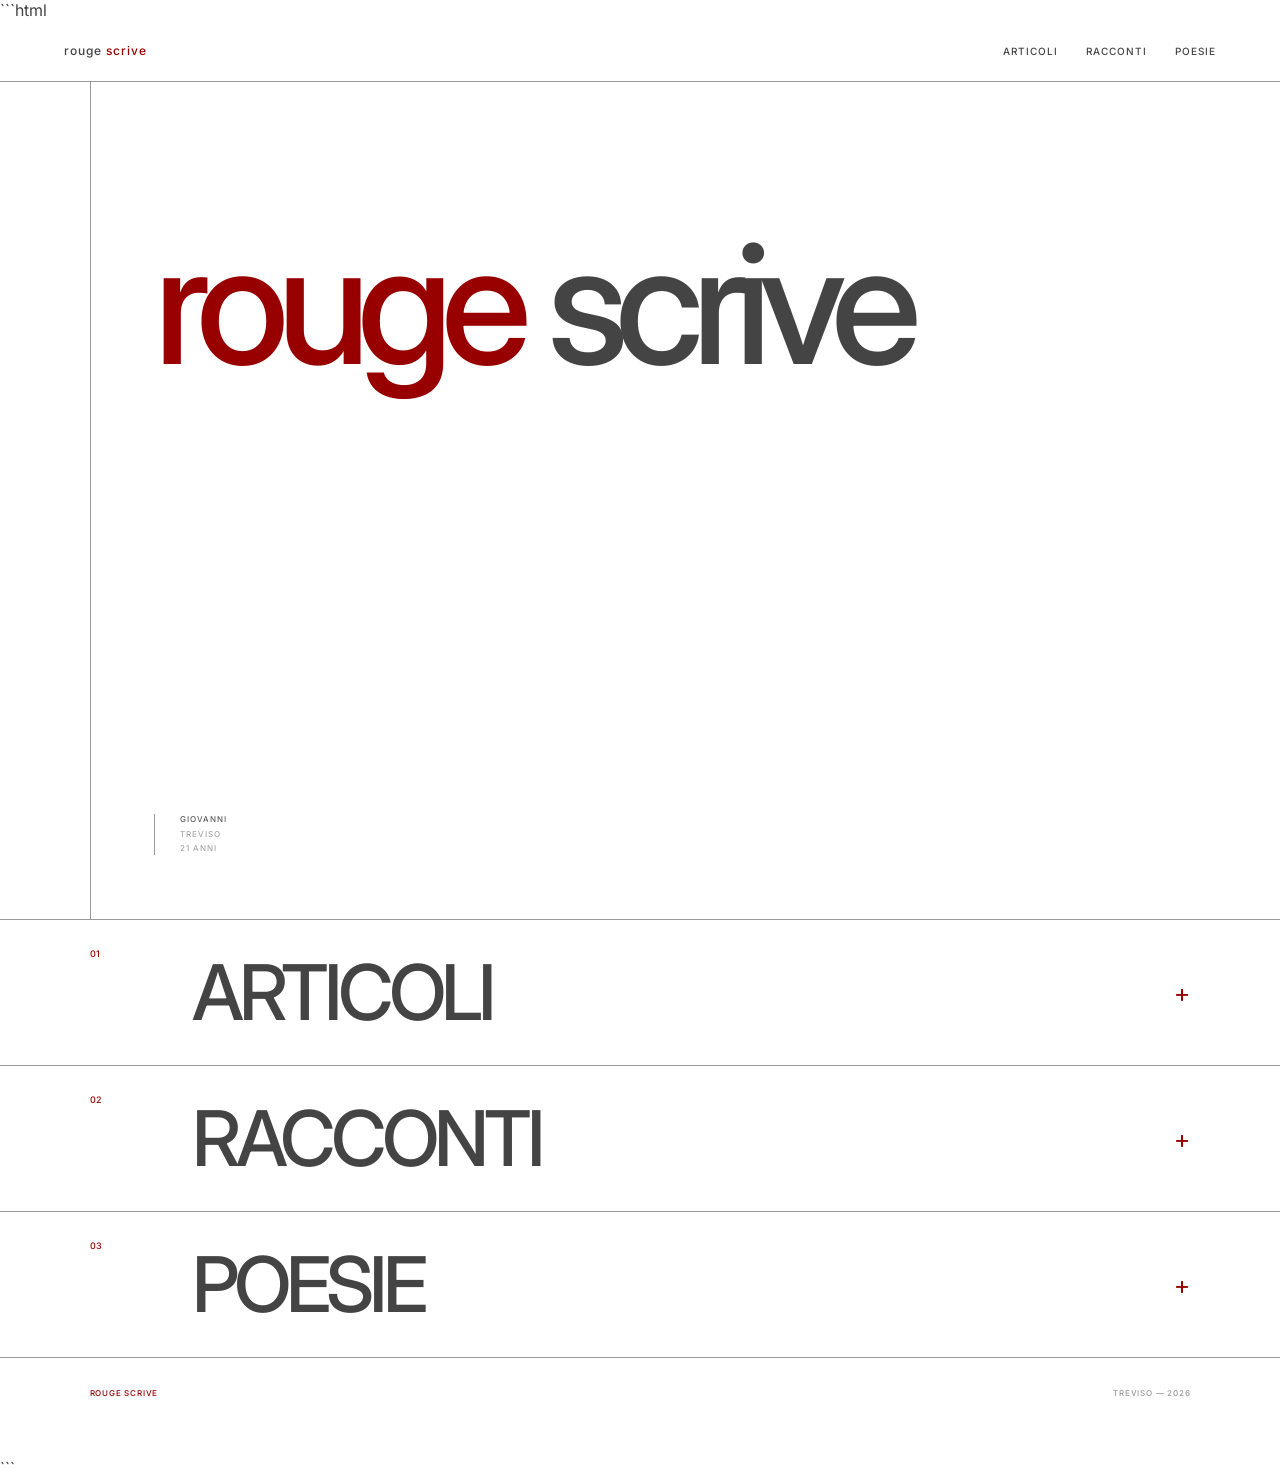
==== commit f12bb8ee: "Update index.html" ====
--- a/index.html
+++ b/index.html
@@ -11,7 +11,9 @@
 <body>
 
 <header>
-    <a class="site-name" href="#">rouge <span>scrive</span></a>
+    <a class="site-name" href="#">
+        rouge <span>scrive</span>
+    </a>
 
     <nav>
         <a href="#articoli">ARTICOLI</a>
@@ -44,30 +46,24 @@
 
     <section class="category" id="articoli">
 
-        <button class="category-title"
-                onclick="toggleSection('articles-list')">
-
+        <button
+            class="category-title"
+            onclick="toggleSection('articles-list')"
+        >
             <span>01</span>
-
             <strong>ARTICOLI</strong>
-
             <i>+</i>
-
         </button>
 
         <div class="works" id="articles-list">
 
-            <button class="work-title"
-                    onclick="openWork('article-1')">
-
+            <button
+                class="work-title"
+                onclick="openWork('article-1')"
+            >
                 <span>01</span>
-
-                <strong>
-                    La gen-z non si annoia: diagnosi di una crisi generazionale
-                </strong>
-
-                <i>↗</i>
-
+                <strong>La gen-z non si annoia: diagnosi di una crisi generazionale</strong>
+                <i>↗</i>
             </button>
 
         </div>
@@ -79,39 +75,33 @@
 
     <section class="category" id="racconti">
 
-        <button class="category-title"
-                onclick="toggleSection('stories-list')">
-
+        <button
+            class="category-title"
+            onclick="toggleSection('stories-list')"
+        >
             <span>02</span>
-
             <strong>RACCONTI</strong>
-
             <i>+</i>
-
         </button>
 
         <div class="works" id="stories-list">
 
-            <button class="work-title"
-                    onclick="openWork('story-1')">
-
+            <button
+                class="work-title"
+                onclick="openWork('story-1')"
+            >
                 <span>01</span>
-
                 <strong>American Joe</strong>
-
-                <i>↗</i>
-
-            </button>
-
-            <button class="work-title"
-                    onclick="openWork('story-2')">
-
+                <i>↗</i>
+            </button>
+
+            <button
+                class="work-title"
+                onclick="openWork('story-2')"
+            >
                 <span>02</span>
-
                 <strong>Le figurine</strong>
-
-                <i>↗</i>
-
+                <i>↗</i>
             </button>
 
         </div>
@@ -123,61 +113,51 @@
 
     <section class="category" id="poesie">
 
-        <button class="category-title"
-                onclick="toggleSection('poems-list')">
-
+        <button
+            class="category-title"
+            onclick="toggleSection('poems-list')"
+        >
             <span>03</span>
-
             <strong>POESIE</strong>
-
             <i>+</i>
-
         </button>
 
         <div class="works" id="poems-list">
 
-            <button class="work-title"
-                    onclick="openWork('poem-1')">
-
+            <button
+                class="work-title"
+                onclick="openWork('poem-1')"
+            >
                 <span>01</span>
-
                 <strong>Siamo due pescatori…</strong>
-
-                <i>↗</i>
-
-            </button>
-
-            <button class="work-title"
-                    onclick="openWork('poem-2')">
-
+                <i>↗</i>
+            </button>
+
+            <button
+                class="work-title"
+                onclick="openWork('poem-2')"
+            >
                 <span>02</span>
-
                 <strong>Un lampo selvaggio…</strong>
-
-                <i>↗</i>
-
-            </button>
-
-            <button class="work-title"
-                    onclick="openWork('poem-3')">
-
+                <i>↗</i>
+            </button>
+
+            <button
+                class="work-title"
+                onclick="openWork('poem-3')"
+            >
                 <span>03</span>
-
                 <strong>Alba veneziana</strong>
-
-                <i>↗</i>
-
-            </button>
-
-            <button class="work-title"
-                    onclick="openWork('poem-4')">
-
+                <i>↗</i>
+            </button>
+
+            <button
+                class="work-title"
+                onclick="openWork('poem-4')"
+            >
                 <span>04</span>
-
                 <strong>Quello che ti darei…</strong>
-
-                <i>↗</i>
-
+                <i>↗</i>
             </button>
 
         </div>
@@ -185,19 +165,24 @@
     </section>
 
 
-    <!-- ================================================= -->
-    <!-- READER: I TESTI SONO TUTTI QUI, NASCOSTI -->
-    <!-- ================================================= -->
+    <!-- ==================================================
+         READER
+         TUTTI I TESTI SONO QUI.
+         QUESTA SEZIONE È NASCOSTA FINCHÉ NON SI CLICCA
+         SU UN TITOLO.
+         ================================================== -->
 
     <section class="reader" id="reader">
 
-        <button class="close-reader"
-                onclick="closeWork()">
+        <button
+            class="close-reader"
+            onclick="closeWork()"
+        >
             CHIUDI ×
         </button>
 
 
-        <!-- ARTICOLO 01 -->
+        <!-- ARTICOLO -->
 
         <article id="article-1" class="work-content">
 
@@ -212,10 +197,15 @@
             <div class="body-text">
 
 È inutile girarci intorno, in questo mondo è impossibile vivere senza impegni. Anche quando siamo del tutto liberi, per la forma mentis che abbiamo, tendiamo a desiderare di essere impegnati. Così trionfa chiunque ci voglia tenere occupati; la noia è praticamente azzerata, ma proprio da essa nascono pensiero e fantasia. Noi gen-z, invece, ne siamo terribilmente spaventati, perché non siamo mai stati abituati a gestirla: non è semplice trovarsi con la mente alla deriva e ammaliata dalla voce della coscienza, in quanto ciò costituisce un problema al quale bisogna trovare una soluzione complessa. A questo scopo è necessaria un’iniziativa del tutto personale, mentre la quotidianità ci mette davanti impegni posti da un soggetto terzo ed estraneo e interiorizzati come <em>necessari</em> allo svolgimento della vita. Parlo di lavoro, di università, di sport, chi più ne ha più ne metta; impegni che si riflettono in una vita sociale frenetica, superficiale e condotta al solo scopo di “aver qualcosa da fare”, in pieno accordo con un sistema che <em>impone</em> l’impegno costante. Finalmente usciti dall’oblio di un’adolescenza segnata da un uso sregolato di internet e da un mondo mutevole, stiamo ora iniziando a prendere coscienza di questo difetto strutturale; limarlo, tuttavia, causa molti problemi ad alcuni soggetti più deboli.
+
 In un’età che precede la maturazione e l’ingresso nel mondo degli adulti, molti di noi (soprattutto quelli nati dal 2002 al 2007) sono stati vittime di un’esposizione precoce ai <em>social network</em>. Queste connessioni digitali oggi così tanto discusse e regolate erano ai primi picchi di popolarità, ma ancora abbastanza distanti dalle preoccupazioni della politica e della scienza. Per questo motivo i primi casi di depressione adolescenziale legati all’uso intensivo di social network sono stati provati sulla nostra pelle, così come il calo della soglia dell’attenzione in età scolastica, il dramma dell’incomprensione del testo e la dipendenza da telefono nella <em>teen age</em> sono stati studiati per la prima volta su “cavie” gen-z. Oggi gli adolescenti che si approcciano al mondo di internet sono protetti da regolazioni istituzionali e ricerche scientifiche ma soprattutto i genitori sono consapevoli dei rischi e <em>dovrebbero</em> promuovere un uso controllato del telefono. Noi invece siamo come la sfortunata generazione del boom delle sigarette: quando se ne scoprì la vera natura stavano già tutti lottando contro il cancro.
+
 A queste istanze di natura psicologica se ne sono sommate altre provenienti da un mondo esterno sempre più ostile: il COVID, la guerra Russia-Ucraina (per noi italiani a 600km scarsi dal confine, tra l’altro) e un <em>Middle East</em> instabile che sta mettendo in ginocchio l’economia globale. Come se non bastasse, due certezze che hanno retto il periodo storico antecedente al nostro si stanno indebolendo: il ceto medio e le medie potenze. Sono gli stessi leader di oggi ad affermarlo: al 56° Forum dell’Economia Globale di Davos, il PM canadese Carney è stato accolto da una standing ovation dopo un’orazione imperniata sull’importanza della salvaguardia delle medie potenze, senza le quali crollerebbe una struttura solida e collaudata—a nostro svantaggio. Inoltre la classe media, pilastro della società contemporanea, si sta svuotando. C’è chi sale, circa un terzo del totale, c’è chi scende, tutti gli altri. Il ceto che dal dopoguerra in poi offriva le possibilità per costruirsi un futuro tranquillo e un determinato <em>status</em> sociale sta crollando. Contro una tale insicurezza geopolitica ed economico-sociale, che difese ha la generazione più sovra-esposta della storia recente?
+
 Ad ogni modo, l’esposizione precoce ai social e una situazione geopolitico-economica ostile giocano un ruolo nel nostro maturo riconoscimento della frenesia imposta da un ordine generale ormai obsoleto. Ai danni causati da una vita lavorativa, scolastica, sportiva e sociale superficiale alcuni gen-z trovano rimedi drastici: ecco la generazione chiusa in sé stessa, gli <em>hikikomori</em>, le vittime di depressione in età giovanile. Stiamo reagendo a un morbo per il quale non abbiamo anticorpi; costruirsi quelli sbagliati può essere fatale.
+
 Questo mondo può anche fare a meno di noi, generazione debole e vulnerabile, e per uscirne dobbiamo imparare a convivere con la noia, la quale ci potrebbe regalare due armi importanti: un pensiero critico potenzialmente fuori dal normale (grazie ad alte percentuali di scolarizzazione rispetto alle generazioni precedenti) e una fantasia tutta da scoprire. Fino ad oggi queste risorse sono state negate da una struttura finalizzata esclusivamente a una produttività costante e che non lascia spazio alle pause. Tale sistema ci riempie di impegni a tal punto da abituarci ad essi e vedere la noia come un nemico: iniziamo dunque a sviluppare gli anticorpi giusti, iniziamo a far parlare questa generazione muta, iniziamo ad annoiarci.
+
 Per la cronaca, trovare la concentrazione giusta per scrivere un testo del genere è stata un’impresa titanica. No, così, per dire. Sono anch’io vittima di ciò che descrivo.
 
             </div>
@@ -223,7 +213,7 @@
         </article>
 
 
-        <!-- RACCONTO 01 -->
+        <!-- AMERICAN JOE -->
 
         <article id="story-1" class="work-content">
 
@@ -313,7 +303,7 @@
         </article>
 
 
-        <!-- RACCONTO 02 -->
+        <!-- LE FIGURINE -->
 
         <article id="story-2" class="work-content">
 
@@ -334,7 +324,7 @@
 — Certo signora, mica ho vinto la lotteria.
 — Ma che fai ancora qui… non c’è niente per uno come te.
 — E come no? Ogni giorno posso sentirvi parlare con il vostro accento e ridere senza che nessuno sappia il perché. In più, di notte si vedono le stelle.
-— *Amore de nonna*, serviva venire qua? A Treviso non scendeva mai il buio?
+— <em>Amore de nonna</em>, serviva venire qua? A Treviso non scendeva mai il buio?
 
 Dopo questa domanda, lui sorrideva gentilmente e se ne andava senza dire nulla. Il copione non è mai cambiato. I suoi possedimenti si sono gradualmente ridotti da un valigione bello pieno ad uno zaino, in cui teneva il completo (sempre miracolosamente pulito) e la biancheria.
 
@@ -344,7 +334,7 @@
 
 Mattia era la stessa persona che anni addietro aveva creduto ai suoi amici quando gli dissero che per farsi davvero perdonare da un suo conoscente (per avergli inavvertitamente ammaccato l’auto) doveva recarsi da lui a piedi alle tre di notte, a partire da Piazza dei Signori. Alle 3.01 era già in cammino, alle 4 suonò il campanello; il ragazzo resse il gioco e Mattia non seppe mai.
 
-Forse, mentre i colleghi cercavano di spiegarsi, vide anche il sorriso di quel cristiano tirato giù dal letto nel cuore della notte, come fosse uno schermo tra lui e loro. Si presentò un lunedì dalla signora gengarina per un caffè indossando il suo abito. Era appena stato lavato e stirato: ci aveva speso gli ultimi soldi. Il resto lo lasciò alla signora “*per sua nipote*”. Mentre la vecchia preparava il caffè in cucina, Mattia rubò tutti gli oppiacei che trovò nel cassetto delle medicine.
+Forse, mentre i colleghi cercavano di spiegarsi, vide anche il sorriso di quel cristiano tirato giù dal letto nel cuore della notte, come fosse uno schermo tra lui e loro. Si presentò un lunedì dalla signora gengarina per un caffè indossando il suo abito. Era appena stato lavato e stirato: ci aveva speso gli ultimi soldi. Il resto lo lasciò alla signora “<em>per sua nipote</em>”. Mentre la vecchia preparava il caffè in cucina, Mattia rubò tutti gli oppiacei che trovò nel cassetto delle medicine.
 
 Non si celebrò il funerale; il corpo fu cremato a spese della vecchia e disperso nella gola di Frasassi.
 
@@ -506,5 +496,59 @@
 
 
 <footer>
-   
-    GIOVANNI / TREVISO
+    <span>ROUGE SCRIVE</span>
+    <span>TREVISO — 2026</span>
+</footer>
+
+
+<script>
+
+function toggleSection(id) {
+
+    const element = document.getElementById(id);
+
+    element.classList.toggle("open");
+
+}
+
+
+function openWork(id) {
+
+    const reader = document.getElementById("reader");
+
+    document.querySelectorAll(".work-content").forEach(function(work) {
+        work.classList.remove("active");
+    });
+
+    const selected = document.getElementById(id);
+
+    if (!selected) return;
+
+    selected.classList.add("active");
+
+    reader.classList.add("open");
+
+    document.body.style.overflow = "hidden";
+
+}
+
+
+function closeWork() {
+
+    const reader = document.getElementById("reader");
+
+    reader.classList.remove("open");
+
+    document.querySelectorAll(".work-content").forEach(function(work) {
+        work.classList.remove("active");
+    });
+
+    document.body.style.overflow = "";
+
+}
+
+</script>
+
+</body>
+</html>
+```
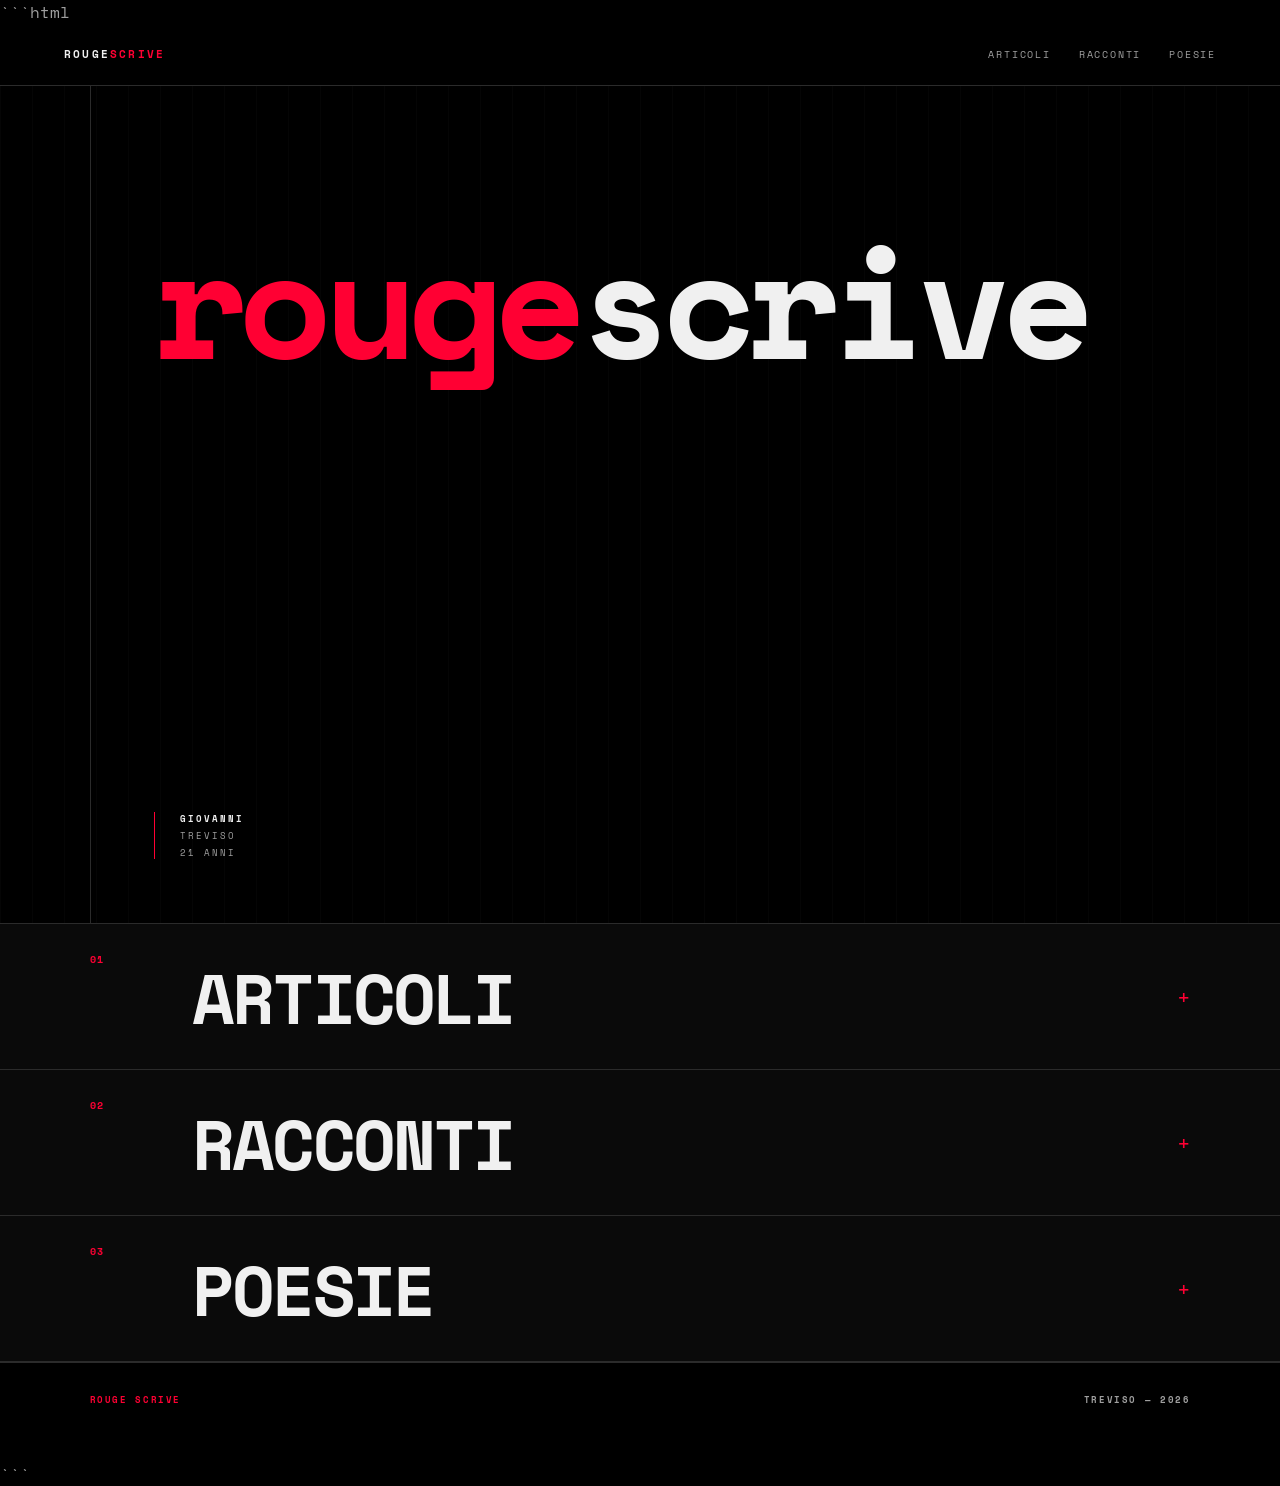
==== commit 6ee7140b: "Update index.html" ====
--- a/index.html
+++ b/index.html
@@ -414,10 +414,12 @@
 Le pupille blu di corrente
 Ogni volta che le giravi
 Una raffica mi avvolgeva
+                
 Linee brune
 Sabbiose, finissime
 Vitali come un’onda
 Che nell’oceano nuota al contrario
+                
 Ora sei sangue
 Intriso con il fumo
 L’ultima boccata
@@ -478,7 +480,6 @@
 che canta lontana
 soffia quest’anima mia
 nella tua.
-
 Uno scrigno dorato
 che luccica:
 sei te,
--- a/style.css
+++ b/style.css
@@ -1,11 +1,18 @@
-@import url('https://fonts.googleapis.com/css2?family=Inter:wght@400;500;600&display=swap');
+@import url('https://fonts.googleapis.com/css2?family=Space+Mono:ital,wght@0,400;0,700;1,400&display=swap');
+
+/* ==========================================================================
+   SENTIENT MASS / MONUMENTAL DARK SCI-FI THEME
+   ========================================================================== */
 
 :root {
-    --white: #fff;
-    --light: #ededed;
-    --gray: #999;
-    --dark-gray: #444;
-    --red: #980000;
+    --black-void: #000000;
+    --dark-surface: #0a0a0a;
+    --structure-gray: #181818;
+    --border-line: #2b2b2b;
+    --text-silver: #a0a0a0;
+    --text-white: #f0f0f0;
+    --red-core: #ff0033;
+    --red-dim: #8b001a;
 }
 
 * {
@@ -14,14 +21,16 @@
 
 html {
     scroll-behavior: smooth;
+    background-color: var(--black-void);
 }
 
 body {
     margin: 0;
-    background: var(--white);
-    color: var(--dark-gray);
-    font-family: Inter, Helvetica, Arial, sans-serif;
+    background: var(--black-void);
+    color: var(--text-silver);
+    font-family: 'Space Mono', monospace, sans-serif;
     font-weight: 400;
+    -webkit-font-smoothing: antialiased;
 }
 
 button,
@@ -29,9 +38,8 @@
     font-family: inherit;
 }
 
-
-/* =========================
-   HEADER
+/* =========================
+   HEADER (FIX FONT E SFASAMENTO)
 ========================= */
 
 header {
@@ -42,46 +50,59 @@
     align-items: center;
     justify-content: space-between;
 
-    border-bottom: 1px solid var(--gray);
+    border-bottom: 1px solid var(--border-line);
 
     position: sticky;
     top: 0;
     z-index: 50;
 
-    background: rgba(255,255,255,.97);
+    background: rgba(0, 0, 0, 0.95);
+    backdrop-filter: blur(8px);
 }
 
 .site-name {
-    color: var(--dark-gray);
+    color: var(--text-white);
     text-decoration: none;
 
-    font-size: 12px;
-    font-weight: 500;
-    letter-spacing: .08em;
+    font-family: 'Space Mono', monospace, sans-serif;
+    font-size: 11px;
+    font-weight: 700;
+    line-height: 1;
+    letter-spacing: .2em;
+    text-transform: uppercase;
+    display: inline-flex;
+    align-items: center;
 }
 
 .site-name span {
-    color: var(--red);
+    color: var(--red-core);
+    font-family: inherit;
+    font-size: inherit;
+    font-weight: inherit;
+    font-style: normal;
 }
 
 nav {
     display: flex;
+    align-items: center;
     gap: 28px;
+    height: 100%;
 }
 
 nav a {
-    color: var(--dark-gray);
+    color: var(--text-silver);
     text-decoration: none;
 
     font-size: 10px;
-    font-weight: 500;
-    letter-spacing: .1em;
+    font-weight: 400;
+    letter-spacing: .18em;
+    text-transform: uppercase;
+    transition: color 0.15s ease;
 }
 
 nav a:hover {
-    color: var(--red);
-}
-
+    color: var(--red-core);
+}
 
 /* =========================
    INTRO
@@ -96,9 +117,13 @@
     flex-direction: column;
     justify-content: space-between;
 
-    border-bottom: 1px solid var(--gray);
+    border-bottom: 1px solid var(--border-line);
 
     position: relative;
+    background: var(--black-void);
+    
+    background-image: linear-gradient(90deg, rgba(255, 255, 255, 0.02) 1px, transparent 1px);
+    background-size: 32px 100%;
 }
 
 .intro::before {
@@ -111,59 +136,65 @@
     width: 1px;
     height: 100%;
 
-    background: var(--gray);
-}
+    background: var(--border-line);
+}
+
+/* WORDMARK "ROUGESCRIVE" TUTTO ATTACCATO */
 
 .wordmark {
     margin-left: 5vw;
     margin-top: 5vw;
 
-    font-size: clamp(70px, 13vw, 180px);
-    line-height: .82;
-
-    font-weight: 500;
-    letter-spacing: -.075em;
-
-    color: var(--dark-gray);
+    font-size: clamp(60px, 12vw, 160px);
+    line-height: .8;
+
+    font-weight: 700;
+    letter-spacing: -.06em;
+    text-transform: lowercase;
+
+    color: var(--text-white);
+    display: flex;
+    flex-wrap: nowrap;
 }
 
 .wordmark span {
-    color: var(--red);
-}
-
-
-/* BIO MOLTO PIÙ PICCOLA */
+    color: var(--red-core);
+    margin: 0;
+    padding: 0;
+}
+
+/* BIO */
 
 .bio {
     margin-left: 5vw;
     padding-left: 2vw;
 
-    border-left: 1px solid var(--gray);
+    border-left: 1px solid var(--red-core);
 
     display: flex;
     flex-direction: column;
-    gap: 3px;
-
-    font-size: 8px;
+    gap: 4px;
+
+    font-size: 9px;
     line-height: 1.45;
 
-    letter-spacing: .12em;
-    text-transform: uppercase;
-
-    color: var(--gray);
+    letter-spacing: .22em;
+    text-transform: uppercase;
+
+    color: var(--text-silver);
 }
 
 .bio div:first-child {
-    color: var(--dark-gray);
-}
-
+    color: var(--text-white);
+    font-weight: 700;
+}
 
 /* =========================
    CATEGORIE
 ========================= */
 
 .category {
-    border-bottom: 1px solid var(--gray);
+    border-bottom: 1px solid var(--border-line);
 }
 
 .category-title {
@@ -177,45 +208,47 @@
     align-items: center;
 
     border: 0;
-    background: var(--white);
-
-    color: var(--dark-gray);
+    background: var(--dark-surface);
+
+    color: var(--text-white);
 
     cursor: pointer;
     text-align: left;
+    transition: background 0.2s ease;
 }
 
 .category-title span {
     align-self: start;
     padding-top: 28px;
 
-    color: var(--red);
-
-    font-size: 9px;
-    font-weight: 500;
+    color: var(--red-core);
+
+    font-size: 10px;
+    font-weight: 700;
+    letter-spacing: .15em;
 }
 
 .category-title strong {
-    font-size: clamp(38px, 6vw, 82px);
-    font-weight: 500;
-
-    letter-spacing: -.065em;
+    font-size: clamp(34px, 5.5vw, 76px);
+    font-weight: 700;
+
+    letter-spacing: -.04em;
+    text-transform: uppercase;
 }
 
 .category-title i {
     justify-self: end;
 
-    color: var(--red);
-
-    font-size: 25px;
+    color: var(--red-core);
+
+    font-size: 22px;
     font-style: normal;
     font-weight: 400;
 }
 
 .category-title:hover {
-    background: var(--light);
-}
-
+    background: var(--structure-gray);
+}
 
 /* =========================
    TITOLI
@@ -226,7 +259,8 @@
 
     margin: 0 7vw;
 
-    border-top: 1px solid var(--gray);
+    border-top: 1px solid var(--border-line);
+    background: var(--black-void);
 }
 
 .works.open {
@@ -240,57 +274,63 @@
     padding: 0 2vw;
 
     display: grid;
-    grid-template-columns: 55px 1fr 30px;
+    grid-template-columns: 65px 1fr 30px;
     align-items: center;
 
     border: 0;
-    border-bottom: 1px solid var(--gray);
-
-    background: var(--light);
-
-    color: var(--dark-gray);
+    border-bottom: 1px solid var(--border-line);
+
+    background: #050505;
+
+    color: var(--text-silver);
 
     cursor: pointer;
     text-align: left;
+    transition: all 0.15s ease;
 }
 
 .work-title span {
-    color: var(--red);
+    color: var(--red-dim);
 
     font-size: 9px;
-    font-weight: 500;
+    font-weight: 700;
+    letter-spacing: .12em;
 }
 
 .work-title strong {
-    font-size: 19px;
+    font-size: 17px;
     line-height: 1.25;
 
     font-weight: 400;
-    letter-spacing: -.015em;
+    letter-spacing: .02em;
+    color: var(--text-white);
 }
 
 .work-title i {
     justify-self: end;
 
-    color: var(--red);
-
-    font-size: 16px;
+    color: var(--red-dim);
+
+    font-size: 14px;
     font-style: normal;
 }
 
 .work-title:hover {
-    background: var(--white);
+    background: var(--dark-surface);
+    border-left: 2px solid var(--red-core);
 }
 
 .work-title:hover strong {
-    color: var(--red);
-}
-
-
-/* =========================
-   LETTORE
-   DIVENTA UNA PAGINA
-   SOVRAPPOSTA
+    color: var(--text-white);
+}
+
+.work-title:hover span,
+.work-title:hover i {
+    color: var(--red-core);
+}
+
+/* =========================
+   LETTORE SOVRAPPOSTO
 ========================= */
 
 .reader {
@@ -305,9 +345,9 @@
 
     padding: 70px 9vw 100px;
 
-    background: var(--white);
-
-    border-top: 3px solid var(--red);
+    background: var(--black-void);
+
+    border-top: 1px solid var(--red-core);
 }
 
 .reader.open {
@@ -316,25 +356,34 @@
 
 .close-reader {
     position: fixed;
-    top: 25px;
+    top: 20px;
     right: 6vw;
 
-    border: 0;
-    background: transparent;
-
-    color: var(--red);
+    border: 1px solid var(--border-line);
+    padding: 8px 16px;
+    background: var(--black-void);
+
+    color: var(--red-core);
 
     cursor: pointer;
 
-    font-size: 10px;
-    font-weight: 500;
-    letter-spacing: .12em;
+    font-size: 9px;
+    font-weight: 700;
+    letter-spacing: .2em;
+    text-transform: uppercase;
+    transition: all 0.2s ease;
+}
+
+.close-reader:hover {
+    background: var(--red-core);
+    color: var(--black-void);
+    border-color: var(--red-core);
 }
 
 .work-content {
     display: none;
 
-    width: min(850px, 100%);
+    width: min(800px, 100%);
 
     margin: 0 auto;
 }
@@ -346,58 +395,68 @@
 .content-label {
     margin-bottom: 32px;
 
-    color: var(--red);
-
-    font-size: 9px;
-    font-weight: 500;
-
-    letter-spacing: .12em;
+    color: var(--red-core);
+
+    font-size: 10px;
+    font-weight: 700;
+
+    letter-spacing: .25em;
+    text-transform: uppercase;
 }
 
 .work-content h1 {
     margin: 0 0 65px;
 
-    color: var(--dark-gray);
-
-    font-size: clamp(38px, 6vw, 72px);
-    line-height: .98;
-
-    font-weight: 500;
-    letter-spacing: -.06em;
-}
-
-
-/* =========================
-   TESTO
-   STESSO FONT DEL SITO
+    color: var(--text-white);
+
+    font-size: clamp(32px, 5.5vw, 64px);
+    line-height: 1.05;
+
+    font-weight: 700;
+    letter-spacing: -.03em;
+    border-bottom: 1px solid var(--border-line);
+    padding-bottom: 30px;
+}
+
+/* =========================
+   TESTO E POESIE (CORRETTE SPAZIATURE E NO EVIDENZIATORI)
 ========================= */
 
 .body-text,
 .poem {
     font-family: inherit;
-
-    font-size: 17px;
-    line-height: 1.7;
-
+    font-size: 15px;
+    line-height: 1.85;
     font-weight: 400;
 
-    white-space: pre-line;
-
-    color: var(--dark-gray);
-}
-
-.body-text em {
+    /* Mantiene esattamente gli a capo e gli spazi originali del testo e delle poesie */
+    white-space: pre-wrap;
+    word-wrap: break-word;
+
+    color: var(--text-silver);
+}
+
+.body-text p,
+.poem p {
+    margin: 0 0 1.5em 0;
+}
+
+/* Nessun effetto o colore speciale per il tag em */
+.body-text em,
+.poem em {
     font-style: italic;
-}
-
+    color: inherit;
+    background: none;
+    padding: 0;
+}
 
 /* POESIA */
 
 .poem {
-    font-size: 18px;
-    line-height: 1.65;
-}
-
+    font-size: 16px;
+    line-height: 1.8;
+    color: var(--text-white);
+}
 
 /* =========================
    FOOTER
@@ -411,18 +470,20 @@
     display: flex;
     justify-content: space-between;
 
-    font-size: 8px;
-    font-weight: 500;
-
-    letter-spacing: .1em;
-
-    color: var(--gray);
+    font-size: 9px;
+    font-weight: 700;
+
+    letter-spacing: .18em;
+    text-transform: uppercase;
+
+    color: var(--text-silver);
+    background: var(--black-void);
+    border-top: 1px solid var(--border-line);
 }
 
 footer span:first-child {
-    color: var(--red);
-}
-
+    color: var(--red-core);
+}
 
 /* =========================
    MOBILE
@@ -436,9 +497,9 @@
     }
 
     nav {
-        gap: 12px;
-        flex-direction: column;
-        align-items: flex-end;
+        gap: 16px;
+        flex-direction: row;
+        align-items: center;
     }
 
     .intro {
@@ -455,14 +516,14 @@
         margin-left: 6vw;
         margin-top: 15vw;
 
-        font-size: clamp(62px, 18vw, 110px);
+        font-size: clamp(52px, 16vw, 95px);
     }
 
     .bio {
         margin-left: 6vw;
         padding-left: 4vw;
 
-        font-size: 7px;
+        font-size: 8px;
     }
 
     .category-title {
@@ -474,7 +535,7 @@
     }
 
     .category-title strong {
-        font-size: clamp(32px, 10vw, 55px);
+        font-size: clamp(28px, 8vw, 48px);
     }
 
     .works {
@@ -486,11 +547,11 @@
 
         padding: 12px 3vw;
 
-        grid-template-columns: 35px 1fr 20px;
+        grid-template-columns: 45px 1fr 20px;
     }
 
     .work-title strong {
-        font-size: 16px;
+        font-size: 15px;
     }
 
     .reader {
@@ -498,23 +559,23 @@
     }
 
     .close-reader {
-        top: 22px;
-        right: 7vw;
+        top: 16px;
+        right: 6vw;
     }
 
     .work-content h1 {
         margin-bottom: 45px;
 
-        font-size: clamp(36px, 11vw, 60px);
+        font-size: clamp(30px, 9vw, 52px);
     }
 
     .body-text {
-        font-size: 16px;
+        font-size: 14px;
+        line-height: 1.75;
+    }
+
+    .poem {
+        font-size: 15px;
         line-height: 1.7;
     }
-
-    .poem {
-        font-size: 17px;
-        line-height: 1.65;
-    }
-}
+}
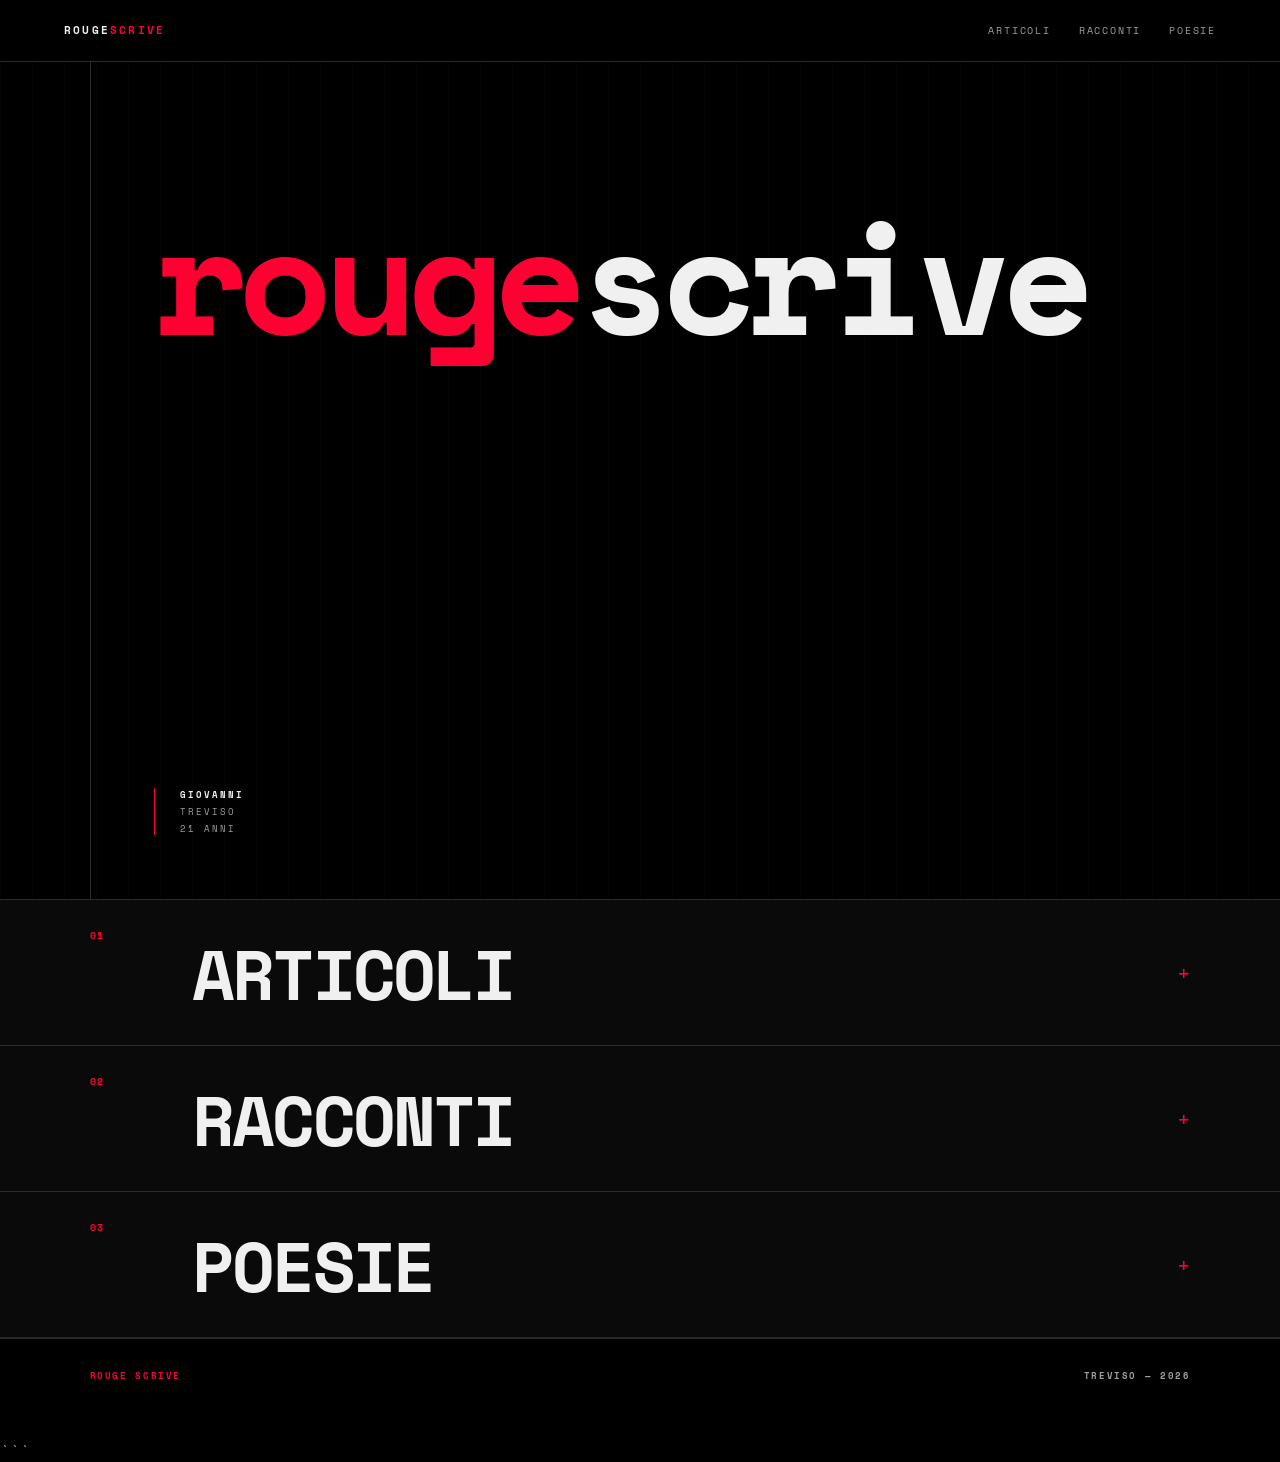
==== commit f5f07851: "Update index.html" ====
--- a/index.html
+++ b/index.html
@@ -1,4 +1,4 @@
-```html
+
 <!DOCTYPE html>
 <html lang="it">
 <head>
